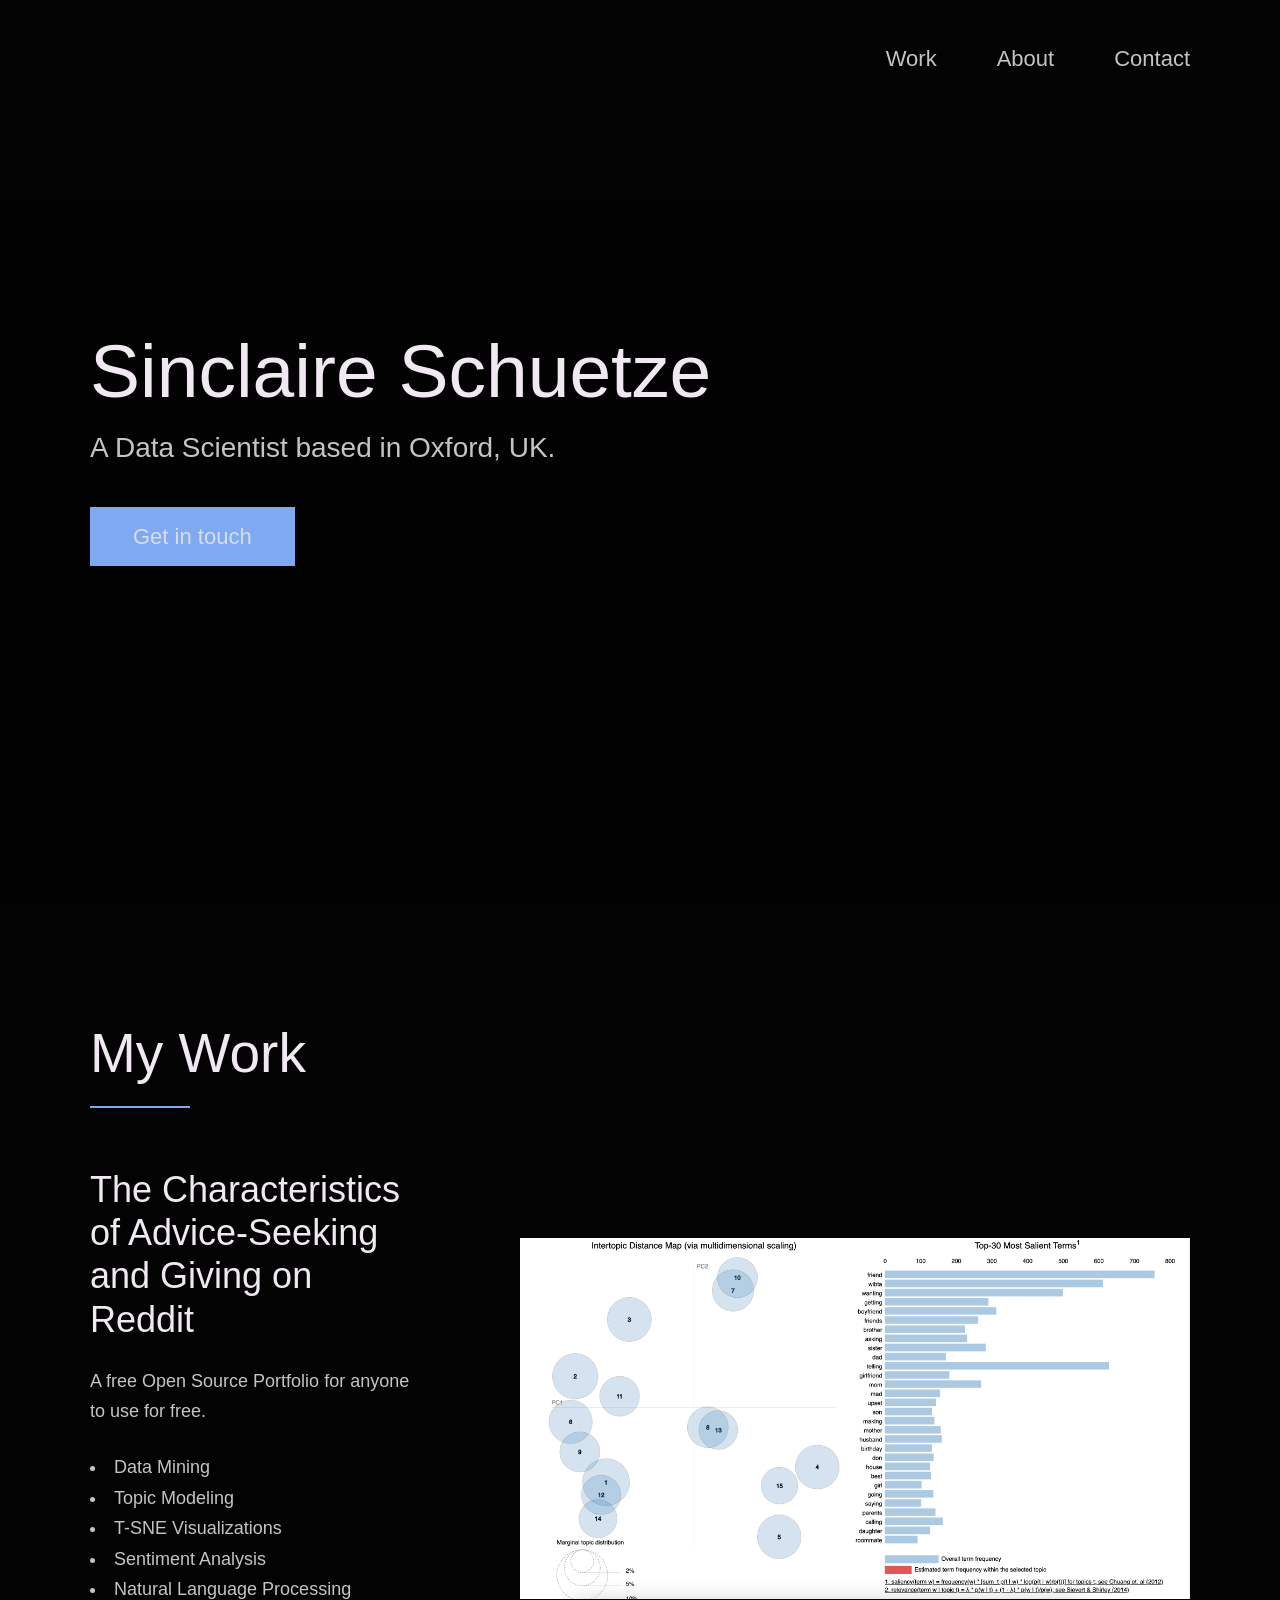
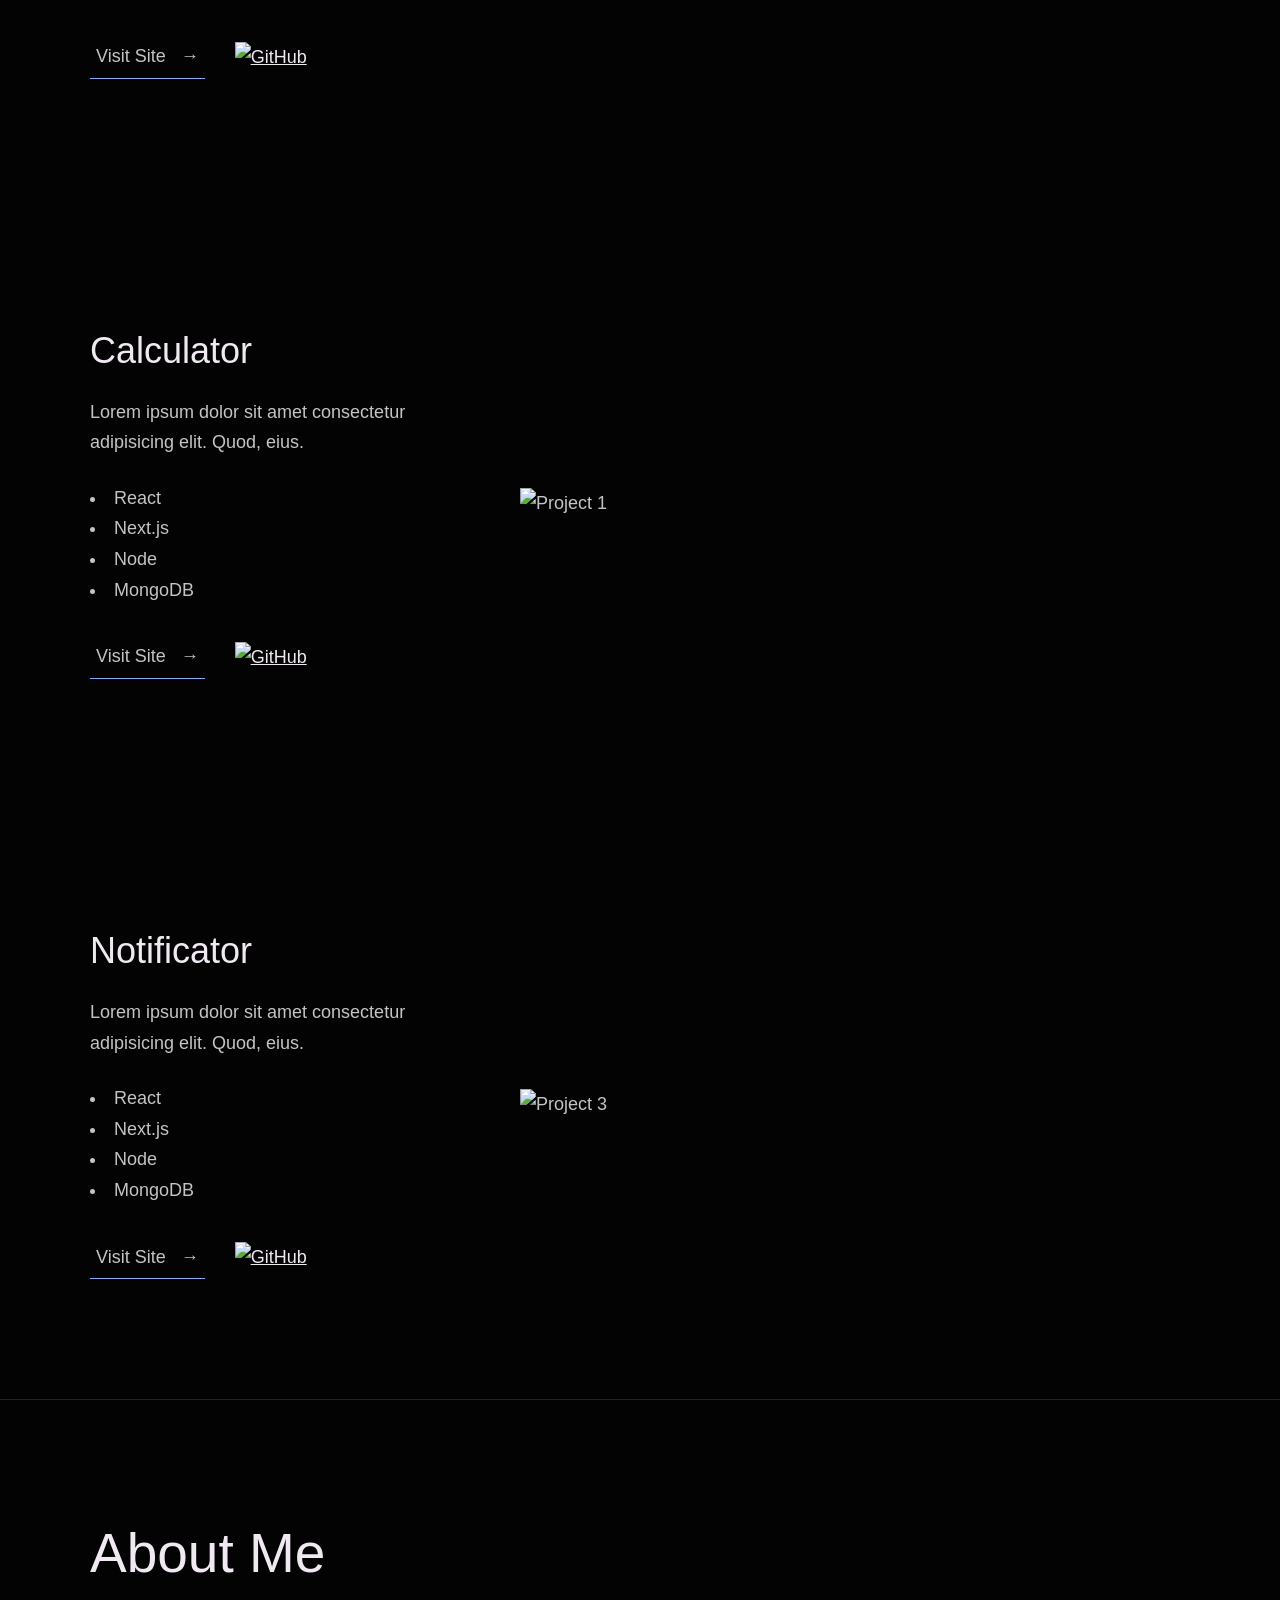
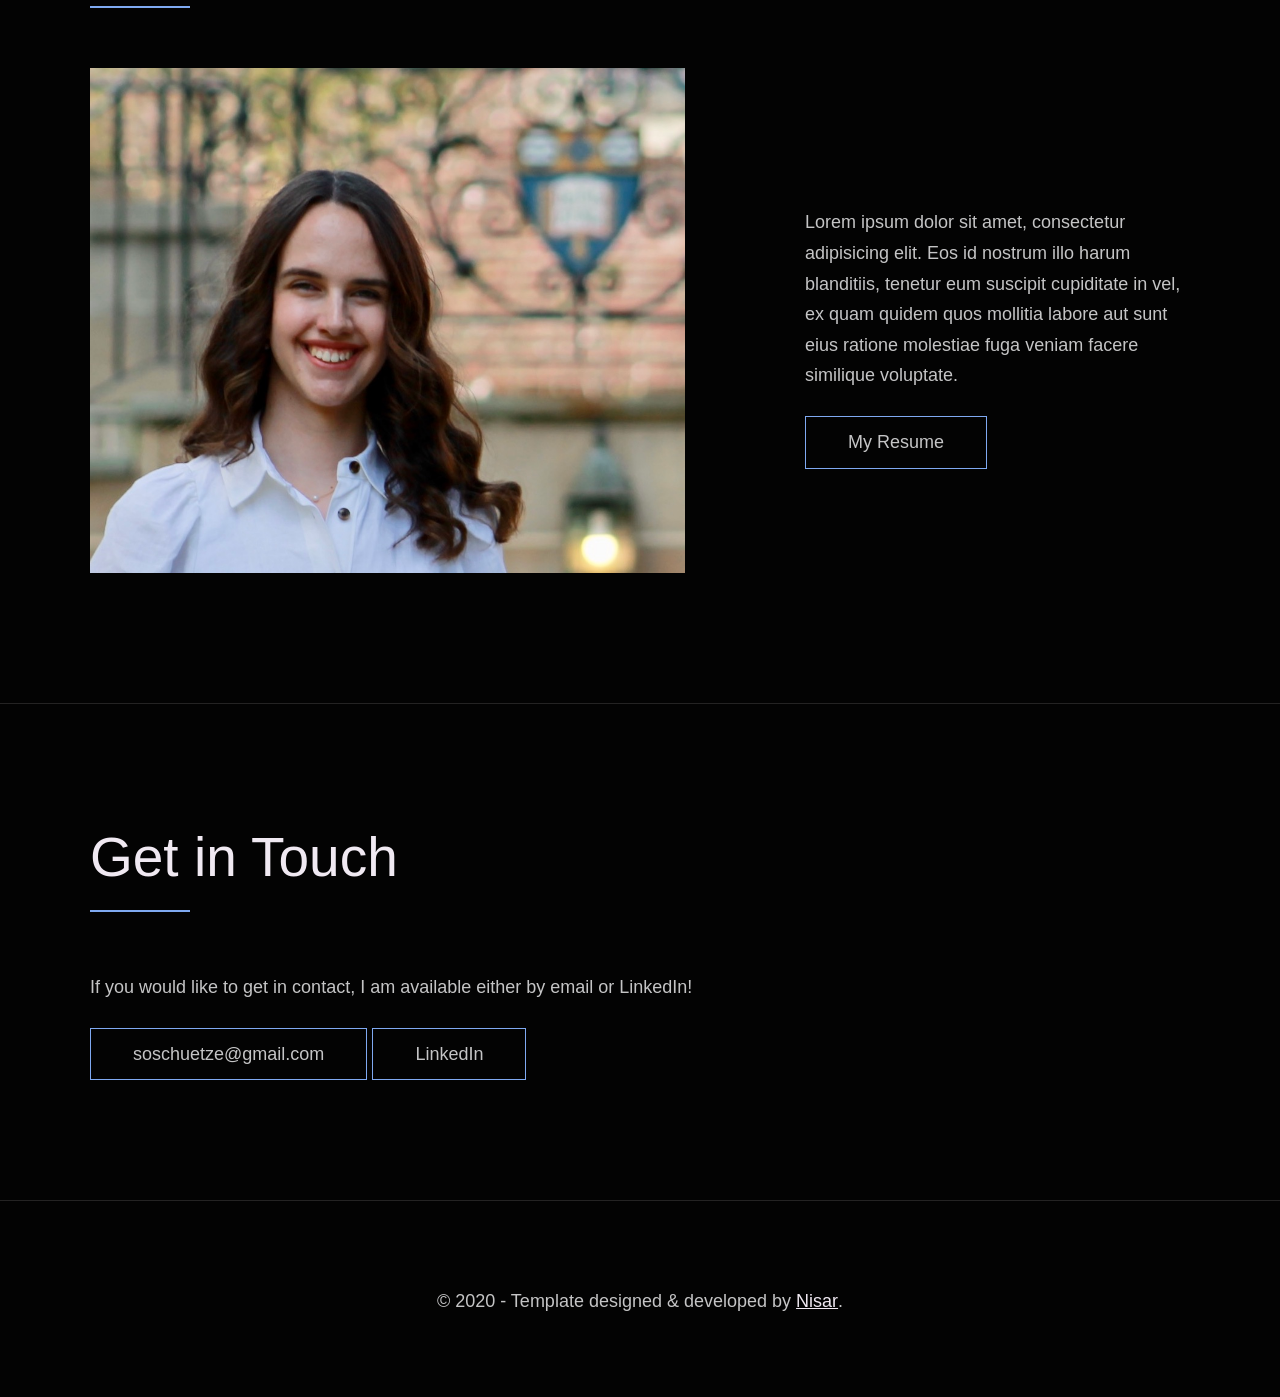
==== index.html @ 9a83766f "Update project image and links" ====
<!-- 
  Hello 😊.

  This template is designed and developed by Nisar Hassan Naqvi
  for anyone to use for free or customize the way they like.

  Github Repo: https://github.com/nisarhassan12/portfolio-template/
  My Website: https://nisar.dev

  For business & inquires, contact me => syednisarhassan12@gmail.com
-->

<!--
  Follow the instructions written in comments to create your stunning portfolio
-->

<!DOCTYPE html>
<html lang="en">

<head>
  <meta charset="UTF-8" />
  <meta name="viewport" content="width=device-width, initial-scale=1.0" />
  <link rel="shortcut icon" type="image/png" href="./images/favicon.png" />

  <!-- Put your site title here -->
  <title>
    Sinclaire Schuetze | A Data Scientist based in Oxford, UK.
  </title>

  <meta name="description" content="Add small description of yourslef.">
  <!-- Add some coding keywords below, Ex: (React, CSS etc) -->
  <meta name="keywords" content="Put your name, skills and some coding keywords" />
  <link rel="stylesheet" href="index.css" />
</head>

<body>

  <!-- ***** Header ***** -->

  <header class="header" role="banner" id="top">
    <div class="row">
      <nav class="nav" role="navigation">
        <ul class="nav__items">
          <li class="nav__item"><a href="#work" class="nav__link">Work</a></li>
          <li class="nav__item">
            <a href="#about" class="nav__link">About</a>
          </li>
          <li class="nav__item">
            <a href="#contact" class="nav__link">Contact</a>
          </li>
        </ul>
      </nav>
    </div>
    <div class="header__text-box row">
      <div class="header__text">
        <h1 class="heading-primary">
          <!-- Replace the following name with your name -->
          <span>Sinclaire Schuetze</span>
        </h1>
        <!-- Put a small paragraph about yourself -->
        <p>A Data Scientist based in Oxford, UK.</p>
        <a href="#contact" class="btn btn--pink">Get in touch</a>
      </div>
    </div>
  </header>

  <main role="main">

    <!-- ***** Work ***** -->

    <section class="work" id="work">
      <div class="row">
        <h2>My Work</h2>
        <div class="work__boxes">

          <!-- Each div with the work__box class is a project. -->

          <div class="work__box">
            <div class="work__text">
              <h3>The Characteristics of Advice-Seeking and Giving on Reddit</h3>
              <p>
                A free Open Source Portfolio for anyone to use for free.
              </p>
              <ul class="work__list">
                <li>Data Mining</li>
                <li>Topic Modeling</li>
                <li>T-SNE Visualizations</li>
                <li>Sentiment Analysis</li>
                <li>Natural Language Processing</li>
              </ul>

              <div class="work__links">
                <a href="https://github.com/soschuetze/CS315-AITA-Final-Project" target="_blank" class="link__text">
                  Visit Site <span>&rarr;</span>
                </a>
                <a href="https://github.com/soschuetze/CS315-AITA-Final-Project" title="View Source Code" target="_blank">
                  <img src="./images/github.svg" class="work__code" alt="GitHub">
                </a>
              </div>
            </div>
            <div class="work__image-box">
              <img src="./images/TopicModeling.png" class="work__image" alt="Project 1" />
            </div>
          </div>

          <div class="work__box">
            <div class="work__text">
              <h3>Calculator</h3>
              <p>
                Lorem ipsum dolor sit amet consectetur adipisicing elit. Quod,
                eius.
              </p>
              <ul class="work__list">
                <li>React</li>
                <li>Next.js</li>
                <li>Node</li>
                <li>MongoDB</li>
              </ul>

              <div class="work__links">
                <a href="#" class="link__text">
                  Visit Site <span>&rarr;</span>
                </a>
                <a href="#">
                  <img src="./images/github.svg" class="work__code" title="View Source Code" alt="GitHub">
                </a>
              </div>
            </div>
            <div class="work__image-box">
              <img src="./images/project-2.png" class="work__image" alt="Project 1" />
            </div>
          </div>

          <div class="work__box">
            <div class="work__text">
              <h3>Notificator</h3>
              <p>
                Lorem ipsum dolor sit amet consectetur adipisicing elit. Quod,
                eius.
              </p>
              <ul class="work__list">
                <li>React</li>
                <li>Next.js</li>
                <li>Node</li>
                <li>MongoDB</li>
              </ul>

              <div class="work__links">
                <a href="#" class="link__text">
                  Visit Site <span>&rarr;</span>
                </a>
                <a href="#">
                  <img src="./images/github.svg" class="work__code" title="View Source Code" alt="GitHub">
                </a>
              </div>
            </div>
            <div class="work__image-box">
              <img src="./images/project-3.png" class="work__image" alt="Project 3" />
            </div>
          </div>
        </div>
      </div>
    </section>

    <!-- ***** About ***** -->

    <section class="about" id="about">
      <div class="row">
        <h2>About Me</h2>
        <div class="about__content">
          <div class="about__text">
            <!-- Replace the below paragraph with info about yourself -->
            <p>
              Lorem ipsum dolor sit amet, consectetur adipisicing elit. Eos id
              nostrum illo harum blanditiis, tenetur eum suscipit cupiditate
              in vel, ex quam quidem quos mollitia labore aut sunt eius
              ratione molestiae fuga veniam facere similique voluptate.
            </p>
            <!-- Provide a link to your resume -->
            <a href="Schuetze,Sinclaire_Resume.pdf" class="btn">My Resume</a>
          </div>

          <div class="about__photo-container">
            <!-- Add a nice photo of yourself -->
            <img class="about__photo" src="./images/sinclaire-schuetze.jpg" alt="" />
          </div>
        </div>
      </div>
    </section>
  </main>

  <!-- ***** Contact ***** -->

  <section class="contact" id="contact">
    <div class="row">
      <h2>Get in Touch</h2>
      <div class="contact__info">
        <p>
          If you would like to get in contact, I am available either by email or LinkedIn!
        </p>
        <!-- Replace the email with yours -->
        <a href="mailto:soschuetze@gmail.com" class="btn">soschuetze@gmail.com</a>

        <a href="https://www.linkedin.com/in/sinclaireschuetze/" class="btn">LinkedIn</a>
      </div>
    </div>
  </section>

  <!-- ***** Footer ***** -->

  <footer role="contentinfo" class="footer">
    <div class="row">

      <!-- If you give me some credit by keeping the below paragraph, will be huge for me 😊 Thanks. -->
      <p>
        &copy; 2020 - Template designed & developed by <a href="https://nisar.dev" class="link">Nisar</a>.
      </p>
      <div class="footer__github-buttons">
        <iframe
          src="https://ghbtns.com/github-btn.html?user=nisarhassan12&repo=portfolio-template&type=watch&count=true"
          frameborder="0" scrolling="0" width="170" height="20" title="Watch Portfolio Template on GitHub">
        </iframe>
      </div>
    </div>
  </footer>

  <a href="#top" class="back-to-top" title="Back to Top">
    <img src="./images/arrow-up.svg" alt="Back to Top" class="back-to-top__image"/>
  </a>
  <script src="./index.js"></script>
</body>

</html>
---- index.css ----
/* --------------------------------------- */
/* ----- Basic Setup ----- */
/* --------------------------------------- */

@font-face {
    font-family: 'Hk Grotesk';
    font-style: normal;
    font-weight: 400;
    src: url('./fonts/HKGrotesk-Regular.woff') format('woff');
}

@font-face {
    font-family: 'Jost';
    font-style: normal;
    font-weight: 400;
    src: url('./fonts/Jost-Regular.ttf') format('woff');
}

* {
    margin: 0;
    padding: 0;
    box-sizing: inherit;
}

:root {
    --font-size-small: 1.8rem;
    --font-size-normal: 2.2rem;
    --font-size-medium: 2.8rem;
    --font-size-medium-1: 3.6rem;
    --font-size-large: 5.5rem;
    --font-size-huge: 7.5rem;
    --font-stack: 'Hk Grotesk', sans-serif;

    --line-height-normal: 1.7;
    --line-height-small: 1.2;

    --black: #030303;
    --pink: #7fa9f1;
    --white: #f0e9f2;
    --white-1: #e5e5e6da;


    --container-max-width: 1180px;
    --container-normal-width: 800px;
    --container-medium-width: 700px; 
    --container-small-width: 500px;

    --gutter-huge: 12rem;
    --gutter-medium: 6rem;
    --gutter-normal: 3rem;
    --gutter-small-1: 2.5rem;
    --gutter-small: 2rem;

    --border-light: 1px solid rgb(36, 35, 35);
}

html {
    font-size: 62.5%; /* (16/10)*100 = 62.5% => 1rem = 10px */
    box-sizing: border-box;
    scroll-behavior: smooth;
}

@media(max-width: 1000px) {
    html {
        font-size: 52%;
    }
}

body {
    font-size: var(--font-size-small);
    font-family: var(--font-stack);
    font-weight: 400;
    color: var(--white-1);
    line-height: var(--line-height-normal);
    background: var(--black);
    overflow-x: hidden;
}

.row {
    max-width: var(--container-max-width);
    margin: 0 auto;
}

@media(max-width: 1340px) {
    .row {
        max-width: 1100px;
    }
}

@media(max-width: 1240px) {
    .row {
        padding: 0 var(--gutter-medium);
    }
}

@media(max-width: 600px) {
    .row {
        padding: 0 var(--gutter-normal);
    }
}

@media(max-width: 600px) {
    .row {
        padding: 0 var(--gutter-small);
    }
}

section {
    padding: var(--gutter-huge) 0;
    border-bottom: var(--border-light);
}

img {
    object-fit: contain;
    max-width: 100%;
}

/* --------------------------------------- */
/* ----- Headlines and Paragraphs ----- */
/* --------------------------------------- */

h1,
h2,
h3 {
    font-family: 'Jost', sans-serif;
    font-weight: 400;
    line-height: var(--line-height-small);
    color: var(--white);
}

.heading-primary {
    line-height: 1;
    font-size: var(--font-size-huge);
    font-weight: 400;
}

@media(max-width: 900px) {
    .heading-primary {
        font-size: 6.5rem;
    }
}

h2 {
    font-size: var(--font-size-large);
    margin-bottom: var(--gutter-medium);
}

h2::after {
    content: '';
    display: block;
    height: 2px;
    width: 10rem;
    background: var(--pink);
    margin: var(--gutter-small) 0;
}

h3 {
    font-size: var(--font-size-medium-1);
    margin-bottom: var(--gutter-small);
}

@media(max-width: 500px) {
    .heading-primary {
        font-size: var(--font-size-large);
    }

    h2 {
        font-size: var(--font-size-medium-1);
    }

    h3 {
        font-size: var(--font-size-medium);
    }
}

p {
    margin: var(--gutter-small-1) 0;
}

@media(max-width: 900px) {
    p { 
        max-width: var(--container-small-width);
    }
}

/* --------------------------------------- */
/* ----- Buttons and Links ----- */
/* --------------------------------------- */

a {
    color: var(--white);
    font-weight: 400;
    font-family: 'Jost', sans-serif;
    transition: all .2s;
    outline: 2px solid transparent;
}

::-moz-focus-inner {
    border: 0;
}

button:focus,
a:focus {
    outline: 2px solid var(--pink);
}

body:not(.user-is-tabbing) button:focus,
body:not(.user-is-tabbing) a:focus {
    outline: none;
}

.link:hover {
    color: var(--pink);
}

.btn {
    position: relative;
    display: inline-block;
    padding: 1rem 4.2rem;
    text-decoration: none;
    color: inherit;
    border: 1px solid  var(--pink);
    font-weight: 400;
}

.btn:focus {
    outline: none;
}

.btn::after {
    content: '';
    display: block;
    position: absolute;
    top: 0;
    left: 0;
    right: 100%;
    background: var(--white);
    height: 100%;
    z-index: -1;
    transition: all 0.2s cubic-bezier(1, 0.68, 0.16, 0.9);
}

.btn:hover::after,
.btn:focus::after {
    right: 0;
    background: var(--pink);
}

.btn--pink {
    background: var(--pink);
    transition: all 0.2s;
}

.btn--pink::after {
    display: none;
}

.btn--pink:hover,
.btn--pink:focus {
    background: transparent;
}

.link__text {
    position: relative;
    display: inline-block;
    padding: .6rem;
    color: inherit;
    text-decoration: none;
    border-bottom: 1px solid var(--pink);
}

.link__text::after {
    content: '';
    display: block;
    position: absolute;
    top: 0;
    left: 0;
    right: 100%;
    background: var(--white);
    height: 100%;
    z-index: -1;
    transition: all 0.2s cubic-bezier(1, 0.68, 0.16, 0.9);
}

.link__text:focus {
    outline: none;
}

.link__text:hover::after,
.link__text:focus:after {
    right: 0;
    background: var(--pink);
}

.link__text span {
    padding-left: 1rem;
    font-family: sans-serif;
}

/* ----- Back to Top ----- */

.back-to-top {
    position: fixed;
    bottom: 4rem;
    right: 4rem;
    display: flex;
    justify-content: center;
    align-items: center;
    height: 5.5rem;
    width: 5.5rem;
    background-color: var(--pink);
    border-radius: 50%;
    z-index: 10;
    visibility: hidden;
    transition: all .4s;
}

.back-to-top__image {
    height: 70%;
}

@media(max-width: 900px) {
    .back-to-top {
        right: 2rem;
    }
}

@media(max-width: 500px) {
    .back-to-top {
        right: 1rem;
    }
}

/* --------------------------------------- */
/* ----- Navigation ----- */
/* --------------------------------------- */

.nav {
    display: flex;
    justify-content: flex-end;
    padding: var(--gutter-normal) 0;
}

.nav__items {
    display: flex;
    list-style: none;
}

.nav__item:not(:last-child) {
    margin-right: var(--gutter-medium);
}

@media(max-width: 500px) {
    .nav {
        justify-content: center;
    }
}

@media(max-width: 400px) {
    .nav__item:not(:last-child) {
        margin-right: var(--gutter-normal);
    }
}

@media(max-width: 300px) {
    .nav {
        font-size: var(--font-size-small);
    }
}

.nav__link {
    position: relative;
    display: inline-block;
    padding: 1rem 0;
    text-decoration: none;
    color: inherit;
    transition: all .2s;
}

.nav__link::after {
    content: '';
    position: absolute;
    bottom: 0;
    left: 0;
    right: 100%;
    display: inline-block;
    height: 1rem;
    background: var(--white);
    transition: all 0.25s cubic-bezier(1, 0.68, 0.16, 0.9);
}

.nav__link:hover {
    color: var(--pink);
}

.nav__link:hover::after {
    right: 0;
    height: 2px;
    background: var(--pink);
}

/* --------------------------------------- */
/* ----- Header ----- */
/* --------------------------------------- */

.header {
    background: linear-gradient(rgba(0,0,0, .1), rgba(0,0,0, .4)), 
        url('./images/header.jpg');
    height: 100vh;
    background-size: cover;
    background-position: center;
    background-attachment: fixed;
    font-size: var(--font-size-normal);
}

.header__text {
    position: absolute;
    top: 50%;
    transform: translateY(-50%);
}

.header__text p {
    margin: 1.5rem 0 3.5rem;
    max-width: var(--container-medium-width);
    font-family: 'Jost', sans-serif;
    font-size: var(--font-size-medium);
}

@media(max-width: 500px) {
    .header {
        text-align: center;
    }

    .header__text p {
        transform: scale(.8);
    }
}

/* --------------------------------------- */
/* ----- Work ----- */
/* --------------------------------------- */

.work__box {
    display: flex;
    align-items: center;
}

@media(max-width: 900px) {
    .work__box {
        align-items: initial;
        flex-direction: column-reverse;
    }
}

.work__box:not(:last-child) {
    margin-bottom: 25rem;
}

@media(max-width: 500px) {
    .work__box:not(:last-child) {
        margin-bottom: 20rem;
    }
}

.work__links {
    display: flex;
    align-items: center;
}

.work__text {
    flex: 0 0 30%;
}

.work__list {
    /* list-style-type: square; */
    list-style-position: inside;
    margin-bottom: var(--gutter-normal);
}

.work__code {
    display: block;
    height: 3rem;
    margin-left: var(--gutter-normal);
    transition: all .3s;
}

.work__code:hover {
    transform: scale(1.2);
}

.work__image-box {
    margin-bottom: var(--gutter-normal);
}

@media(min-width: 901px) {
    .work__image-box {
        flex: 1;
        margin: 0 0 0 10rem;
    }
}

@media(max-width: 900px) {
    .work__code {
        height: 4rem;
    }
}

/* --------------------------------------- */
/* ----- Clients ----- */
/* --------------------------------------- */

.client__logos {
    display: flex;
    justify-content: space-between;
    filter: invert(100%) grayscale(100%) opacity(.8);
}

.client__logo {
    height: 6.5rem;
    max-width: 18rem;
}

@media(max-width: 1240px) {
    .client__logos {
        overflow-x: scroll;
        padding: var(--gutter-normal);
    }

    .client__logo:not(:last-of-type) {
        margin-right: var(--gutter-medium);
    }
}

/* --------------------------------------- */
/* ----- About ----- */
/* --------------------------------------- */

.about__content {
    display: flex;
    flex-direction: row-reverse;
    align-items: center;
}

@media(max-width: 900px) {
    .about__content {
        flex-direction: column-reverse;
        align-items: initial;
    }
}

.about__photo-container {
    margin-bottom: var(--gutter-normal);
}

@media(min-width: 901px) {
    .about__text {
        flex: 0 0 35%;
    }
    
    .about__photo-container {
        flex: 1;
        margin: 0 var(--gutter-huge) 0 0;
    }
}

/* --------------------------------------- */
/* ----- Contact ----- */
/* --------------------------------------- */

.contact__info {
    max-width: var(--container-medium-width);
}

/* --------------------------------------- */
/* ----- Footer ----- */
/* --------------------------------------- */

.footer {
    text-align: center;
    padding: var(--gutter-medium) 0 var(--gutter-normal);
}

.footer__social-links {
    display: flex;
    justify-content: center;
    padding: var(--gutter-normal) 0;
    list-style: none;
}

.footer__social-link-item:not(:last-of-type) {
    margin-right: var(--gutter-small);
}

.footer__social-image {
    height: 4rem;
}

.footer__github-buttons {
    display: flex;
    justify-content: center;
}

.footer__github-buttons iframe {
    height: 2.5rem;
    width: 84px;
    transform: translateY(3px);
}

@media(max-width: 500px) {
    .footer {
        padding: var(--gutter-medium) 0;
    } 
}
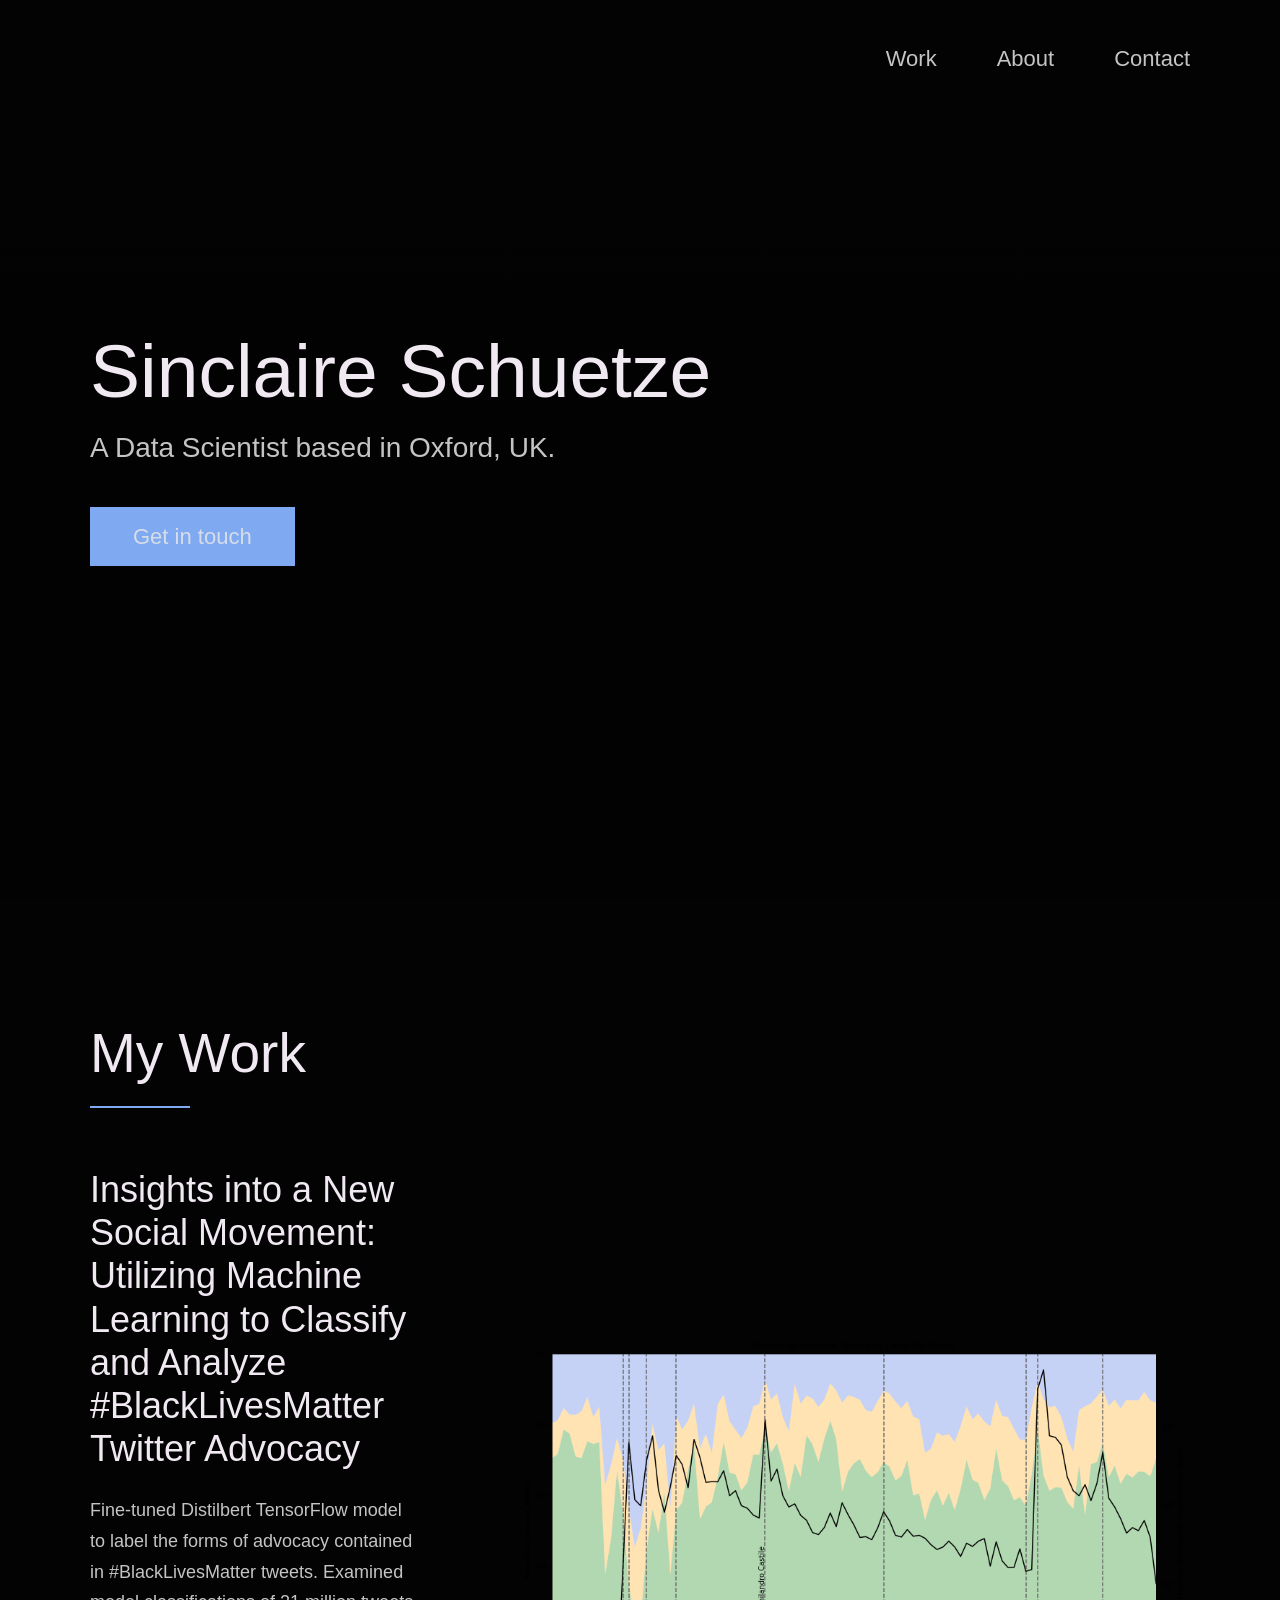
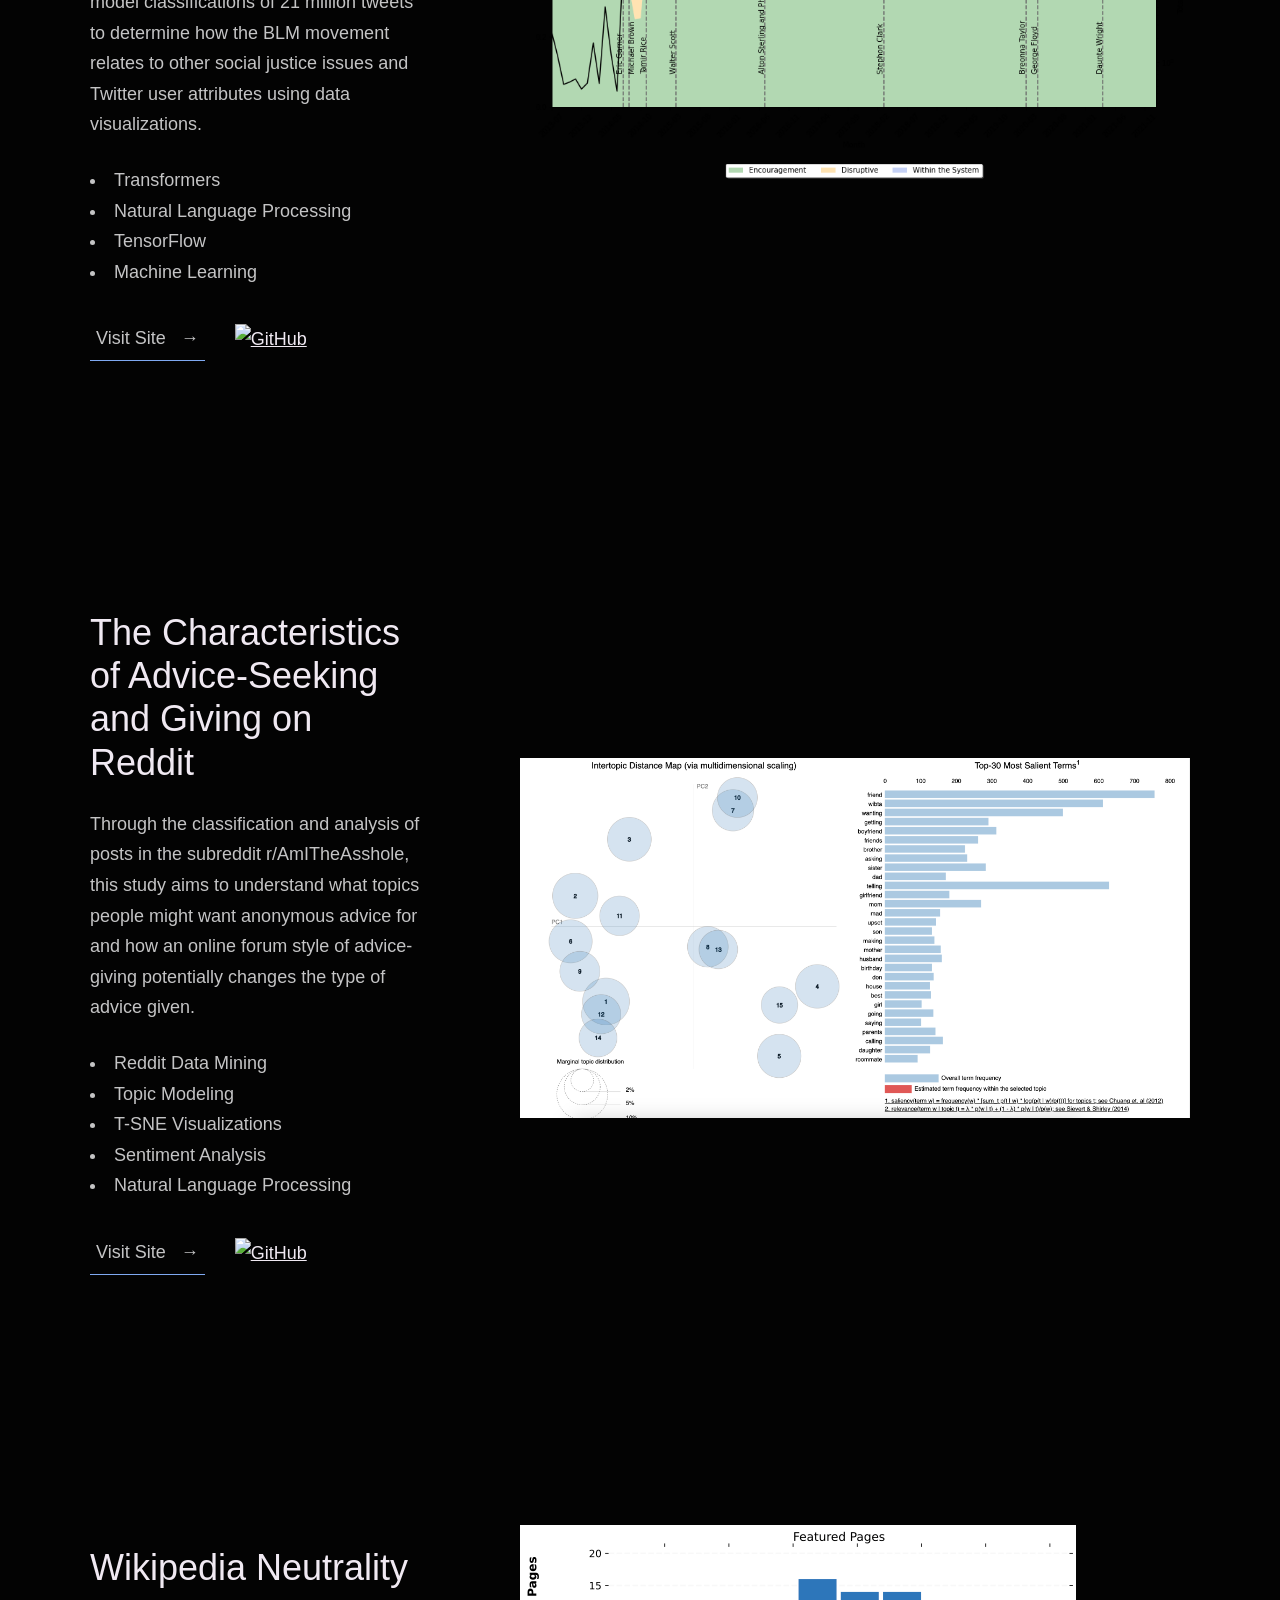
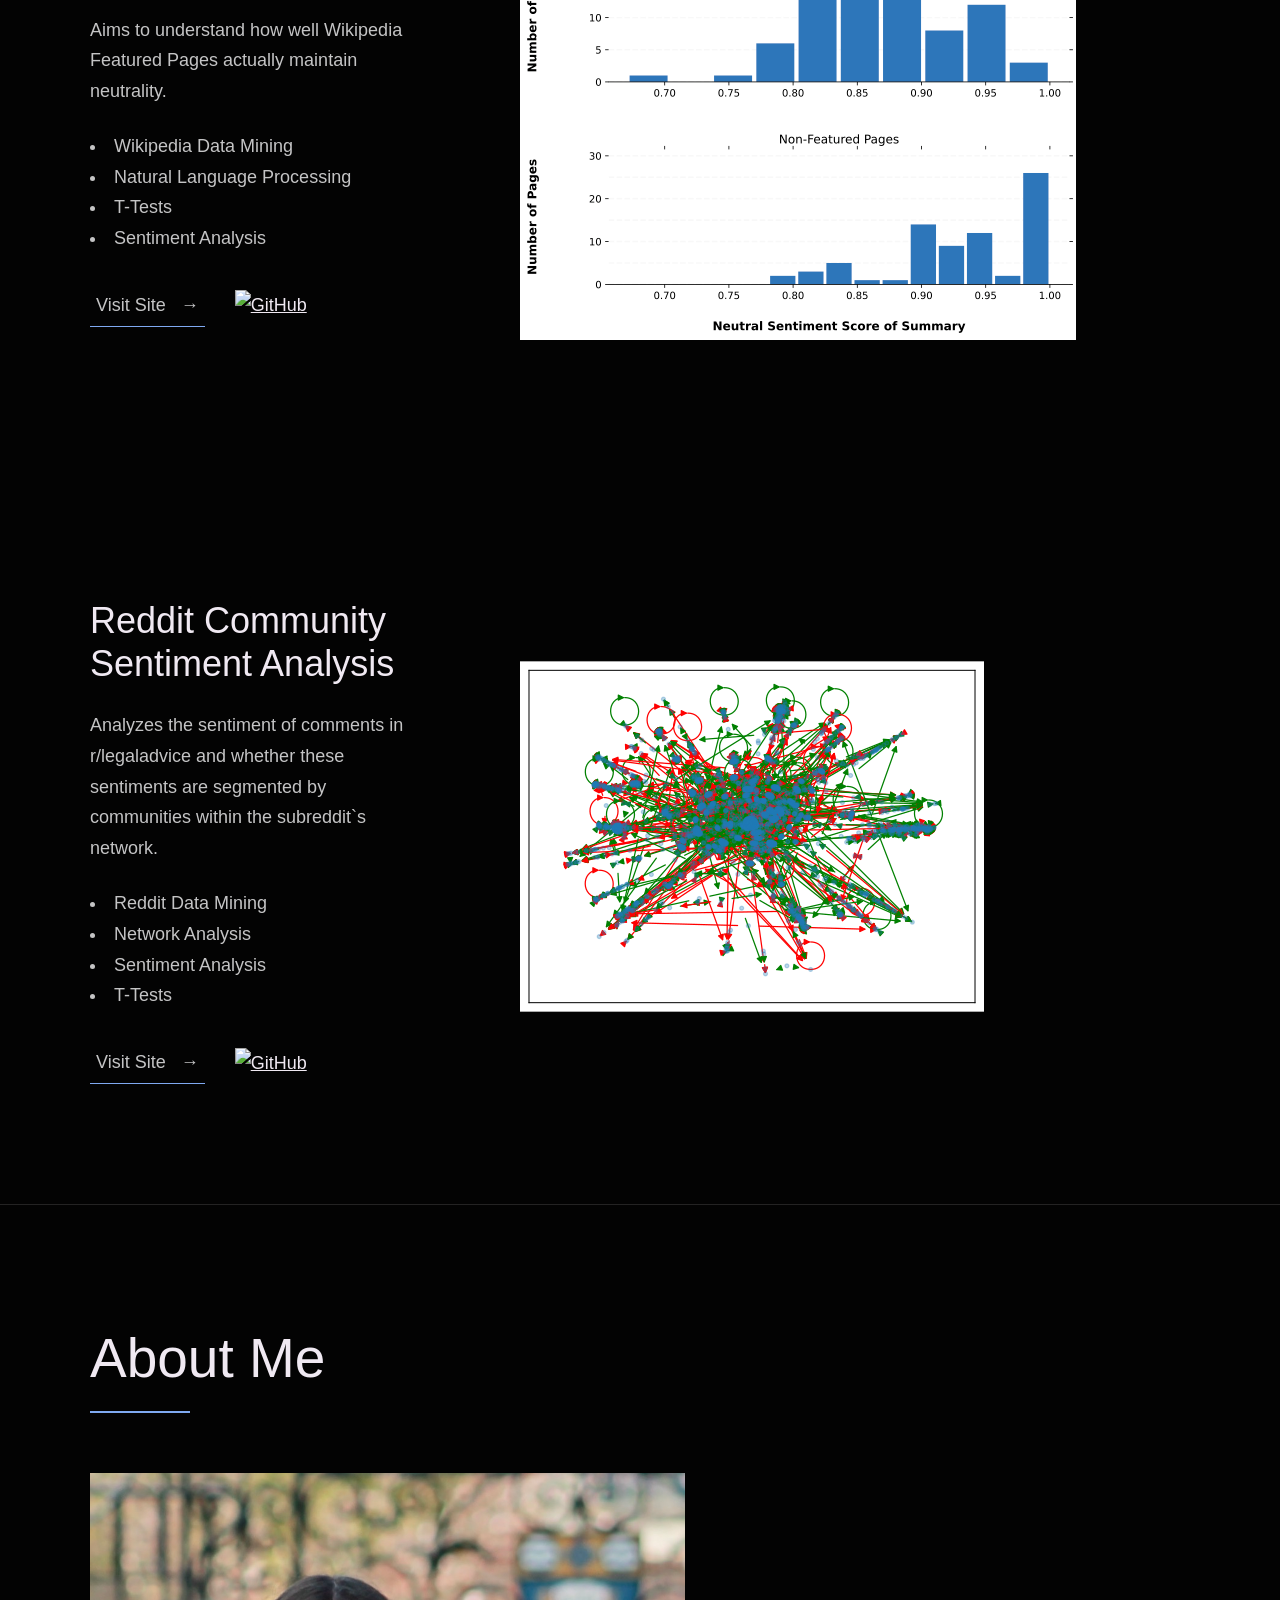
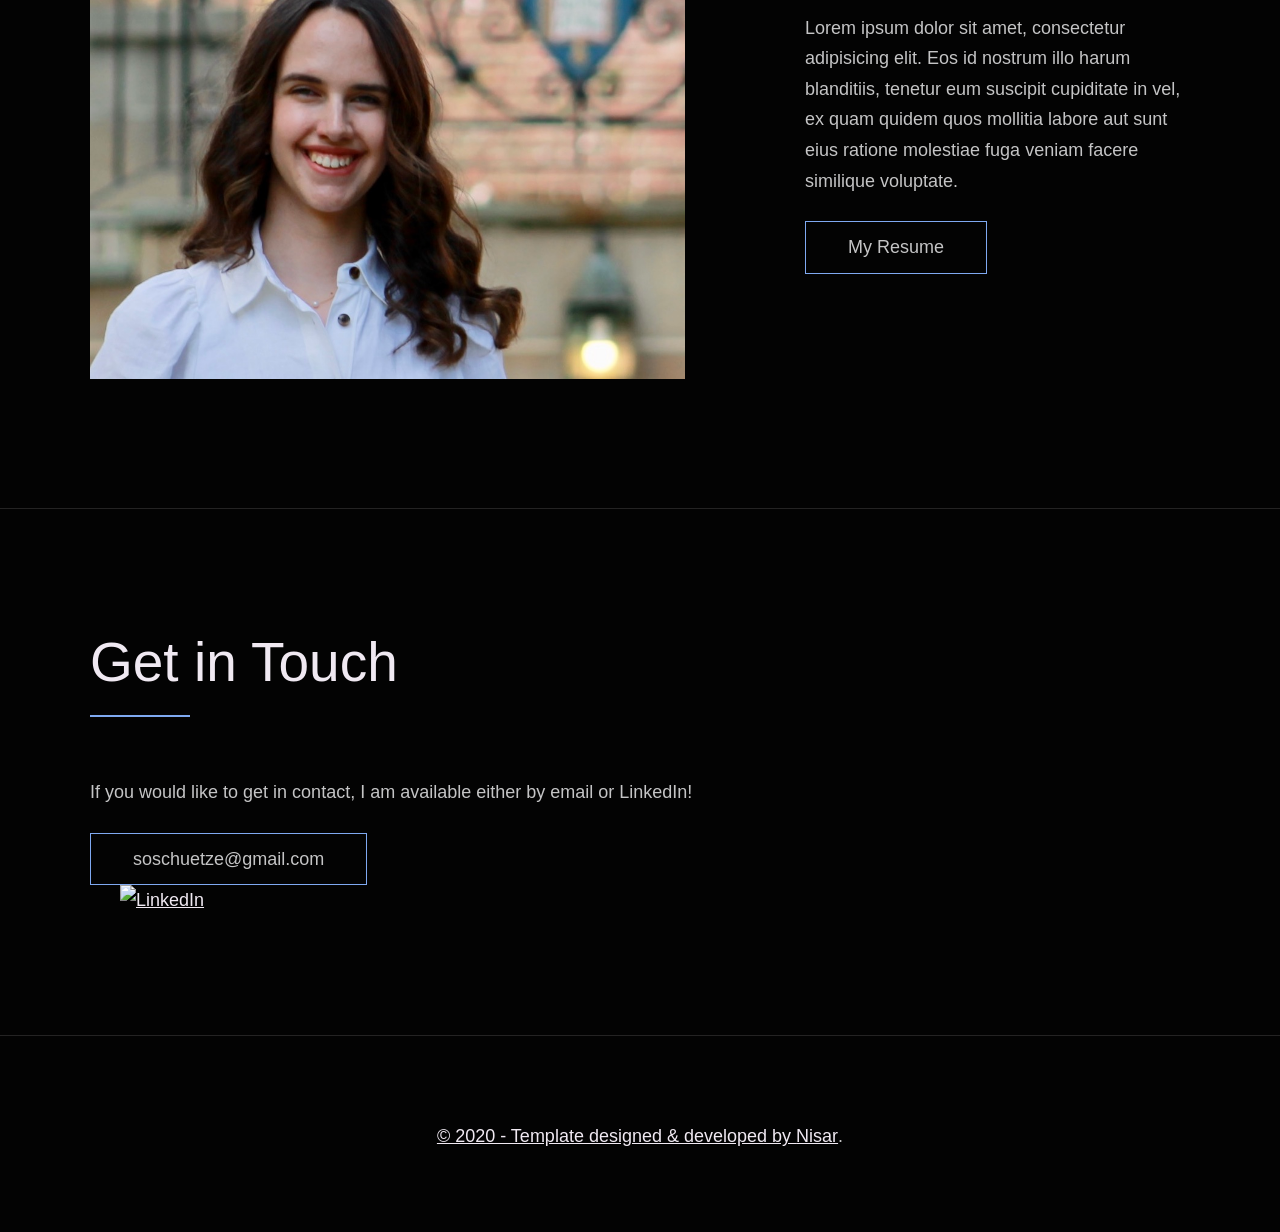
==== commit dae0d36f: "Add projects" ====
--- a/index.html
+++ b/index.html
@@ -77,12 +77,39 @@
 
           <div class="work__box">
             <div class="work__text">
+              <h3>Insights into a New Social Movement: Utilizing Machine Learning to Classify and Analyze #BlackLivesMatter Twitter Advocacy</h3>
+              <p>
+                Fine-tuned Distilbert TensorFlow model to label the forms of advocacy contained in #BlackLivesMatter tweets. Examined model classifications of 21 million tweets to determine how the BLM movement relates to other social justice issues and Twitter user attributes using data visualizations.
+              </p>
+              <ul class="work__list">
+                <li>Transformers</li>
+                <li>Natural Language Processing</li>
+                <li>TensorFlow</li>
+                <li>Machine Learning</li>
+              </ul>
+
+              <div class="work__links">
+                <a href="https://github.com/soschuetze/Thesis" class="link__text">
+                  Visit Site <span>&rarr;</span>
+                </a>
+                <a href="https://github.com/soschuetze/Thesis">
+                  <img src="./images/github.svg" class="work__code" title="View Source Code" alt="GitHub">
+                </a>
+              </div>
+            </div>
+            <div class="work__image-box">
+              <img src="./images/RelevantTweets.png" class="work__image" alt="Project 1" />
+            </div>
+          </div>
+
+          <div class="work__box">
+            <div class="work__text">
               <h3>The Characteristics of Advice-Seeking and Giving on Reddit</h3>
               <p>
-                A free Open Source Portfolio for anyone to use for free.
+                Through the classification and analysis of posts in the subreddit r/AmITheAsshole, this study aims to understand what topics people might want anonymous advice for and how an online forum style of advice-giving potentially changes the type of advice given.
               </p>
               <ul class="work__list">
-                <li>Data Mining</li>
+                <li>Reddit Data Mining</li>
                 <li>Topic Modeling</li>
                 <li>T-SNE Visualizations</li>
                 <li>Sentiment Analysis</li>
@@ -105,57 +132,54 @@
 
           <div class="work__box">
             <div class="work__text">
-              <h3>Calculator</h3>
-              <p>
-                Lorem ipsum dolor sit amet consectetur adipisicing elit. Quod,
-                eius.
+              <h3>Wikipedia Neutrality</h3>
+              <p>
+                Aims to understand how well Wikipedia Featured Pages actually maintain neutrality.
               </p>
               <ul class="work__list">
-                <li>React</li>
-                <li>Next.js</li>
-                <li>Node</li>
-                <li>MongoDB</li>
-              </ul>
-
-              <div class="work__links">
-                <a href="#" class="link__text">
-                  Visit Site <span>&rarr;</span>
-                </a>
-                <a href="#">
+                <li>Wikipedia Data Mining</li>
+                <li>Natural Language Processing</li>
+                <li>T-Tests</li>
+                <li>Sentiment Analysis</li>
+              </ul>
+
+              <div class="work__links">
+                <a href="https://github.com/soschuetze/Wikipedia-Neutrality" class="link__text">
+                  Visit Site <span>&rarr;</span>
+                </a>
+                <a href="https://github.com/soschuetze/Wikipedia-Neutrality">
                   <img src="./images/github.svg" class="work__code" title="View Source Code" alt="GitHub">
                 </a>
               </div>
             </div>
             <div class="work__image-box">
-              <img src="./images/project-2.png" class="work__image" alt="Project 1" />
-            </div>
-          </div>
-
-          <div class="work__box">
-            <div class="work__text">
-              <h3>Notificator</h3>
-              <p>
-                Lorem ipsum dolor sit amet consectetur adipisicing elit. Quod,
-                eius.
-              </p>
-              <ul class="work__list">
-                <li>React</li>
-                <li>Next.js</li>
-                <li>Node</li>
-                <li>MongoDB</li>
-              </ul>
-
-              <div class="work__links">
-                <a href="#" class="link__text">
-                  Visit Site <span>&rarr;</span>
-                </a>
-                <a href="#">
-                  <img src="./images/github.svg" class="work__code" title="View Source Code" alt="GitHub">
-                </a>
-              </div>
-            </div>
-            <div class="work__image-box">
-              <img src="./images/project-3.png" class="work__image" alt="Project 3" />
+              <img src="./images/output_54_0.png" class="work__image" alt="Project 3" />
+            </div>
+          </div>
+
+          <div class="work__box">
+            <div class="work__text">
+              <h3>Reddit Community Sentiment Analysis</h3>
+              <p>
+                Analyzes the sentiment of comments in r/legaladvice and whether these sentiments are segmented by communities within the subreddit`s network.
+              <ul class="work__list">
+                <li>Reddit Data Mining</li>
+                <li>Network Analysis</li>
+                <li>Sentiment Analysis</li>
+                <li>T-Tests</li>
+              </ul>
+
+              <div class="work__links">
+                <a href="https://github.com/soschuetze/Reddit-LegalAdvice-CommunityDetection" target="_blank" class="link__text">
+                  Visit Site <span>&rarr;</span>
+                </a>
+                <a href="https://github.com/soschuetze/Reddit-LegalAdvice-CommunityDetection" title="View Source Code" target="_blank">
+                  <img src="./images/github.svg" class="work__code" alt="GitHub">
+                </a>
+              </div>
+            </div>
+            <div class="work__image-box">
+              <img src="./images/redditnetwork.png" class="work__image" alt="Project 1" />
             </div>
           </div>
         </div>
@@ -201,7 +225,8 @@
         <!-- Replace the email with yours -->
         <a href="mailto:soschuetze@gmail.com" class="btn">soschuetze@gmail.com</a>
 
-        <a href="https://www.linkedin.com/in/sinclaireschuetze/" class="btn">LinkedIn</a>
+        <a href="https://www.linkedin.com/in/sinclaireschuetze/" title="View Source Code" target="_blank">
+          <img src="./images/linkedin.svg" class="work__code" alt="LinkedIn">
       </div>
     </div>
   </section>
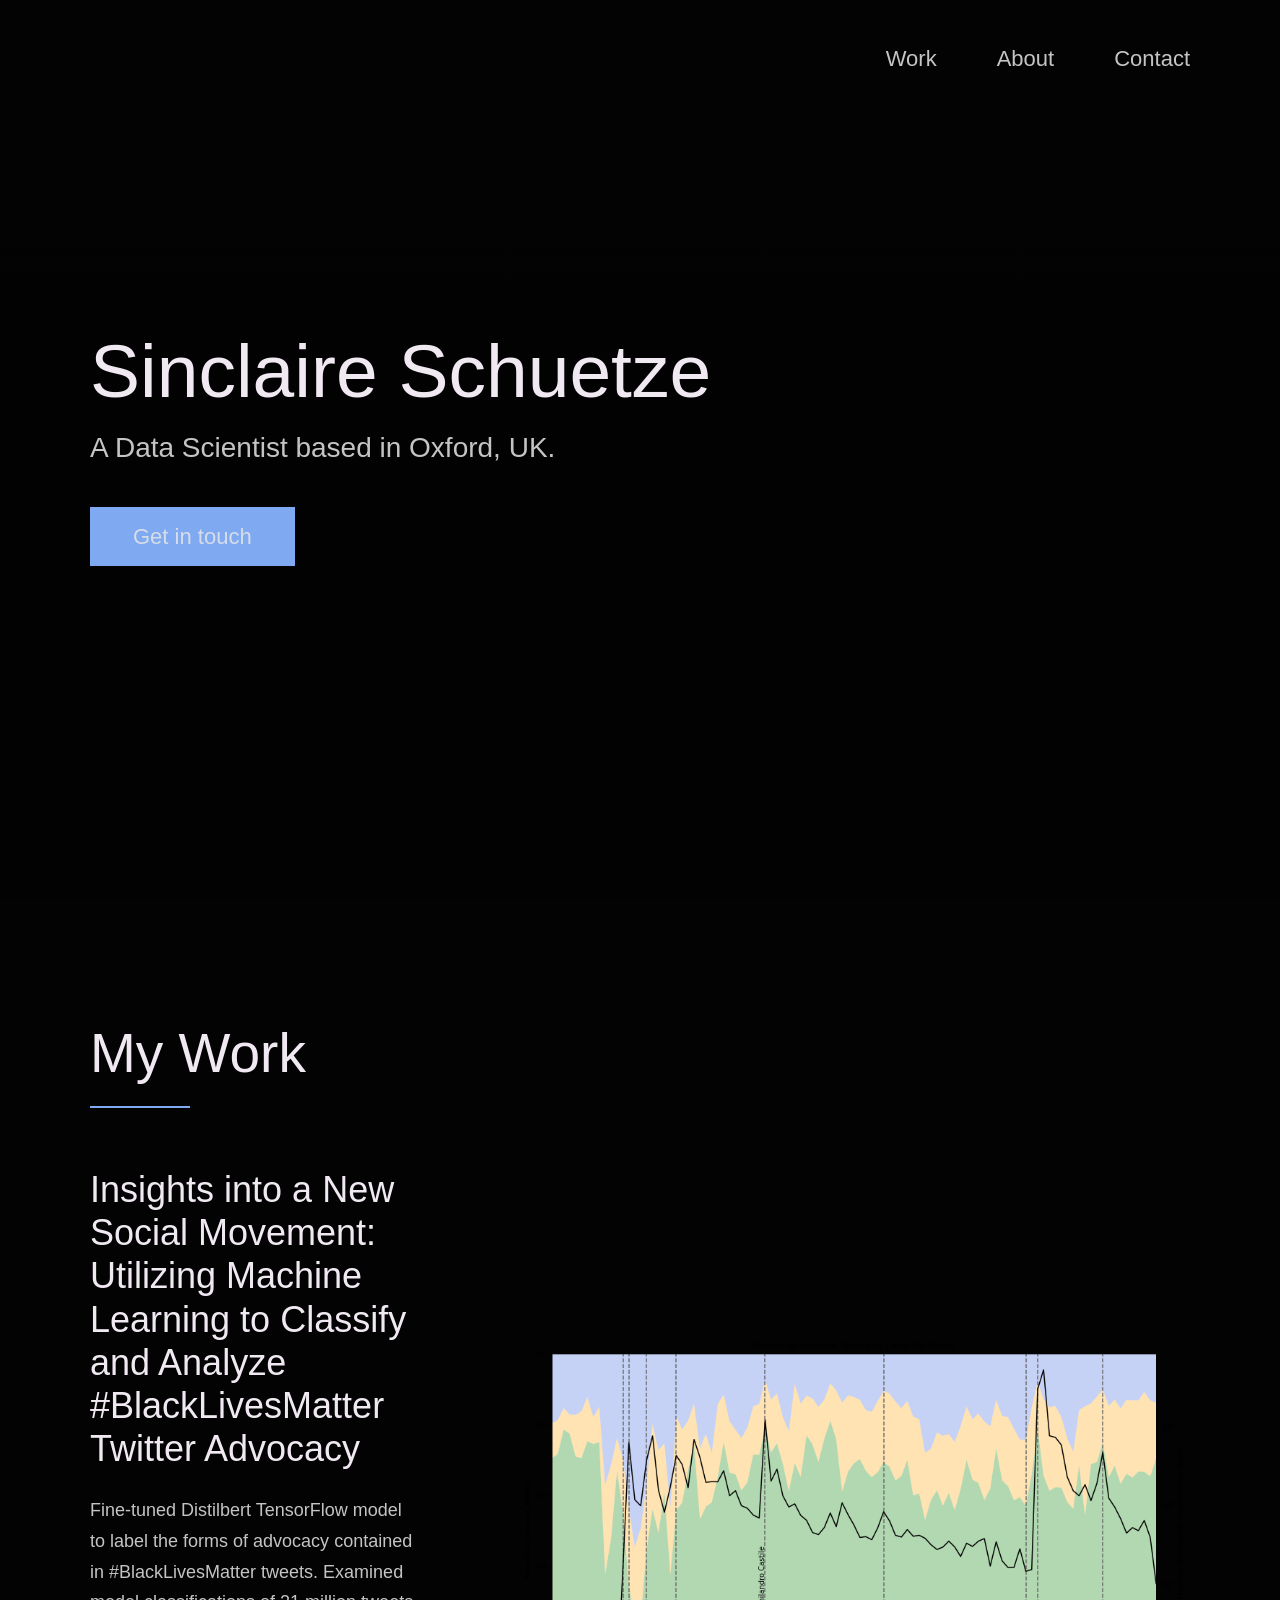
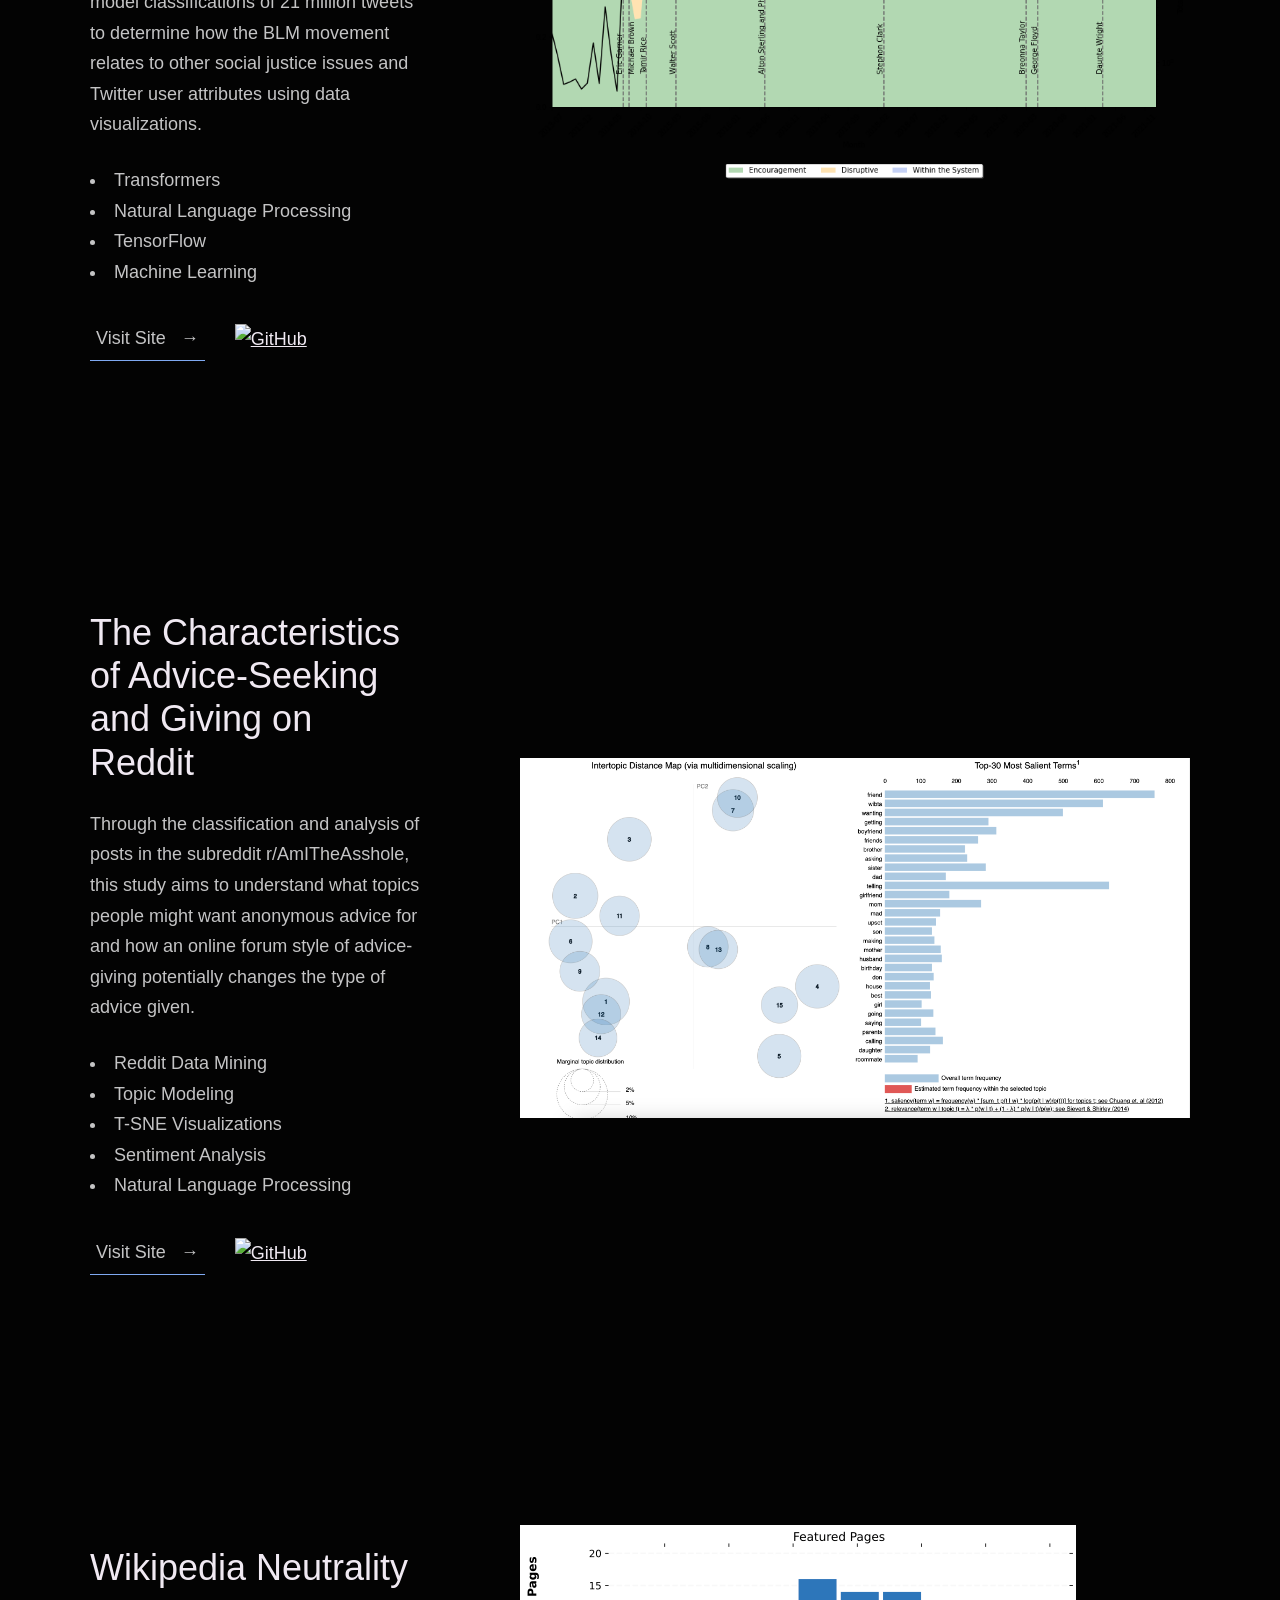
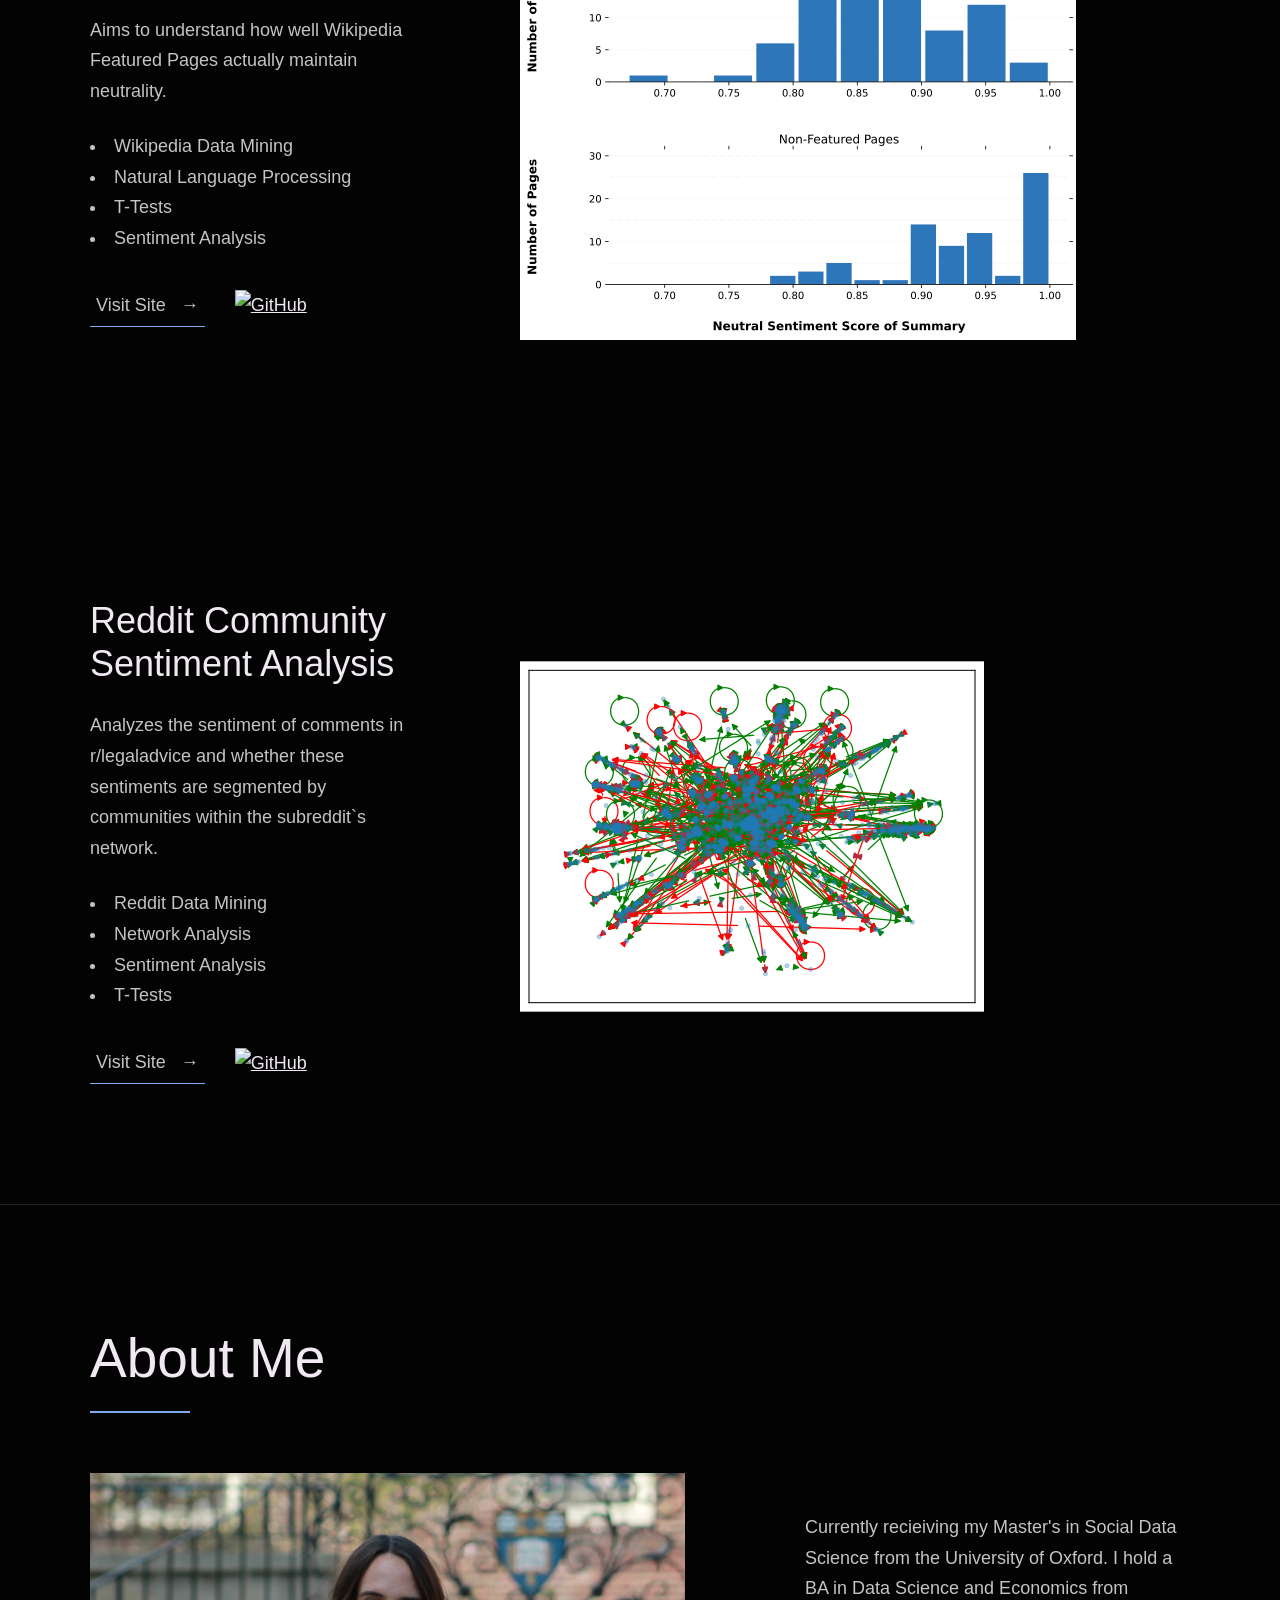
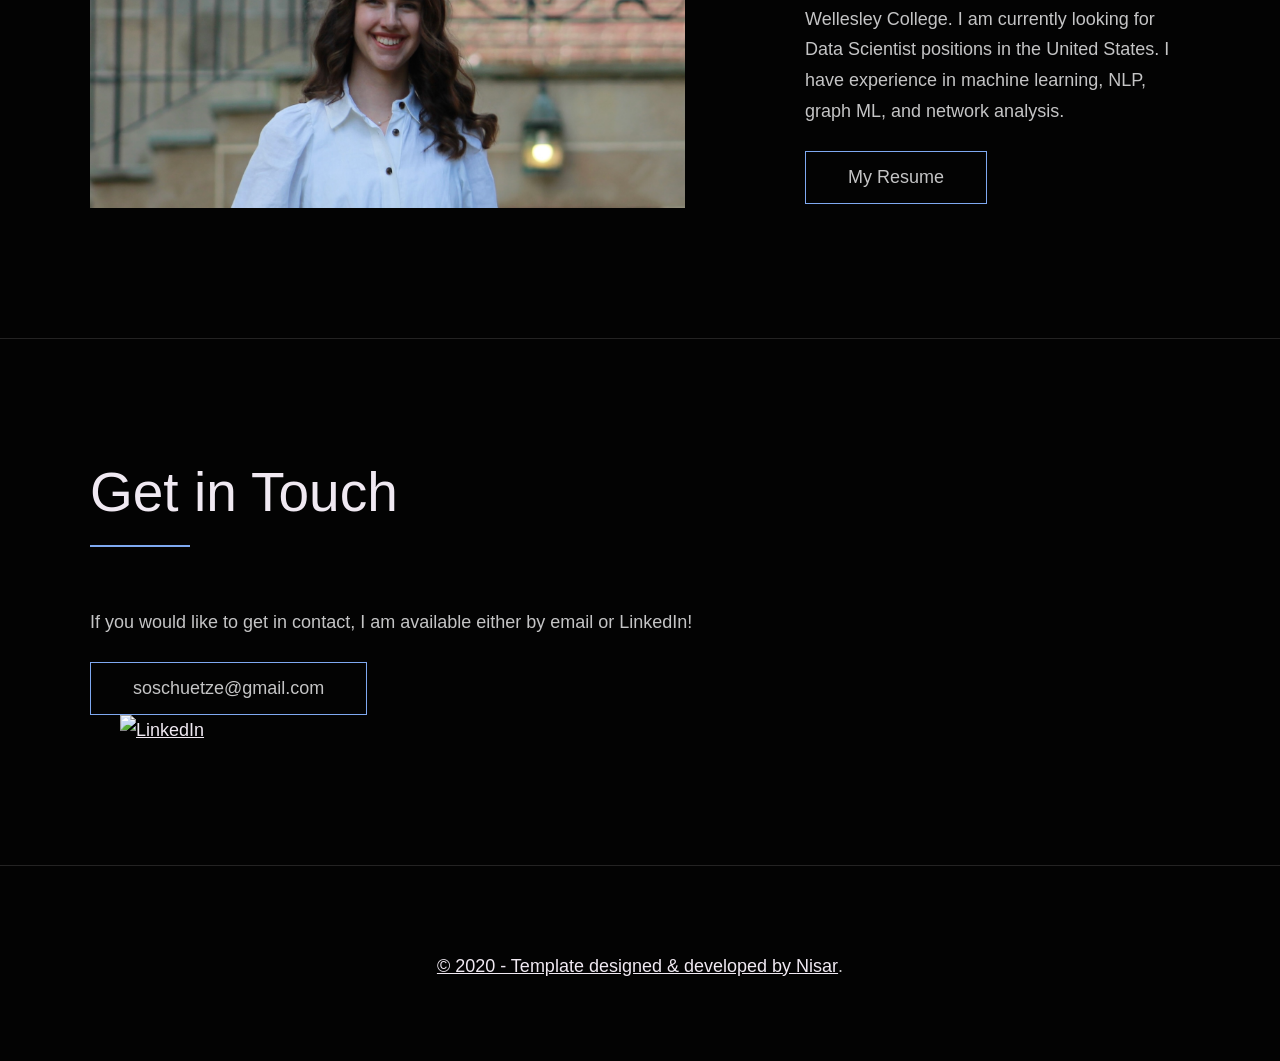
==== commit 552301c6: "Fix about section" ====
--- a/index.html
+++ b/index.html
@@ -195,10 +195,8 @@
           <div class="about__text">
             <!-- Replace the below paragraph with info about yourself -->
             <p>
-              Lorem ipsum dolor sit amet, consectetur adipisicing elit. Eos id
-              nostrum illo harum blanditiis, tenetur eum suscipit cupiditate
-              in vel, ex quam quidem quos mollitia labore aut sunt eius
-              ratione molestiae fuga veniam facere similique voluptate.
+              Currently recieiving my Master's in Social Data Science from the University of Oxford. I hold a BA in Data Science and Economics from Wellesley College. 
+              I am currently looking for Data Scientist positions in the United States. I have experience in machine learning, NLP, graph ML, and network analysis.
             </p>
             <!-- Provide a link to your resume -->
             <a href="Schuetze,Sinclaire_Resume.pdf" class="btn">My Resume</a>
@@ -206,7 +204,7 @@
 
           <div class="about__photo-container">
             <!-- Add a nice photo of yourself -->
-            <img class="about__photo" src="./images/sinclaire-schuetze.jpg" alt="" />
+            <img class="about__photo" src="./images/profile_img.jpg" alt="" />
           </div>
         </div>
       </div>
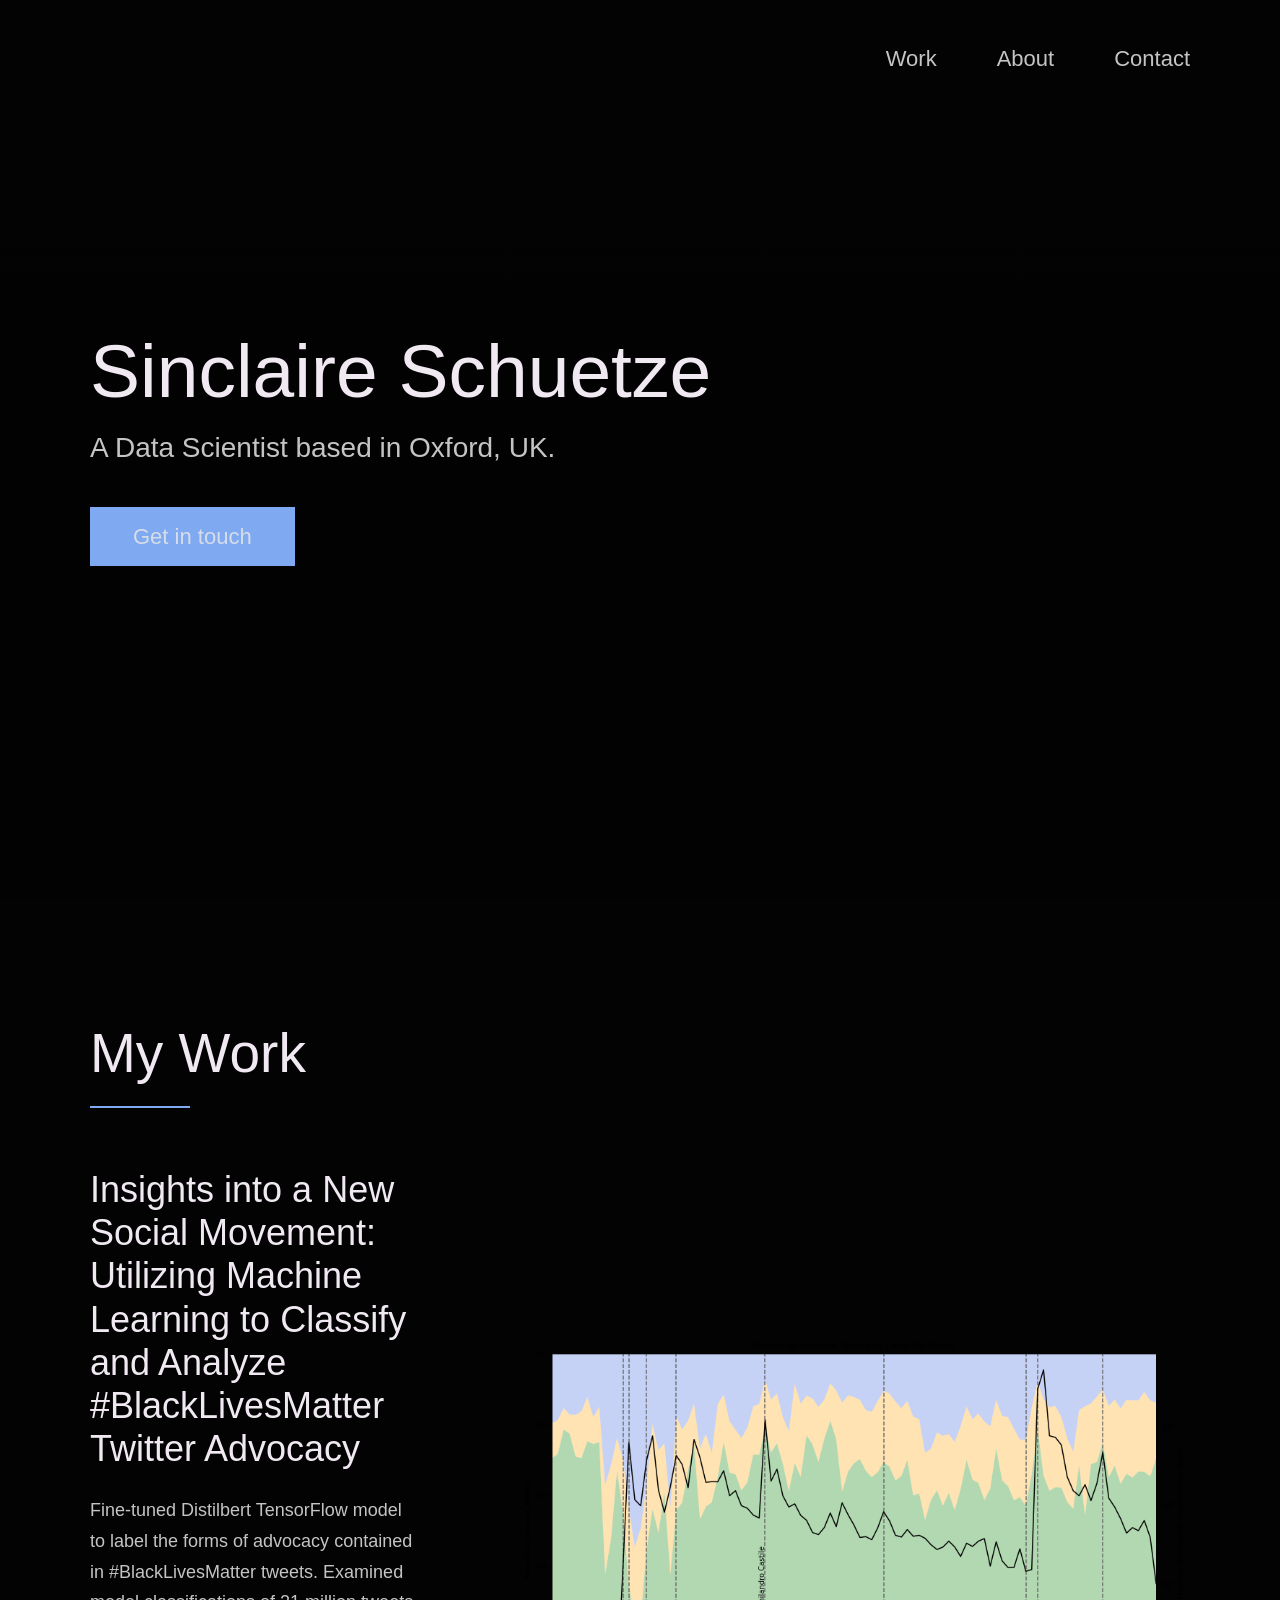
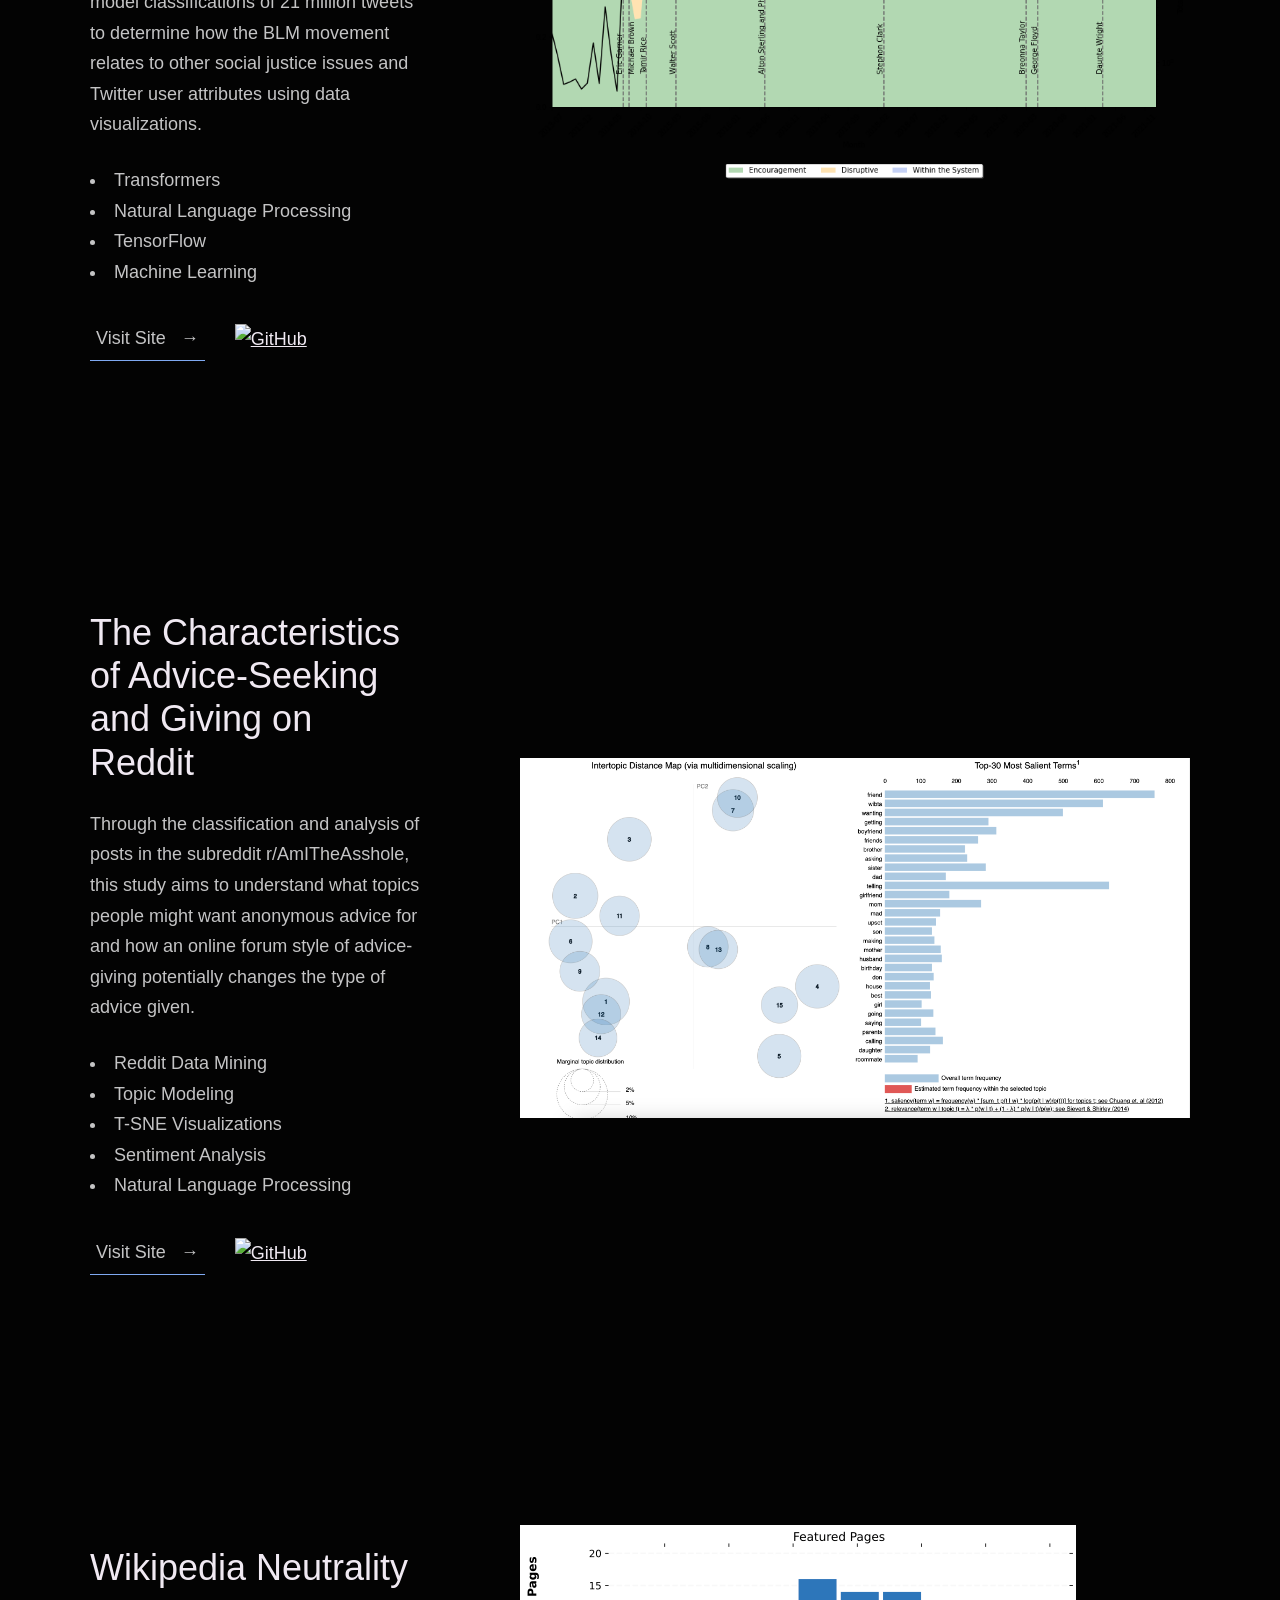
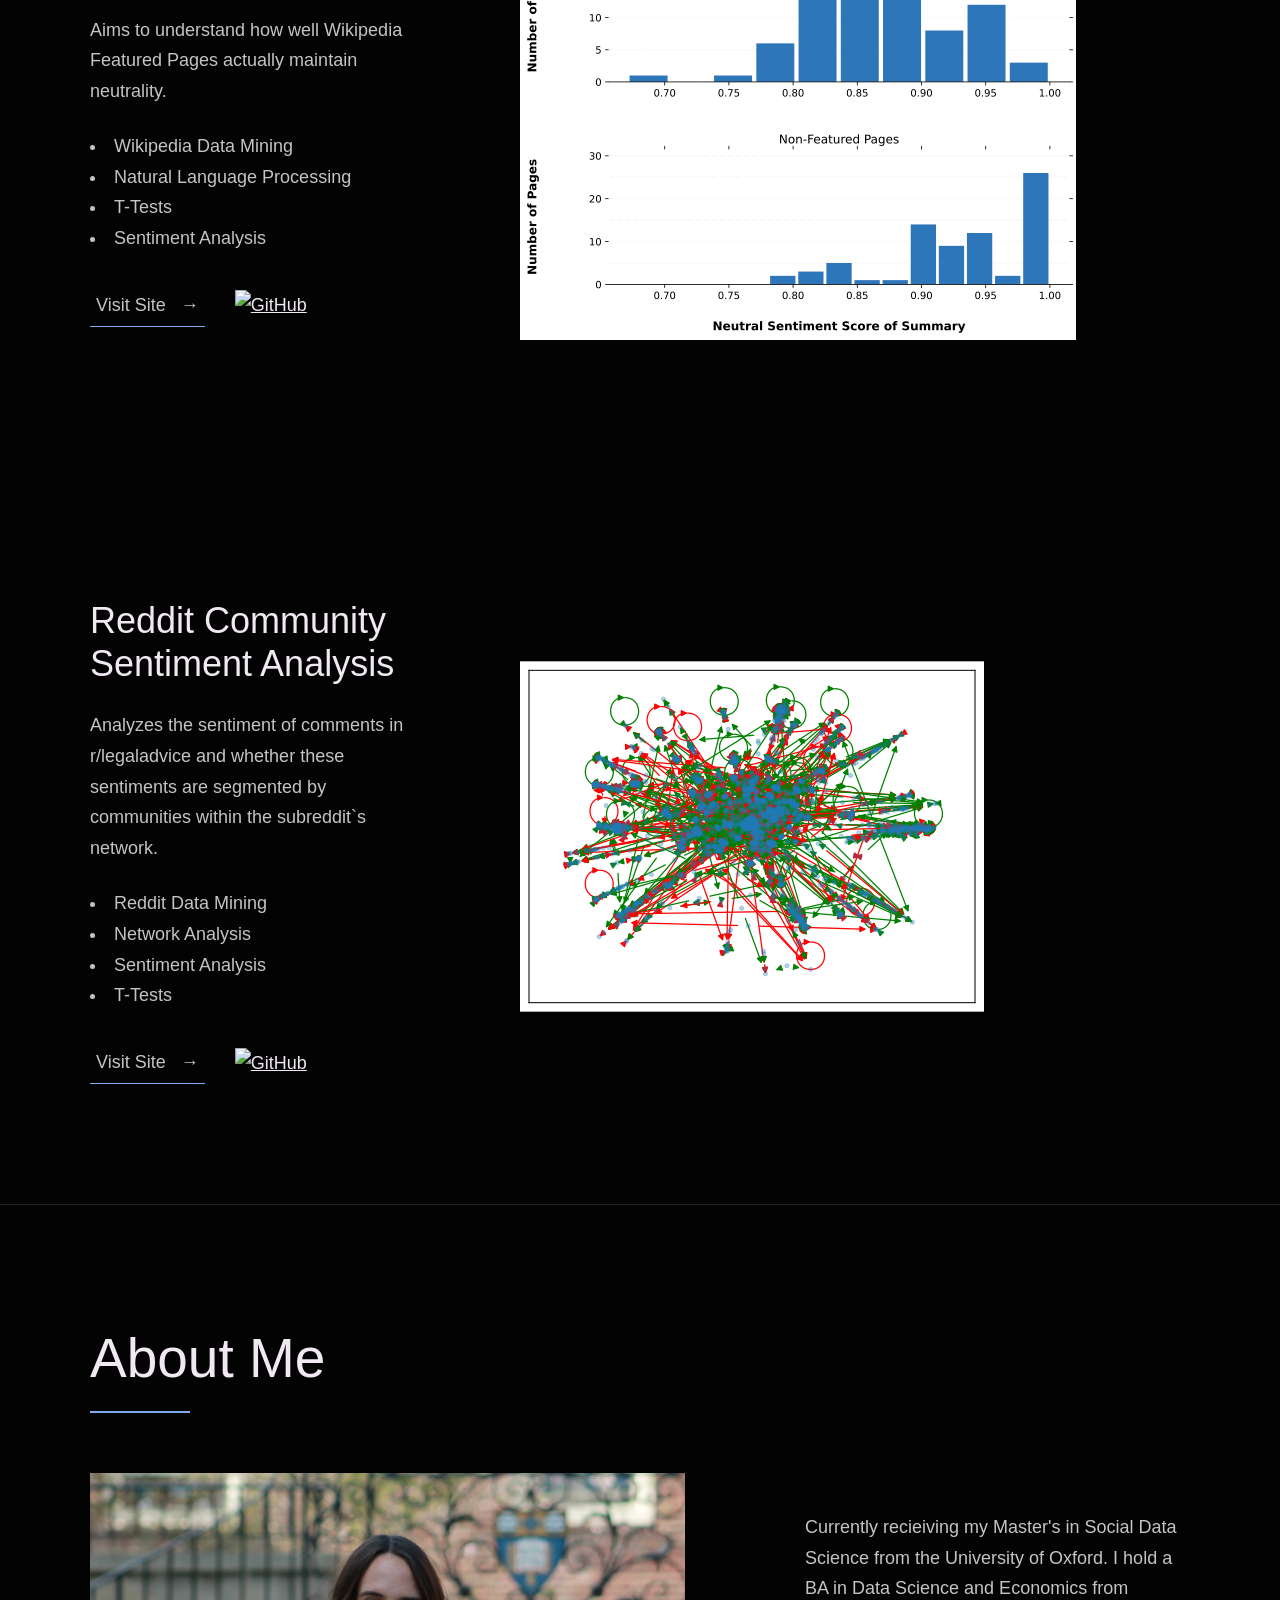
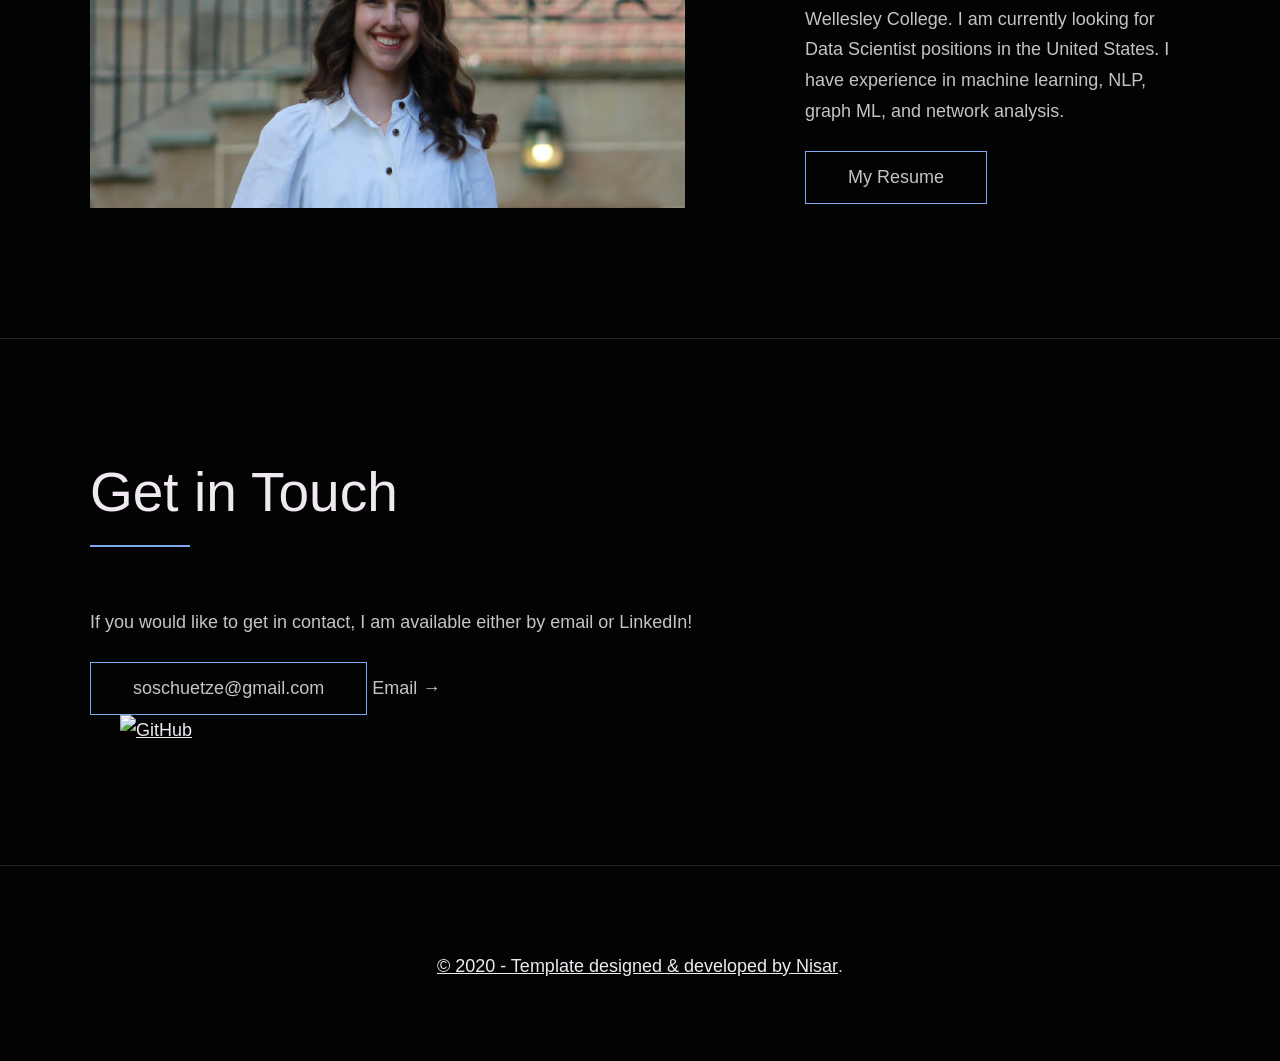
==== commit 19c3cbc0: "Fix contact section" ====
--- a/index.html
+++ b/index.html
@@ -221,10 +221,12 @@
           If you would like to get in contact, I am available either by email or LinkedIn!
         </p>
         <!-- Replace the email with yours -->
+
         <a href="mailto:soschuetze@gmail.com" class="btn">soschuetze@gmail.com</a>
-
+          Email <span>&rarr;</span>
+        </a>
         <a href="https://www.linkedin.com/in/sinclaireschuetze/" title="View Source Code" target="_blank">
-          <img src="./images/linkedin.svg" class="work__code" alt="LinkedIn">
+          <img src="./images/linkedin.svg" class="work__code" alt="GitHub">
       </div>
     </div>
   </section>
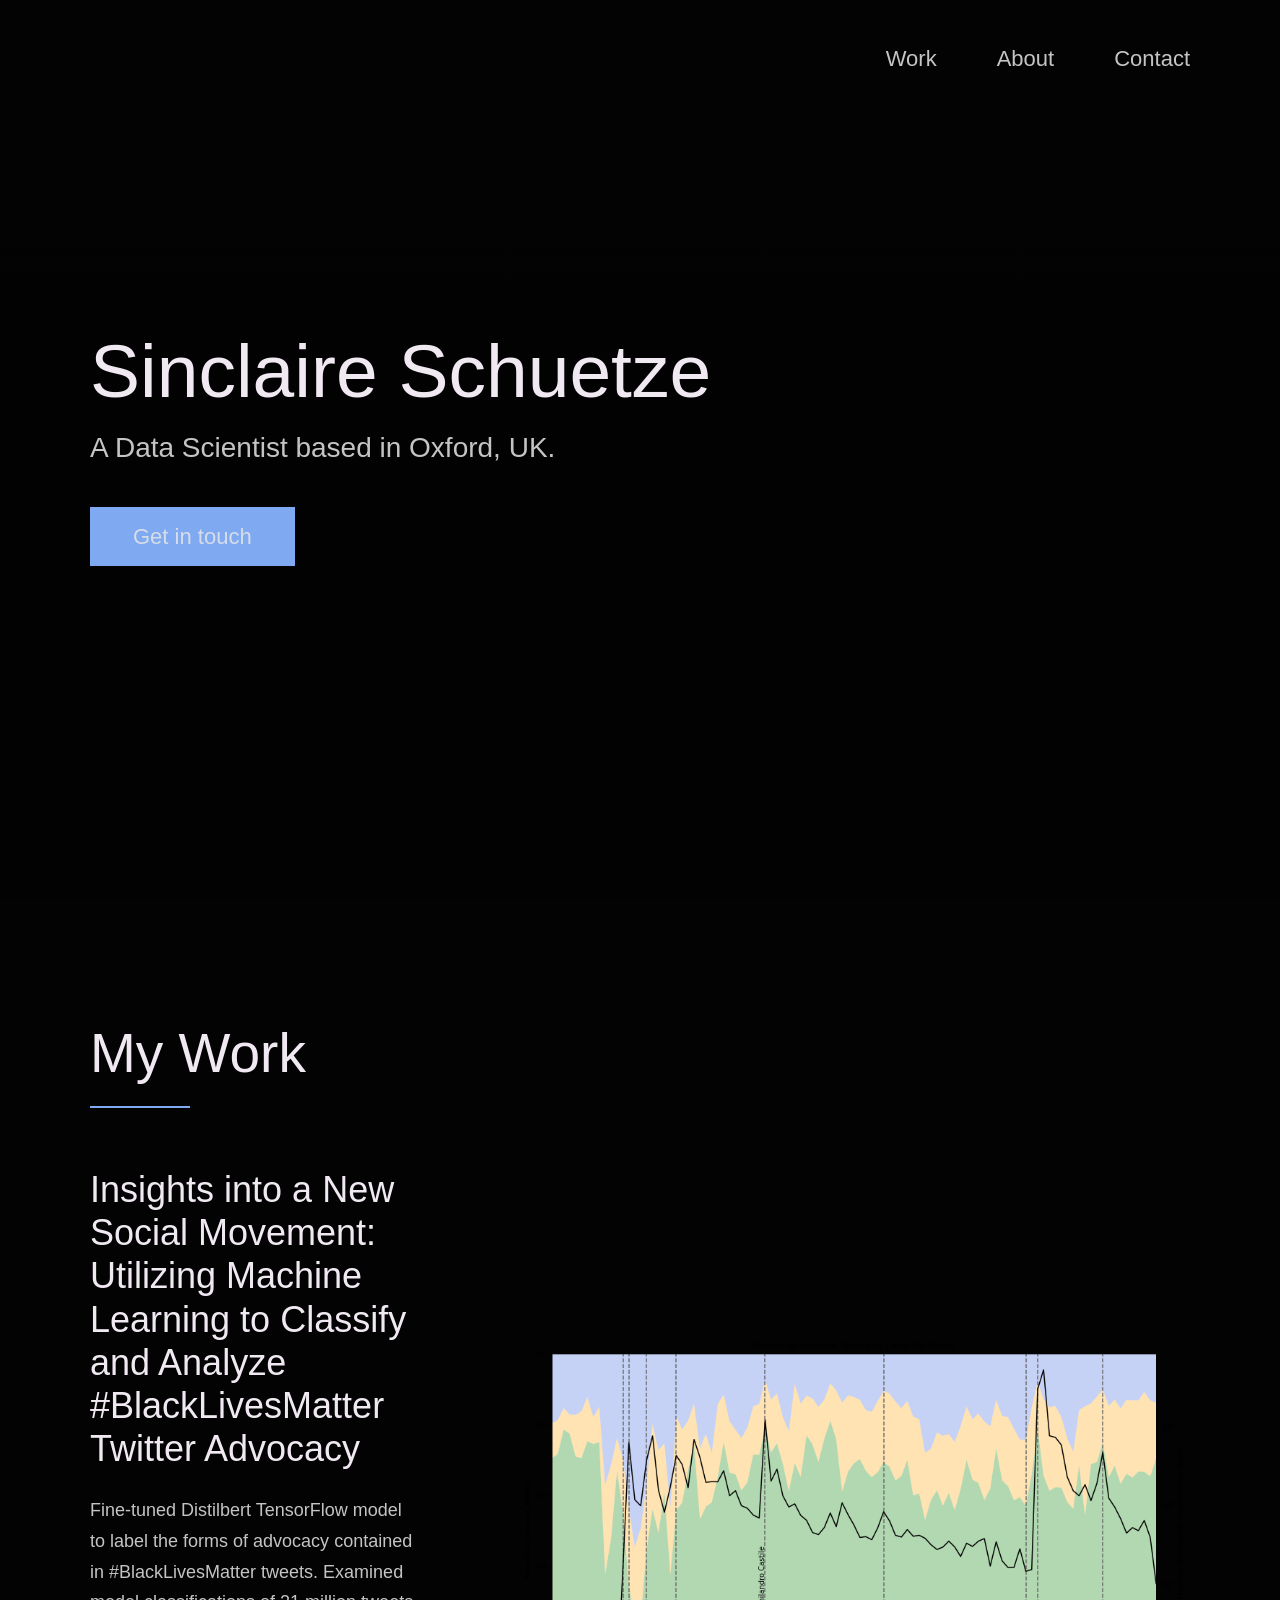
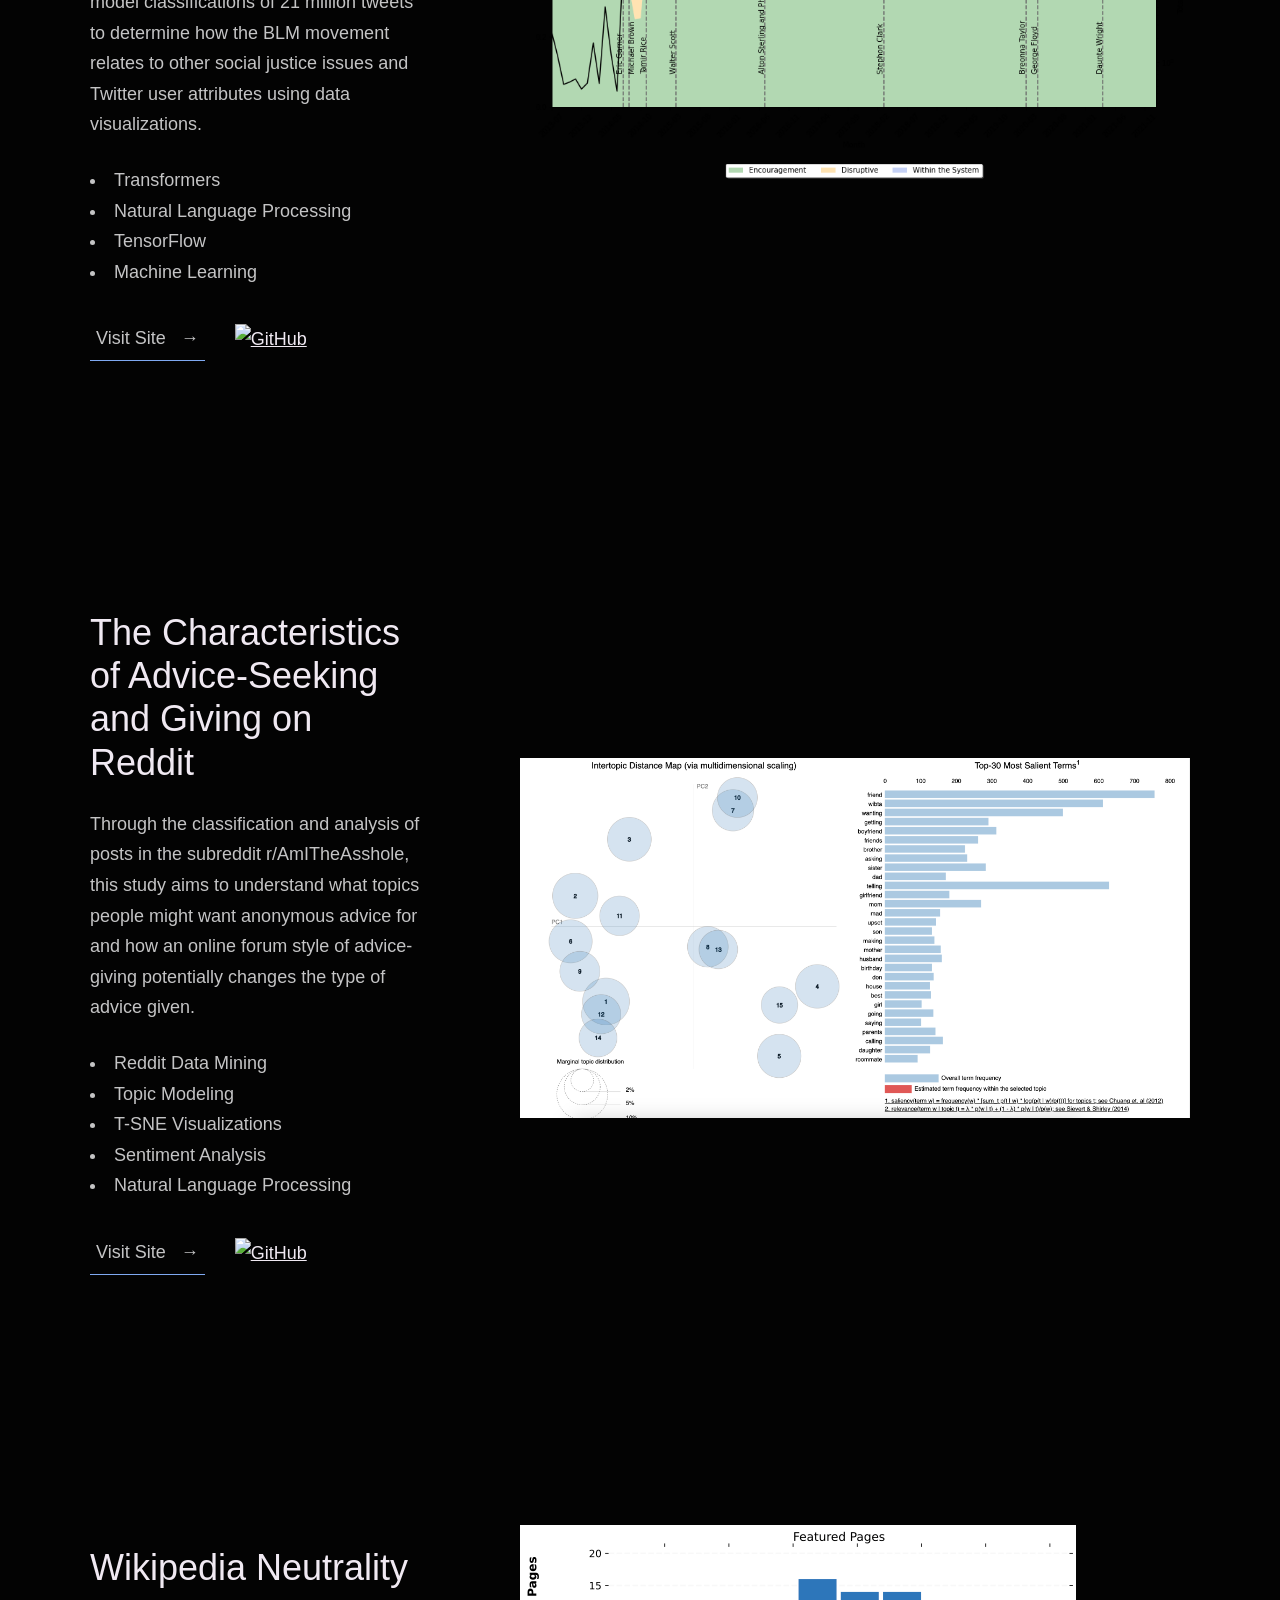
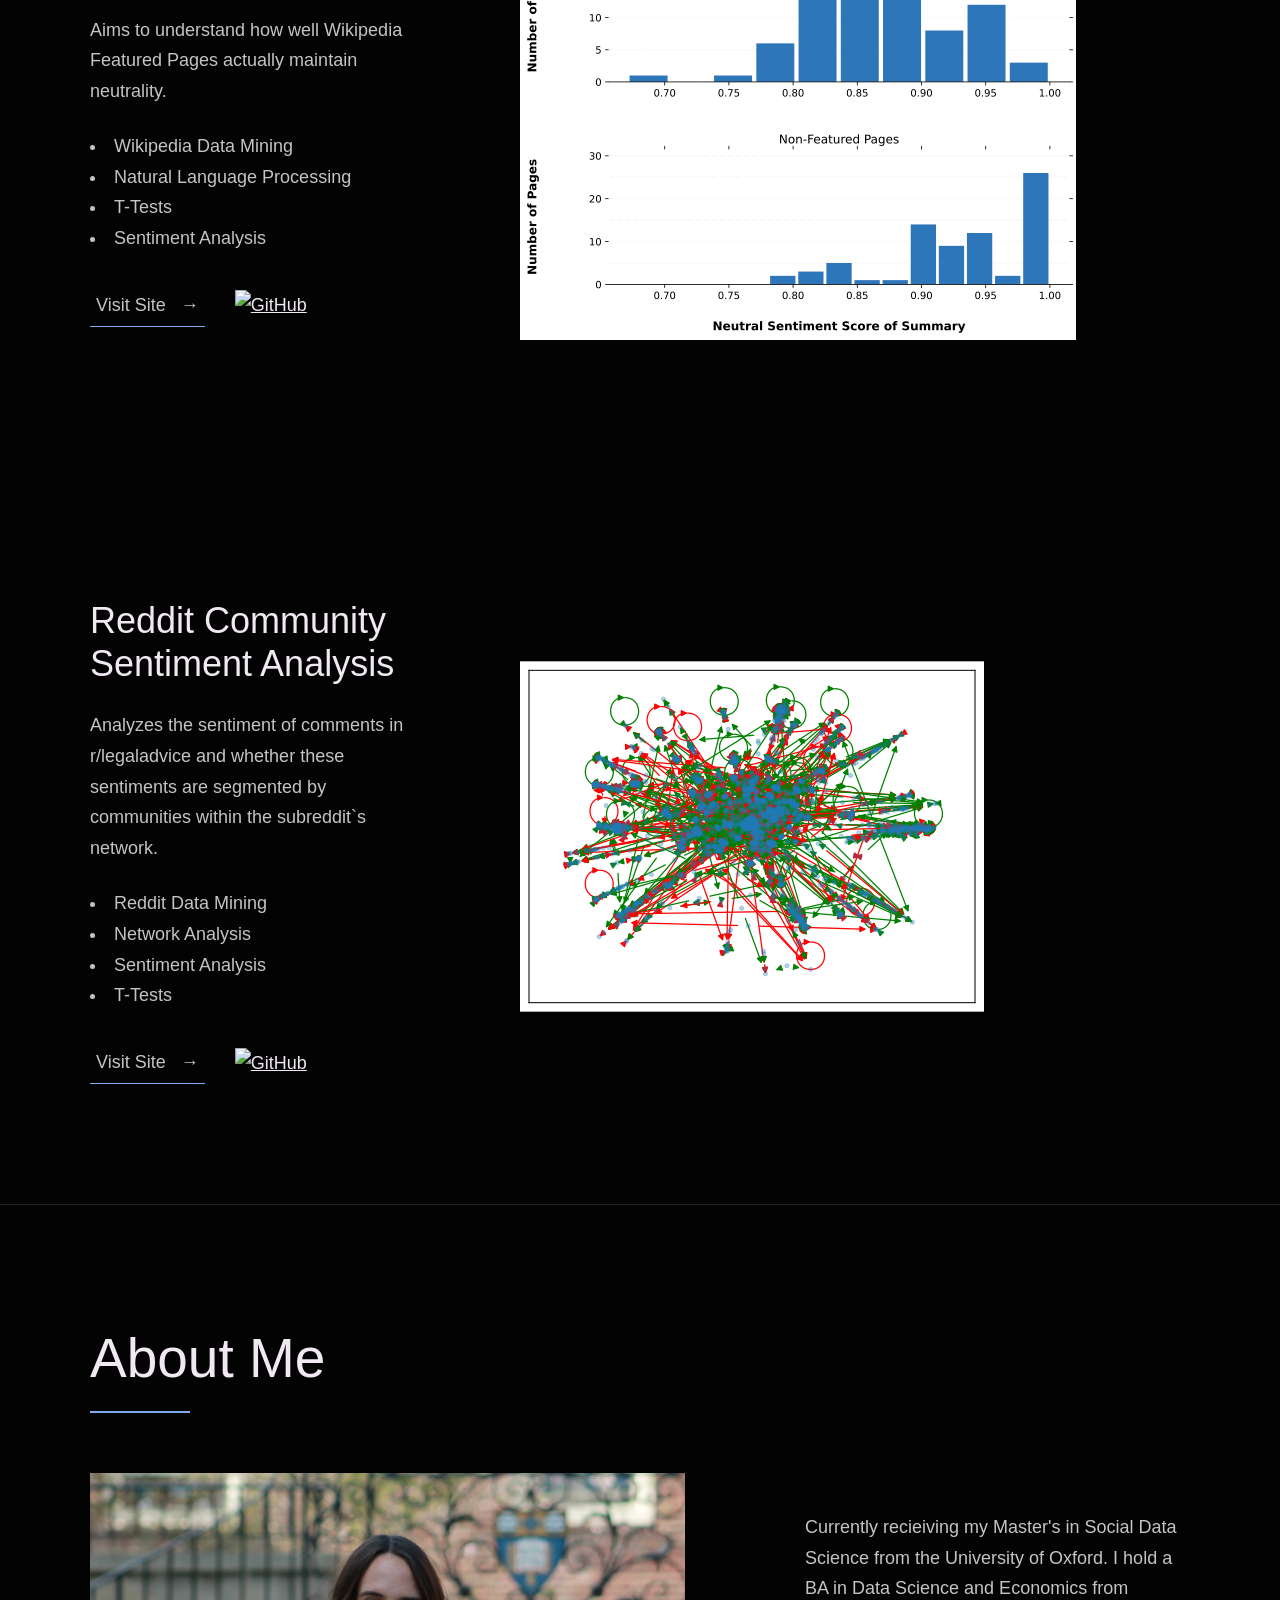
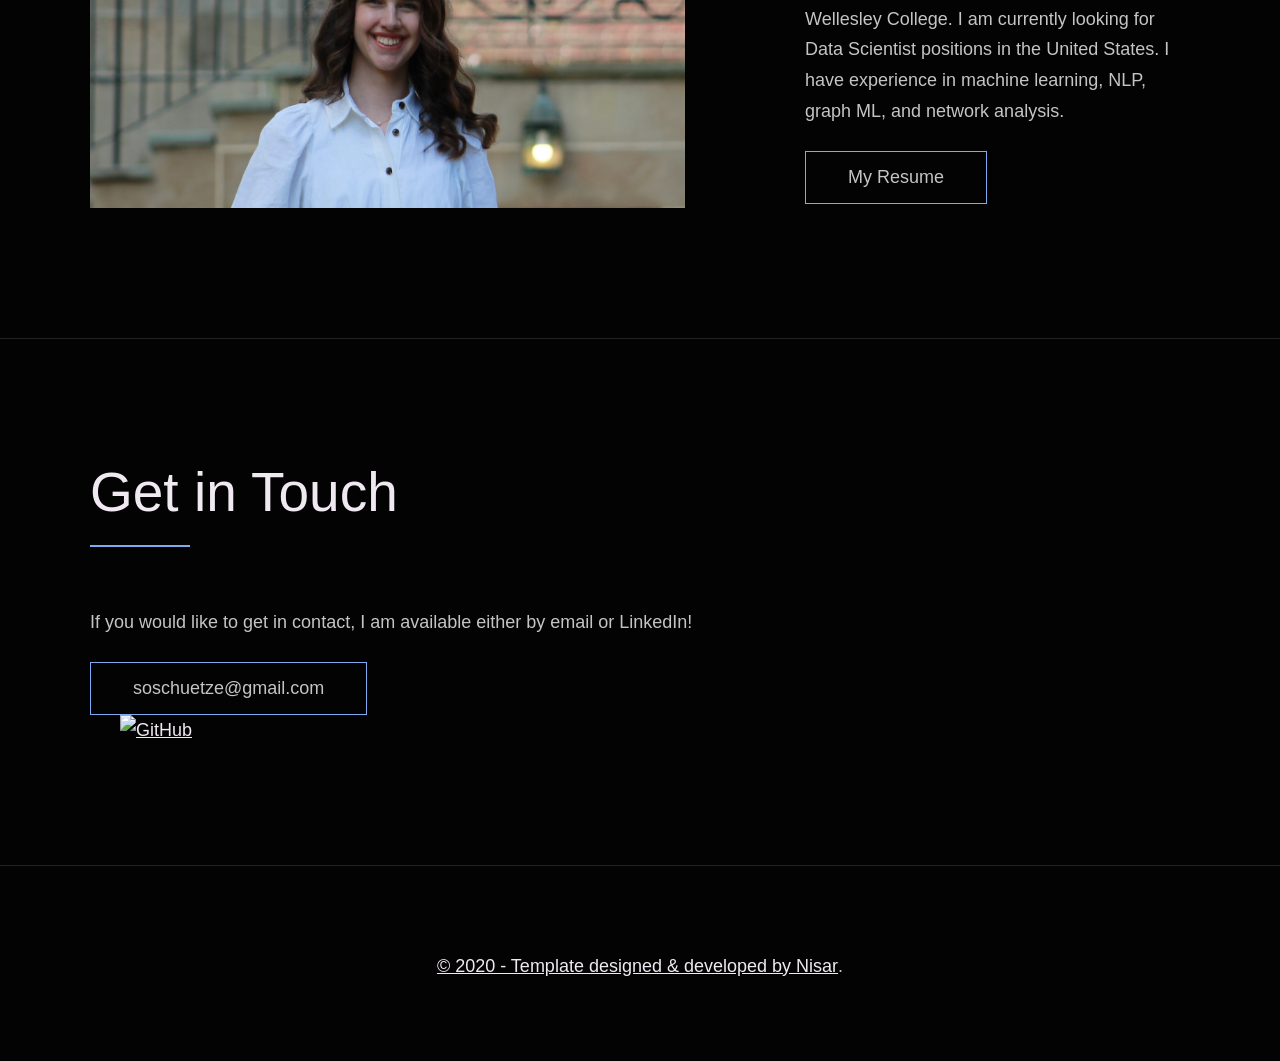
==== commit 18927068: "Fix resume" ====
--- a/index.html
+++ b/index.html
@@ -223,7 +223,6 @@
         <!-- Replace the email with yours -->
 
         <a href="mailto:soschuetze@gmail.com" class="btn">soschuetze@gmail.com</a>
-          Email <span>&rarr;</span>
         </a>
         <a href="https://www.linkedin.com/in/sinclaireschuetze/" title="View Source Code" target="_blank">
           <img src="./images/linkedin.svg" class="work__code" alt="GitHub">
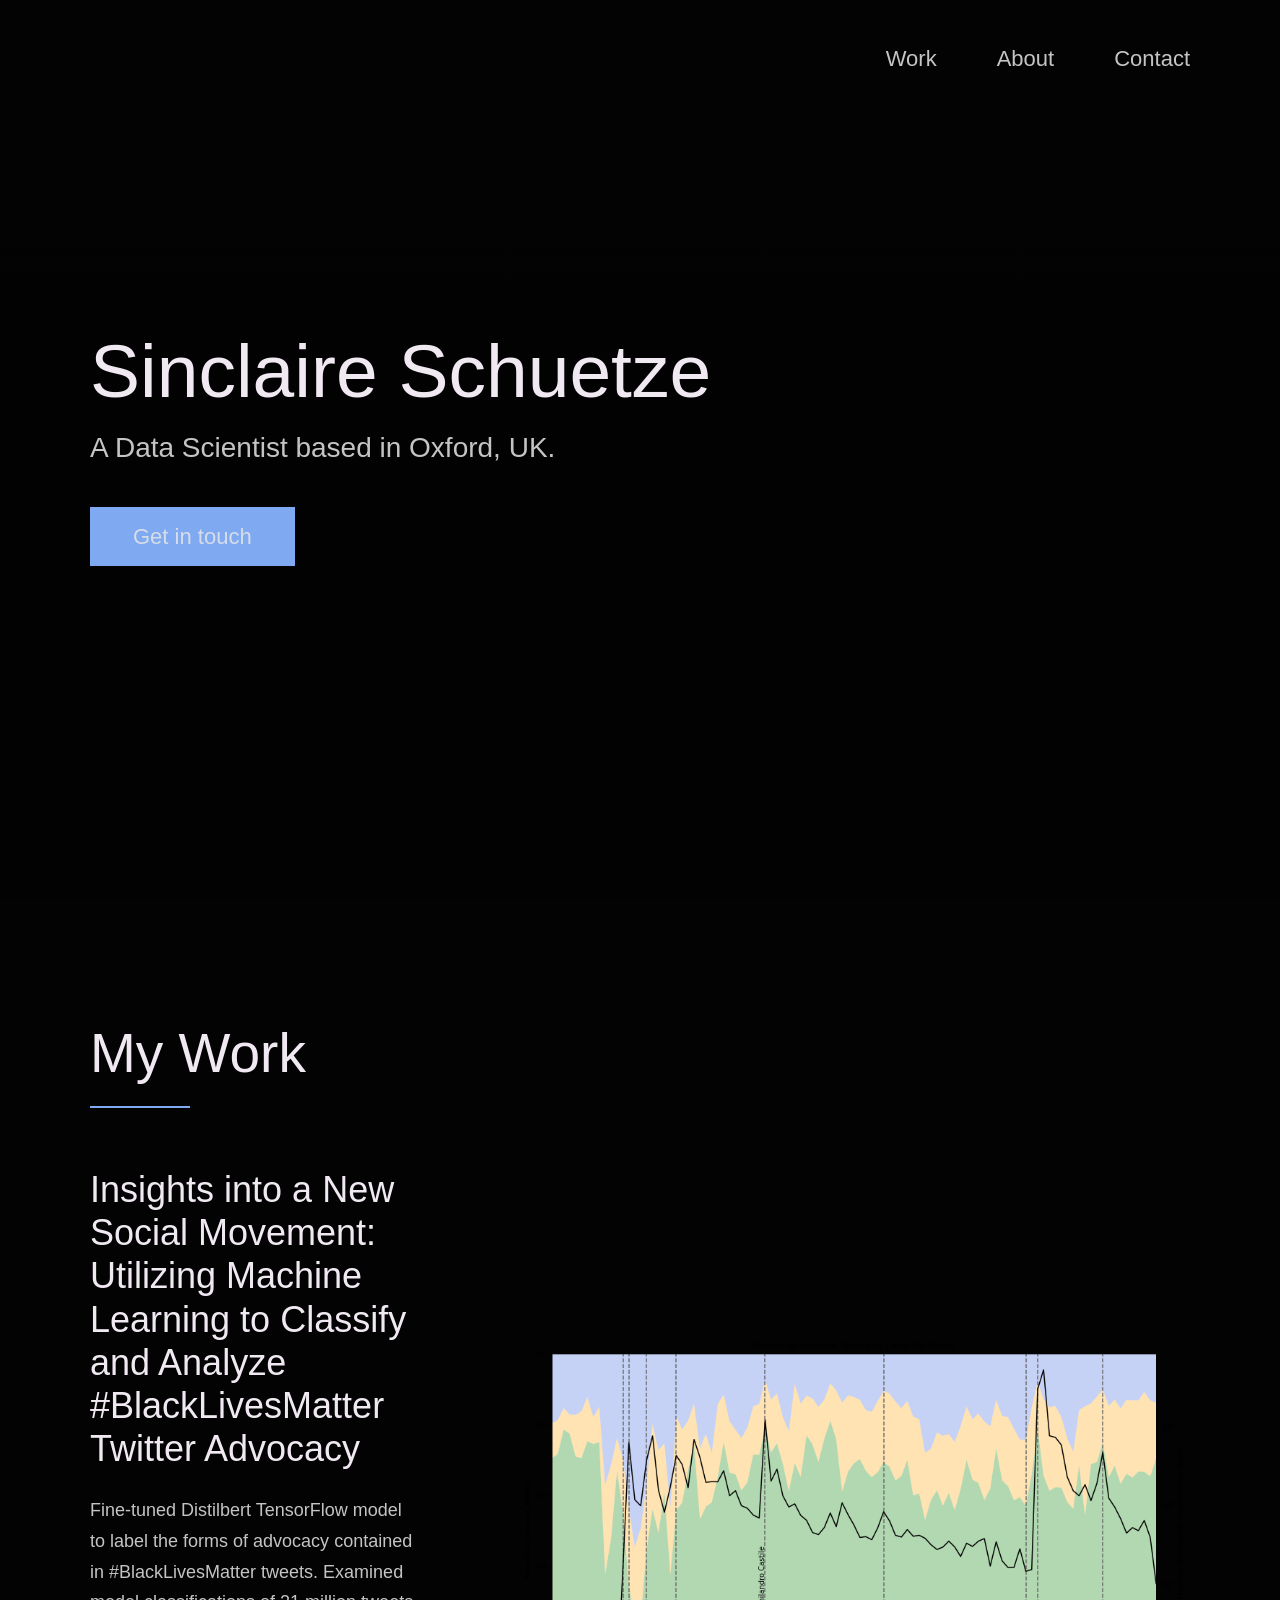
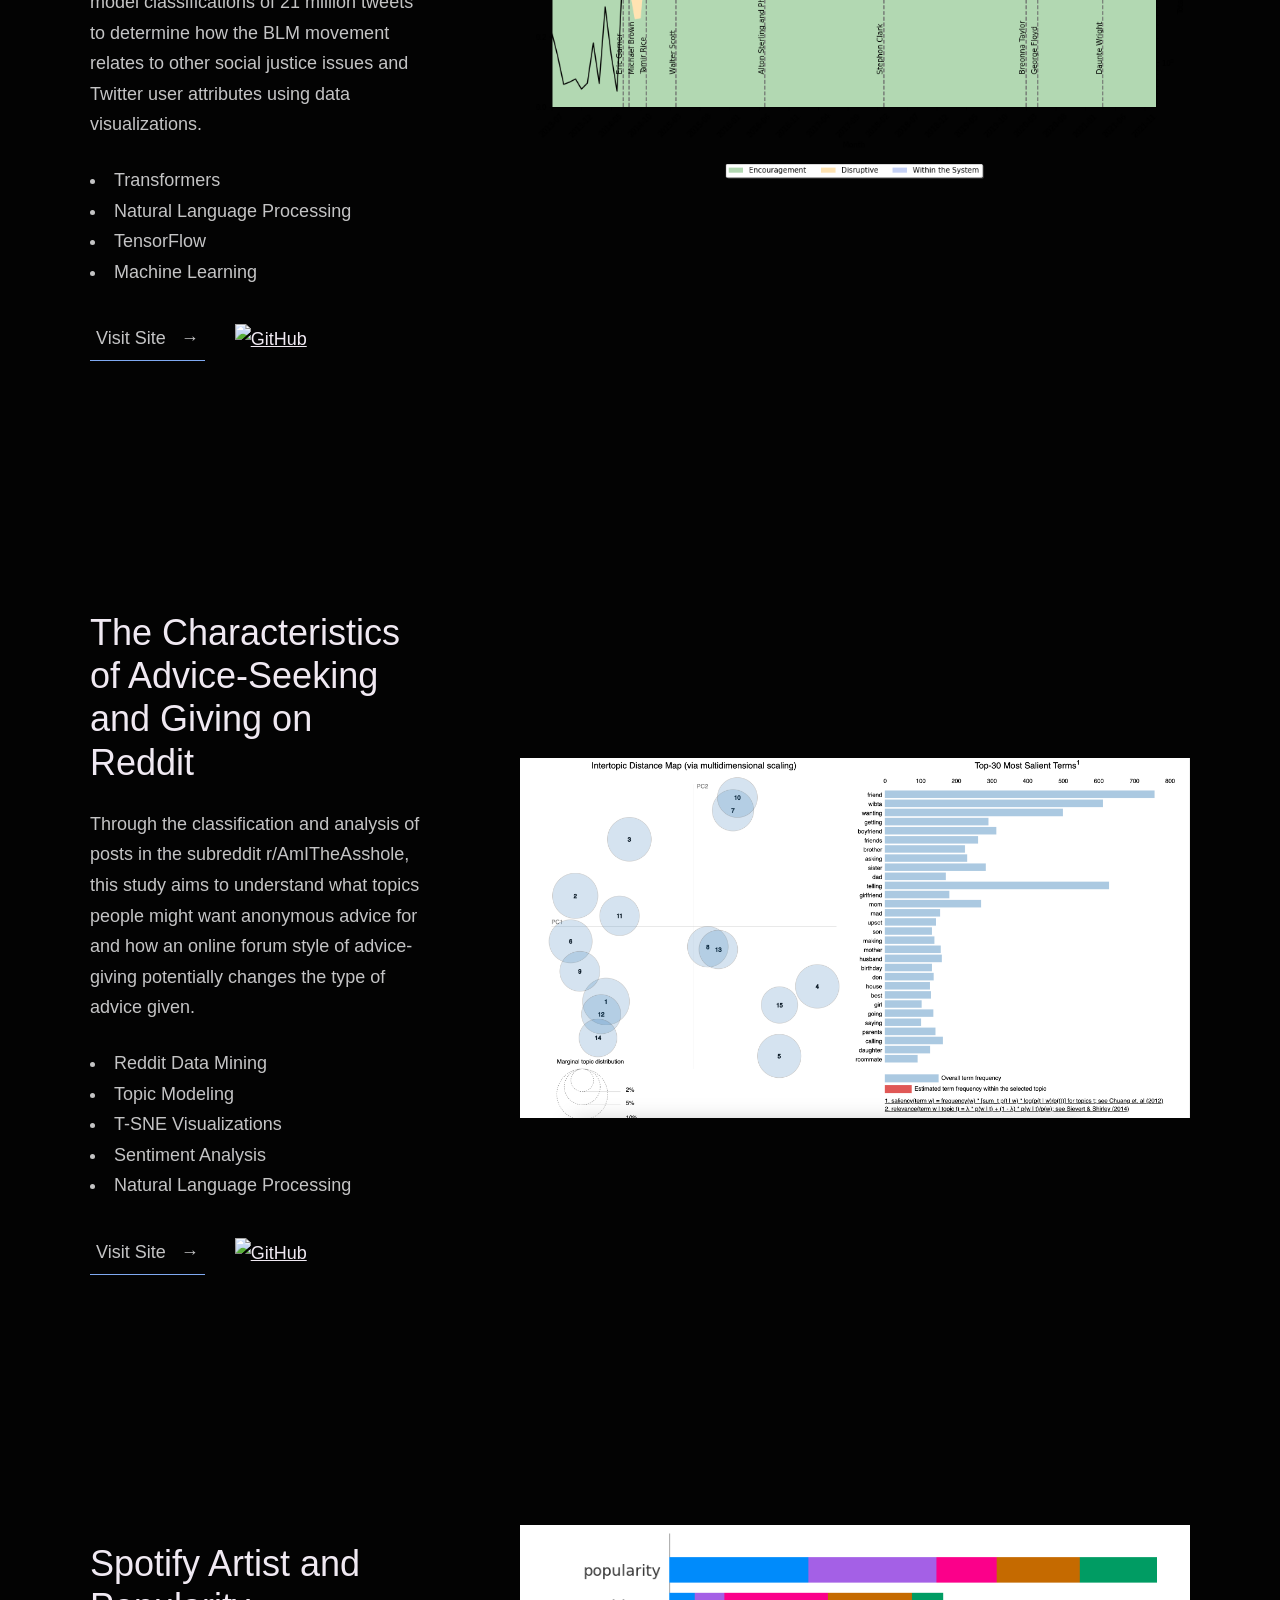
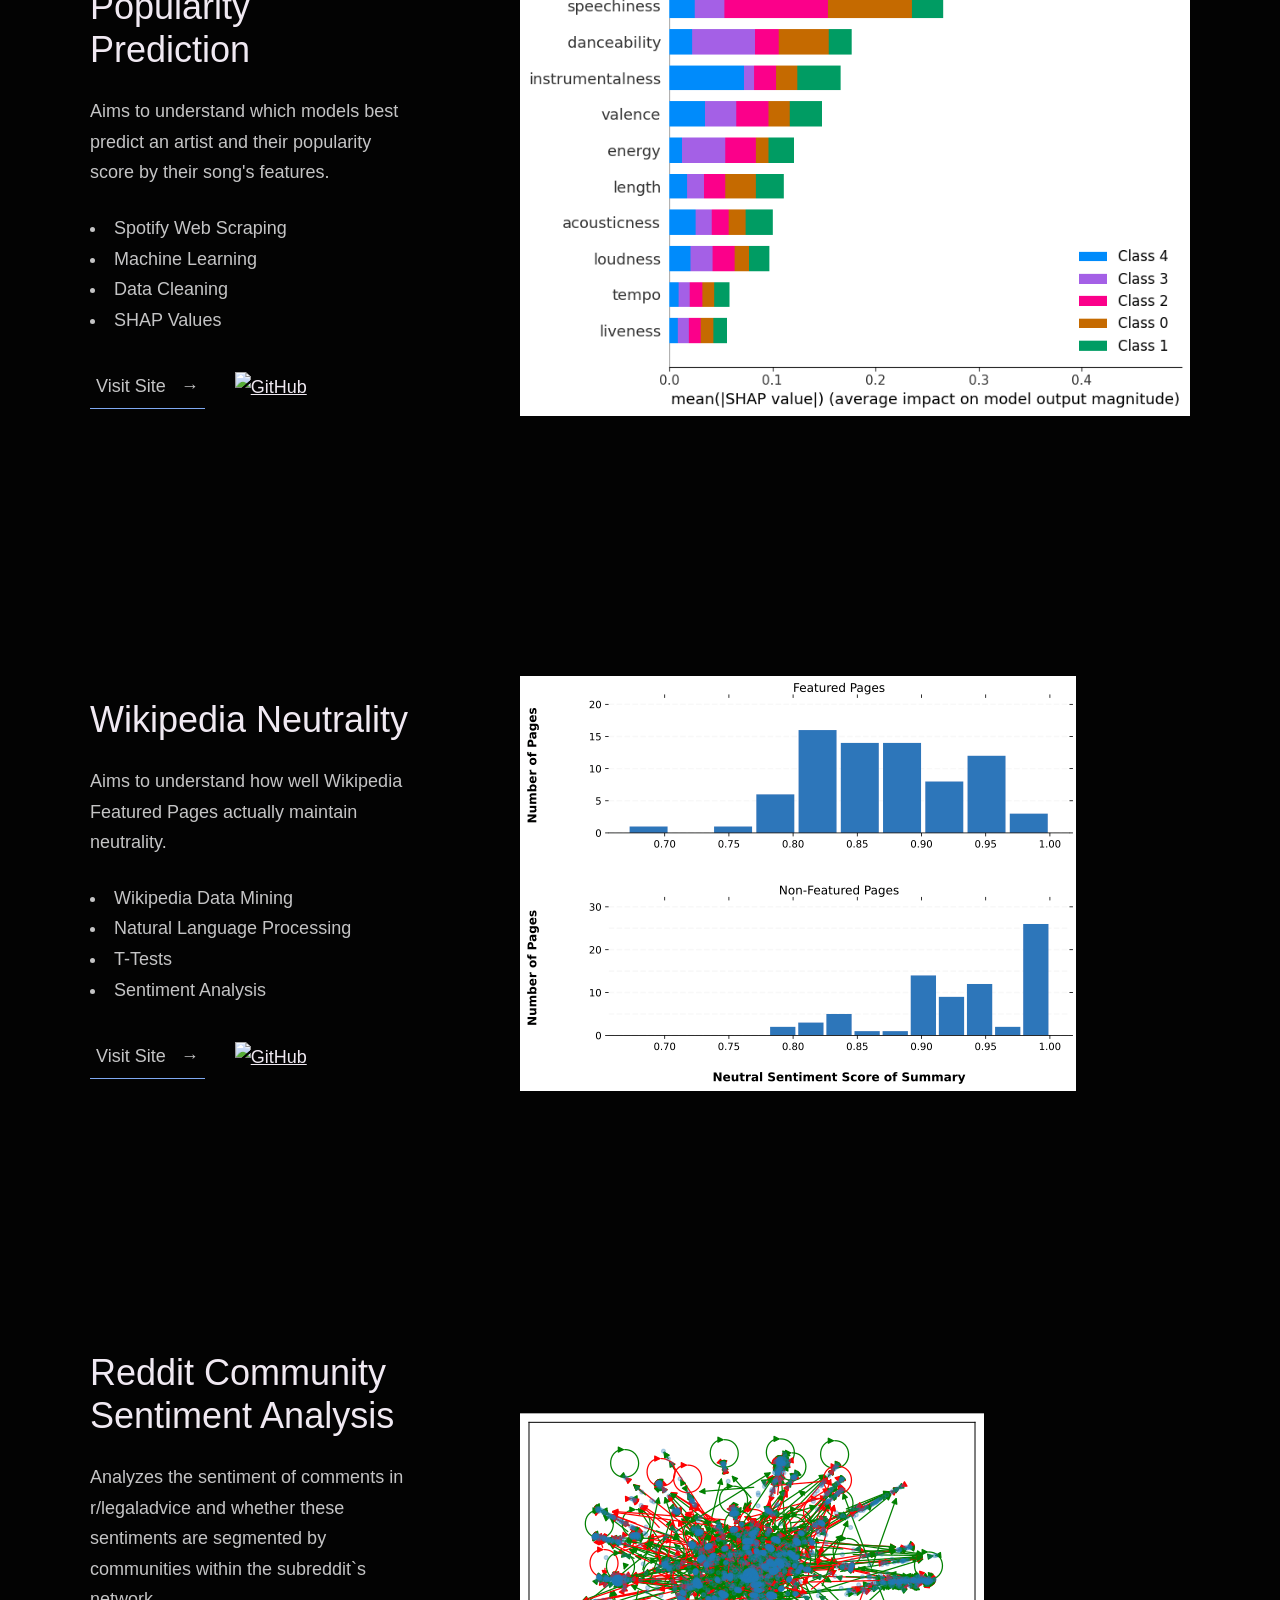
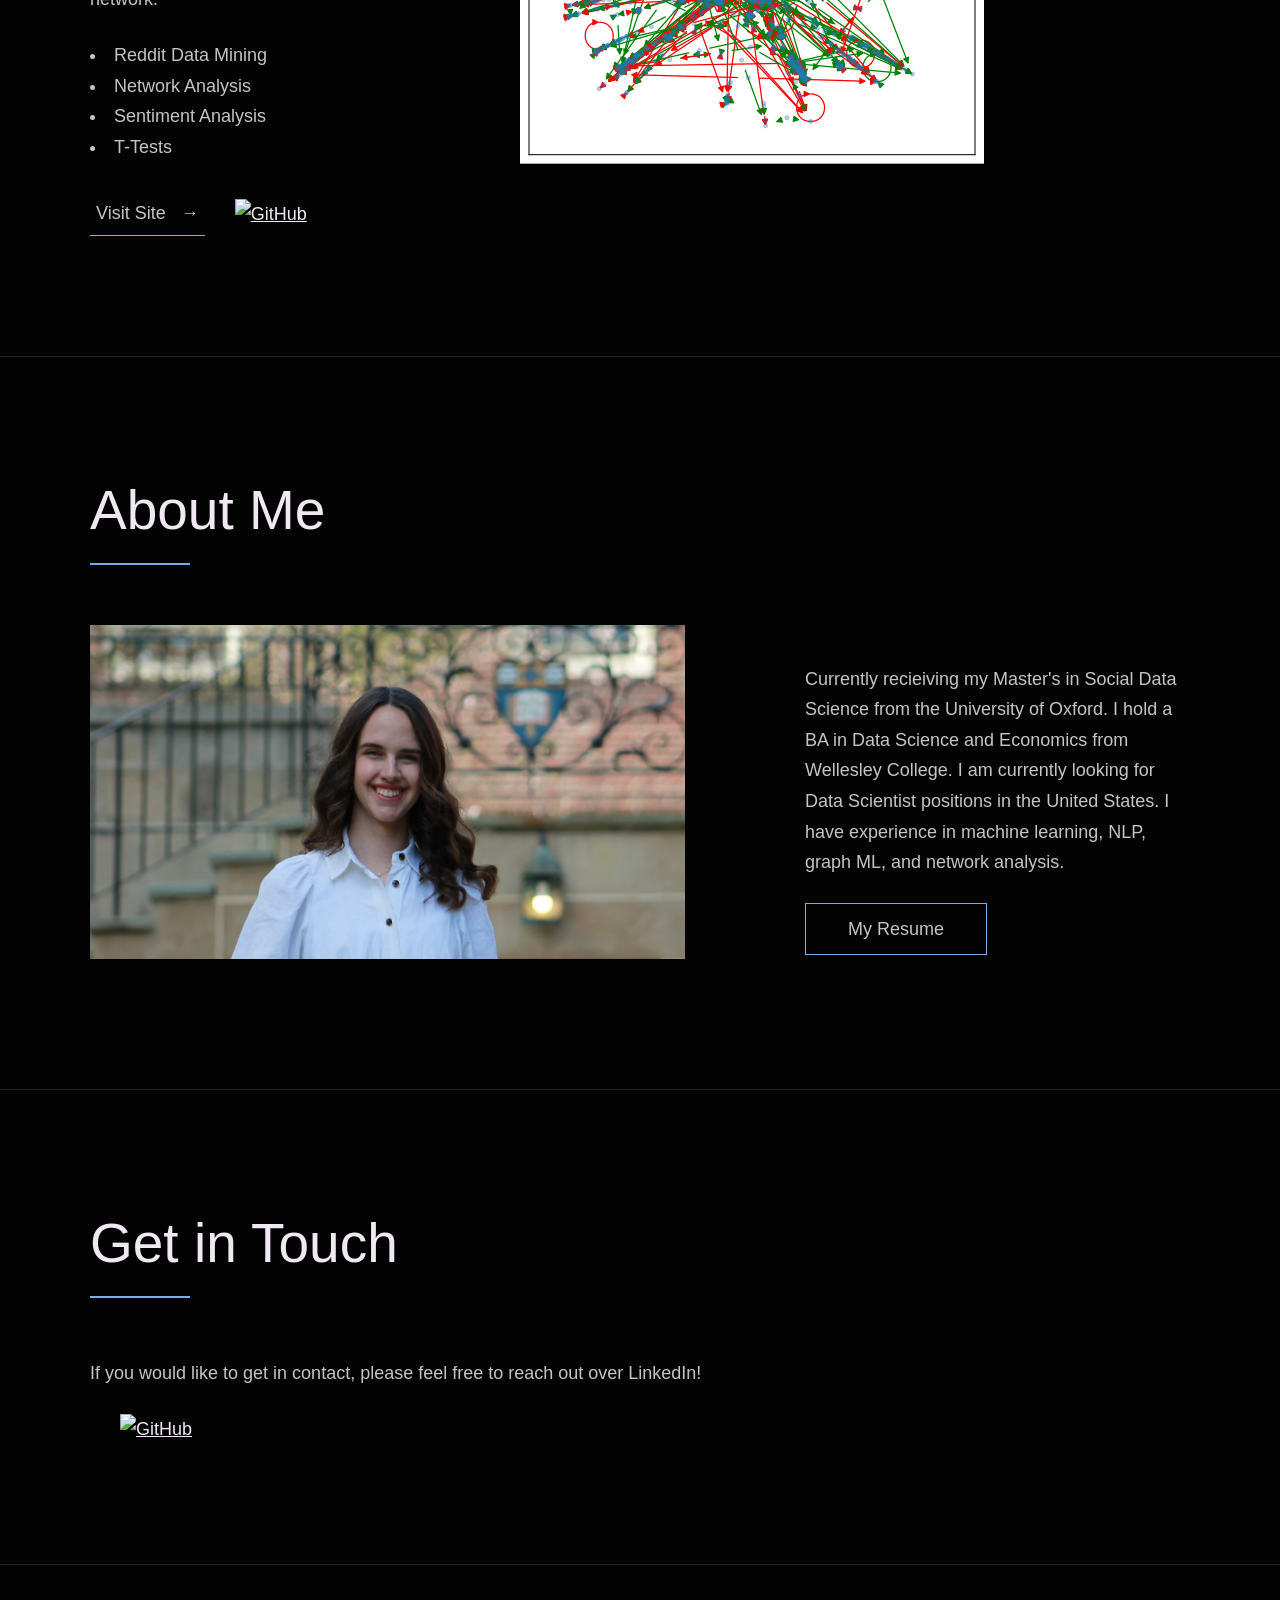
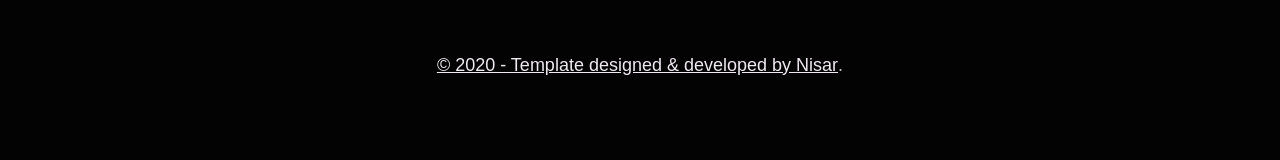
==== commit 573f271e: "Add Spotify project" ====
--- a/index.html
+++ b/index.html
@@ -132,6 +132,33 @@
 
           <div class="work__box">
             <div class="work__text">
+              <h3>Spotify Artist and Popularity Prediction</h3>
+              <p>
+                Aims to understand which models best predict an artist and their popularity score by their song's features.
+              </p>
+              <ul class="work__list">
+                <li>Spotify Web Scraping</li>
+                <li>Machine Learning</li>
+                <li>Data Cleaning</li>
+                <li>SHAP Values</li>
+              </ul>
+
+              <div class="work__links">
+                <a href="https://github.com/soschuetze/Spotify-Popularity-Prediction" class="link__text">
+                  Visit Site <span>&rarr;</span>
+                </a>
+                <a href="https://github.com/soschuetze/Spotify-Popularity-Prediction">
+                  <img src="./images/github.svg" class="work__code" title="View Source Code" alt="GitHub">
+                </a>
+              </div>
+            </div>
+            <div class="work__image-box">
+              <img src="./images/shap_values.png" class="work__image" alt="Project 3" />
+            </div>
+          </div>
+
+          <div class="work__box">
+            <div class="work__text">
               <h3>Wikipedia Neutrality</h3>
               <p>
                 Aims to understand how well Wikipedia Featured Pages actually maintain neutrality.
@@ -218,12 +245,10 @@
       <h2>Get in Touch</h2>
       <div class="contact__info">
         <p>
-          If you would like to get in contact, I am available either by email or LinkedIn!
+          If you would like to get in contact, please feel free to reach out over LinkedIn!
         </p>
         <!-- Replace the email with yours -->
 
-        <a href="mailto:soschuetze@gmail.com" class="btn">soschuetze@gmail.com</a>
-        </a>
         <a href="https://www.linkedin.com/in/sinclaireschuetze/" title="View Source Code" target="_blank">
           <img src="./images/linkedin.svg" class="work__code" alt="GitHub">
       </div>
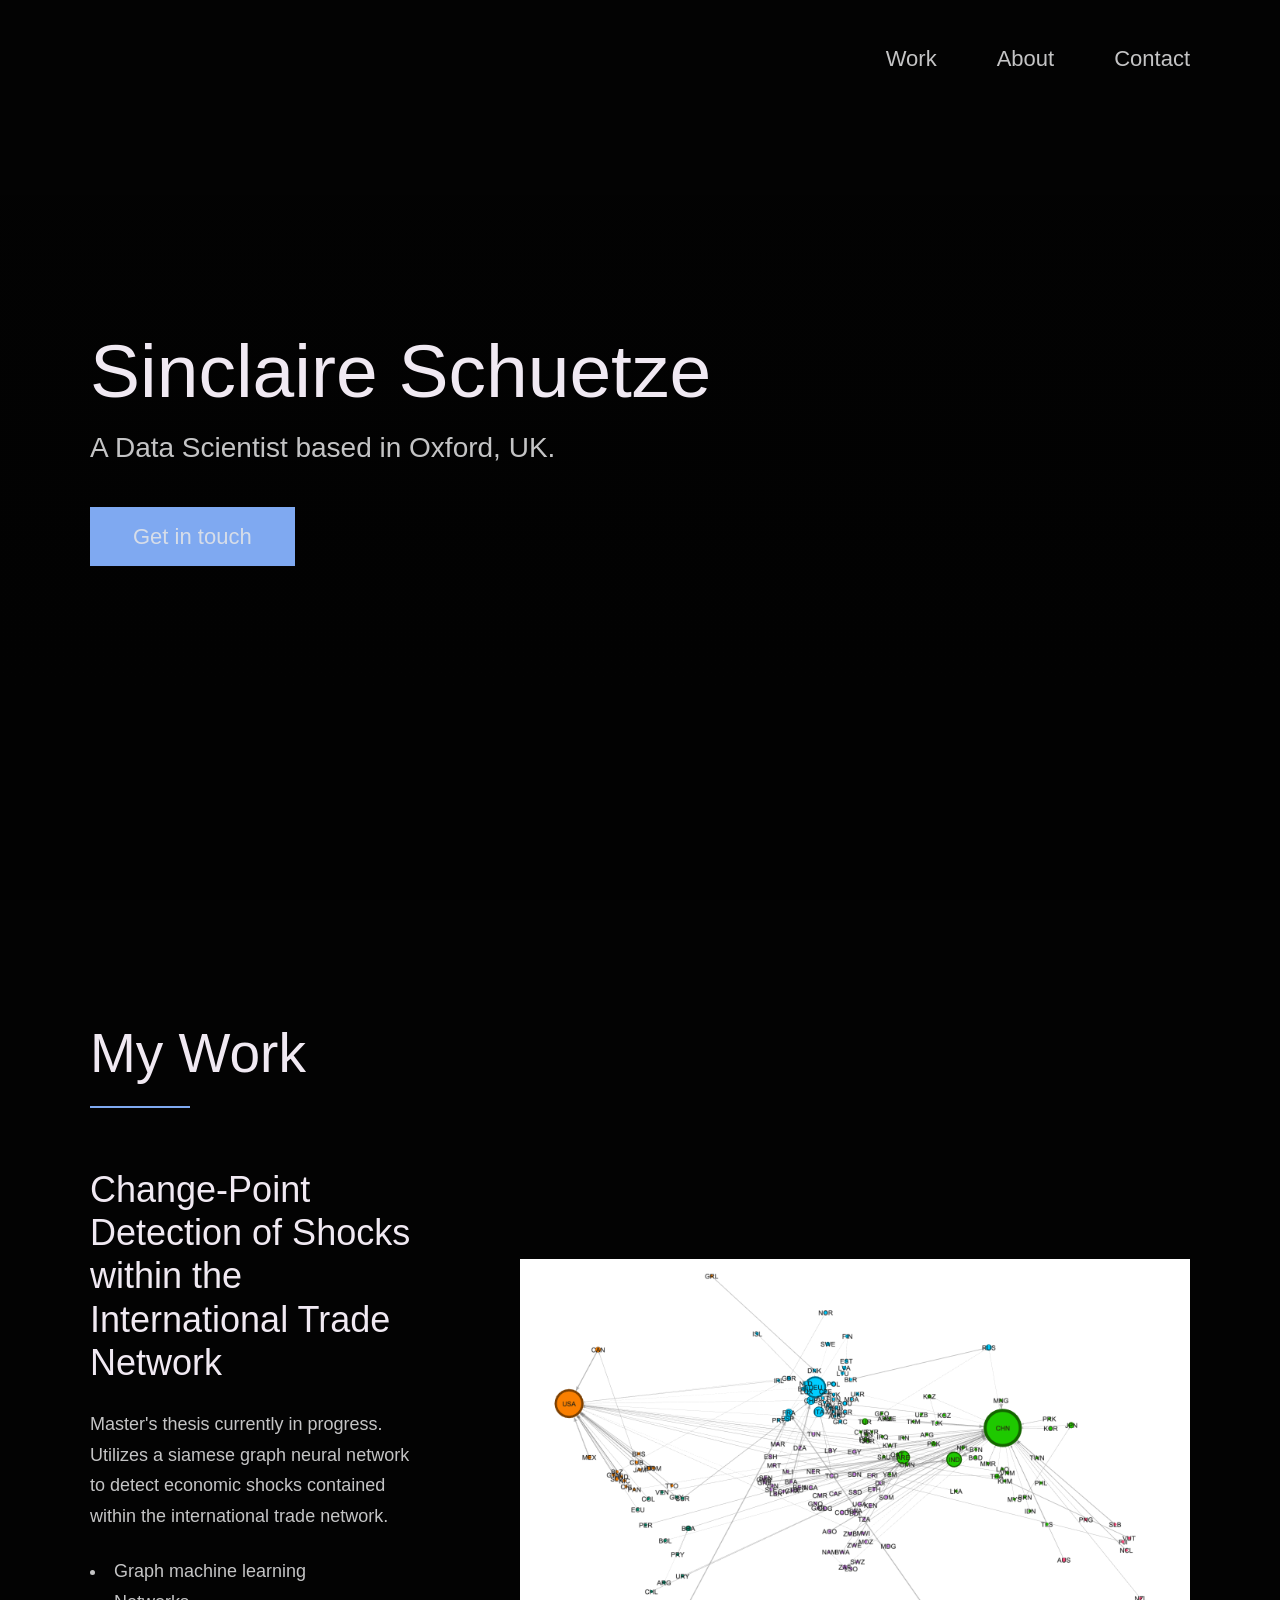
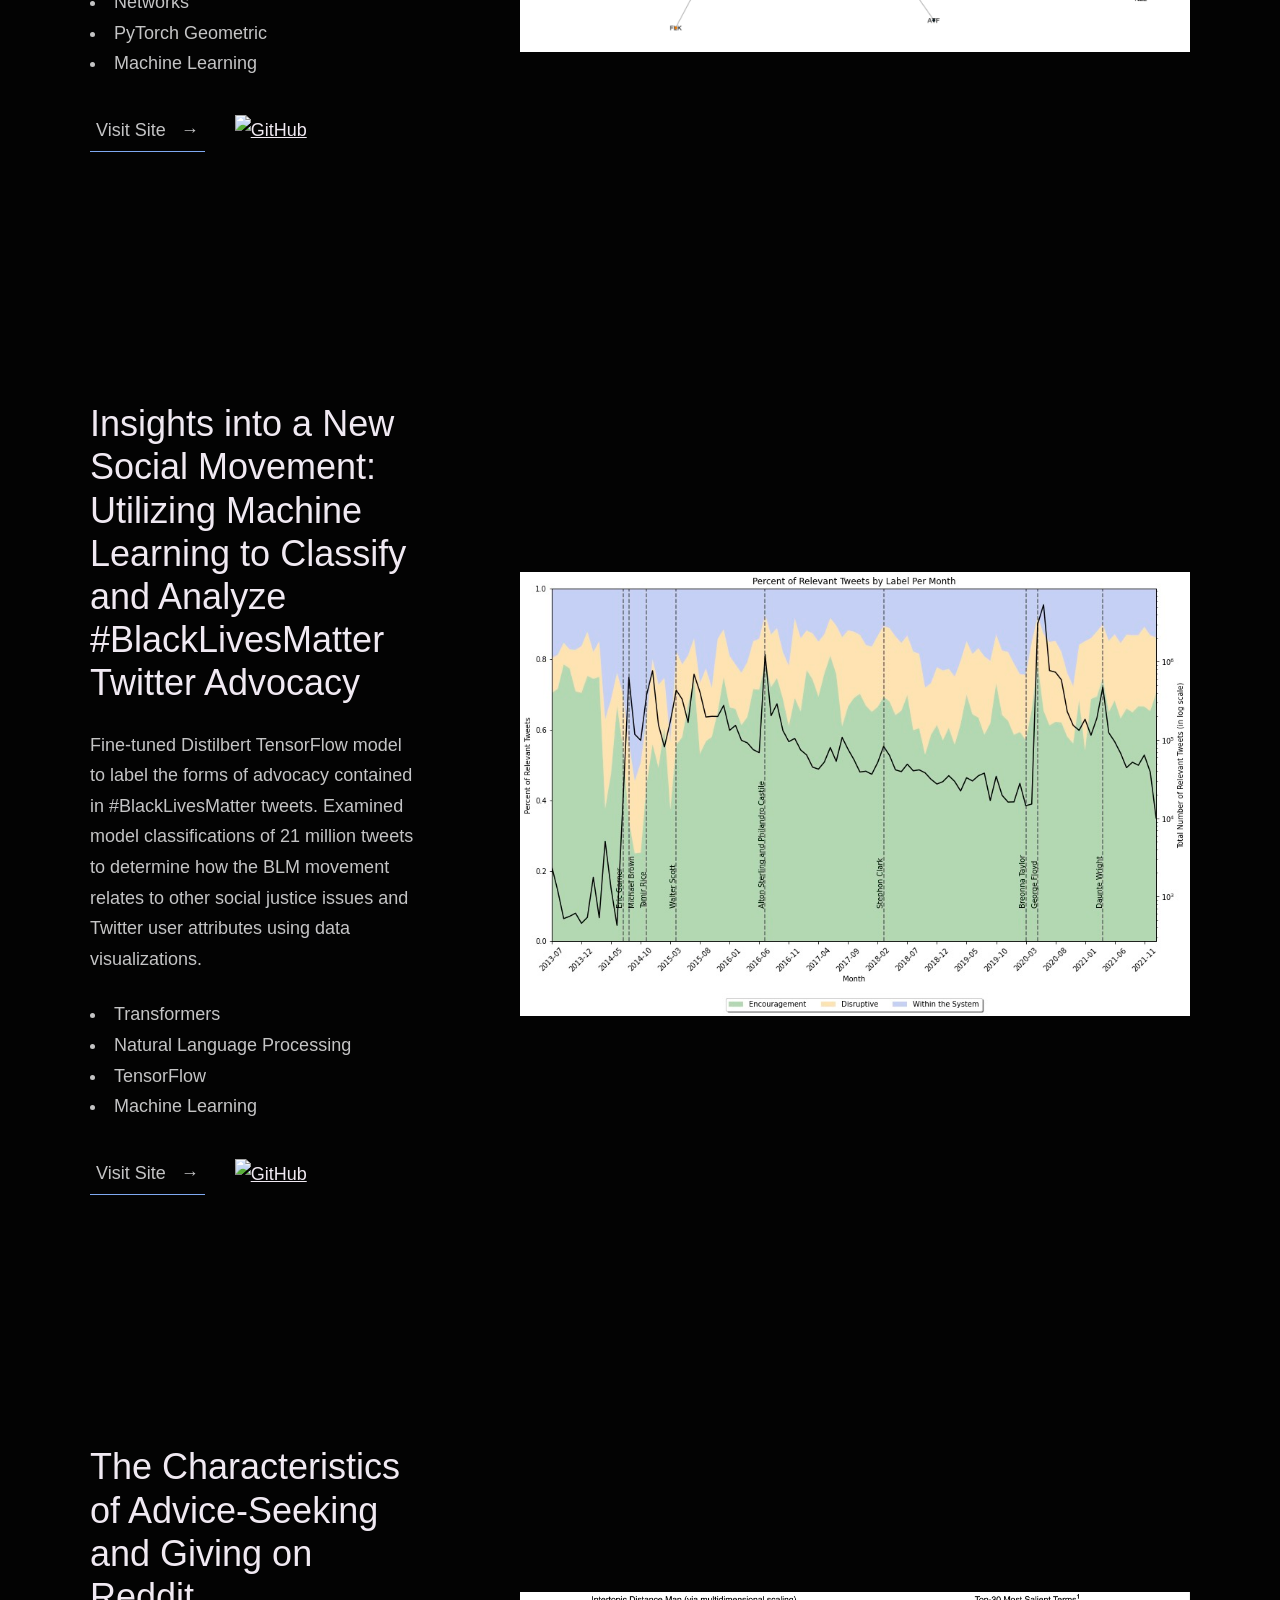
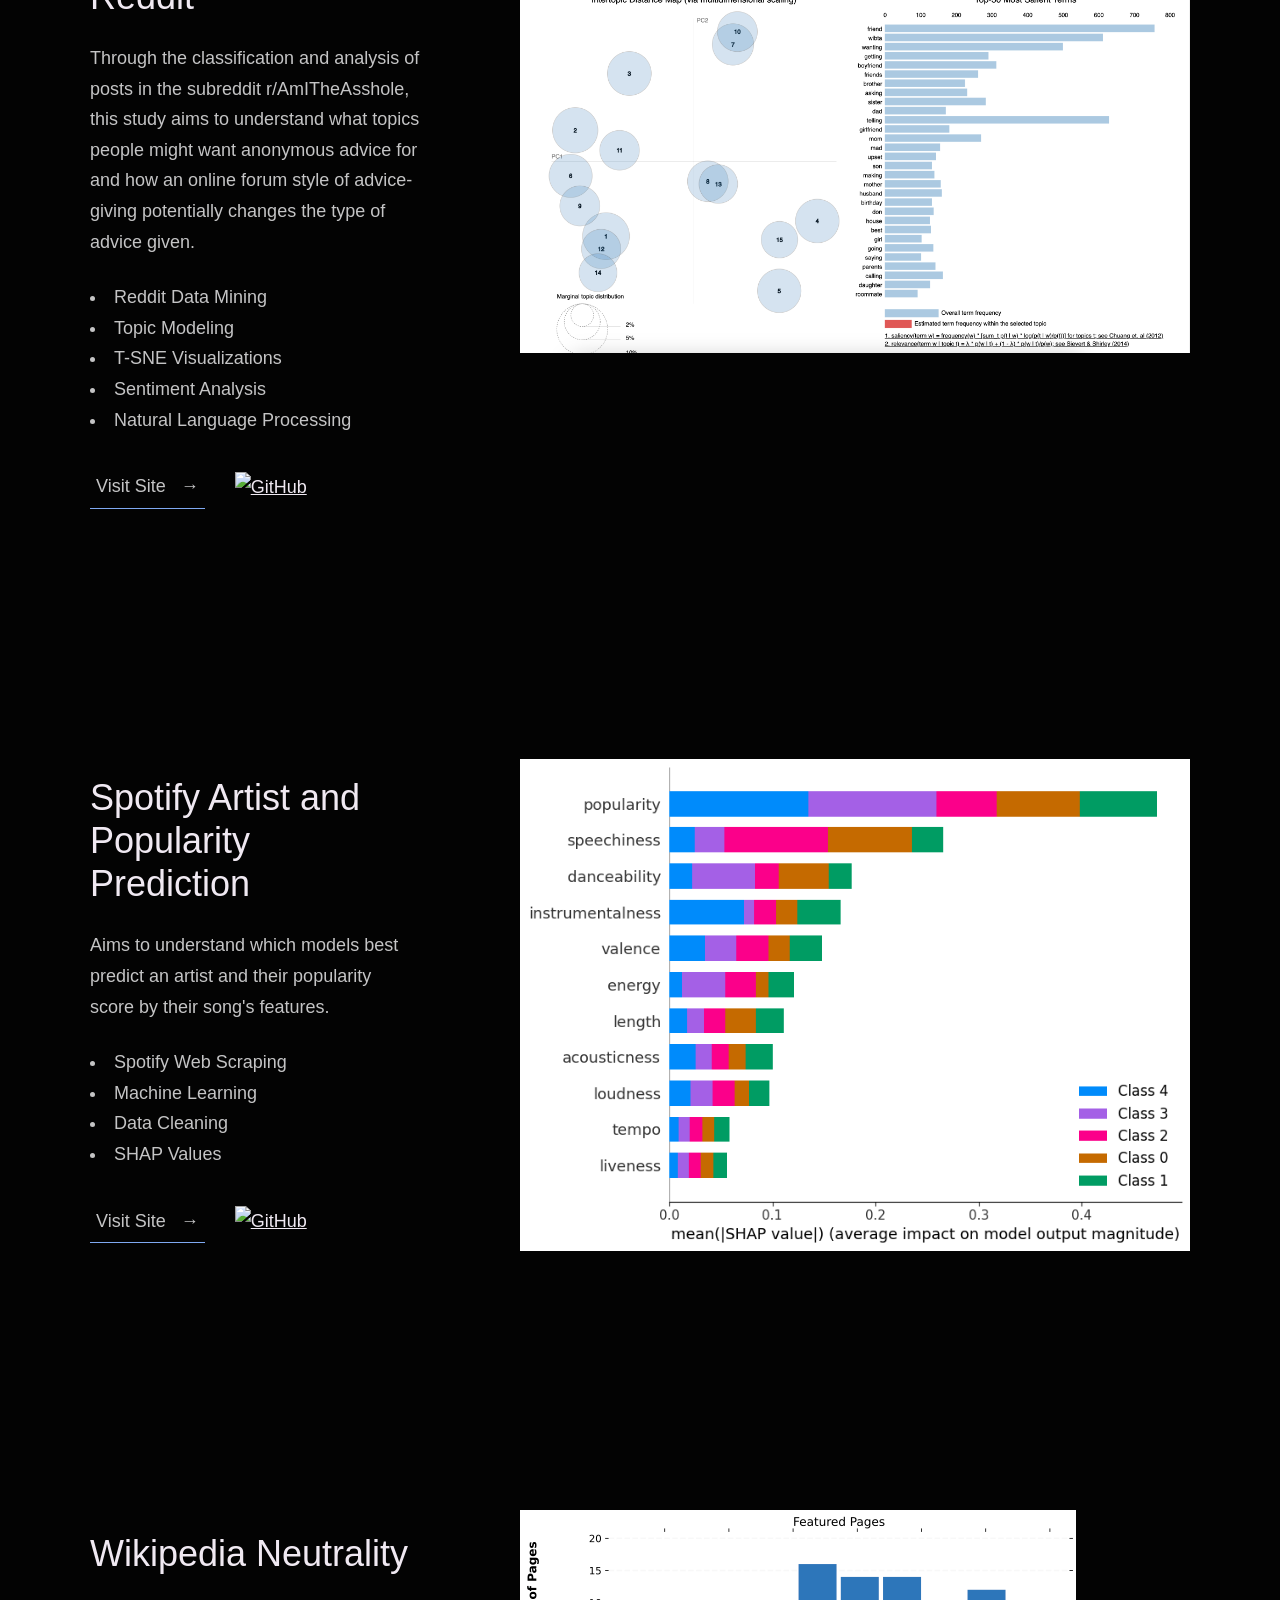
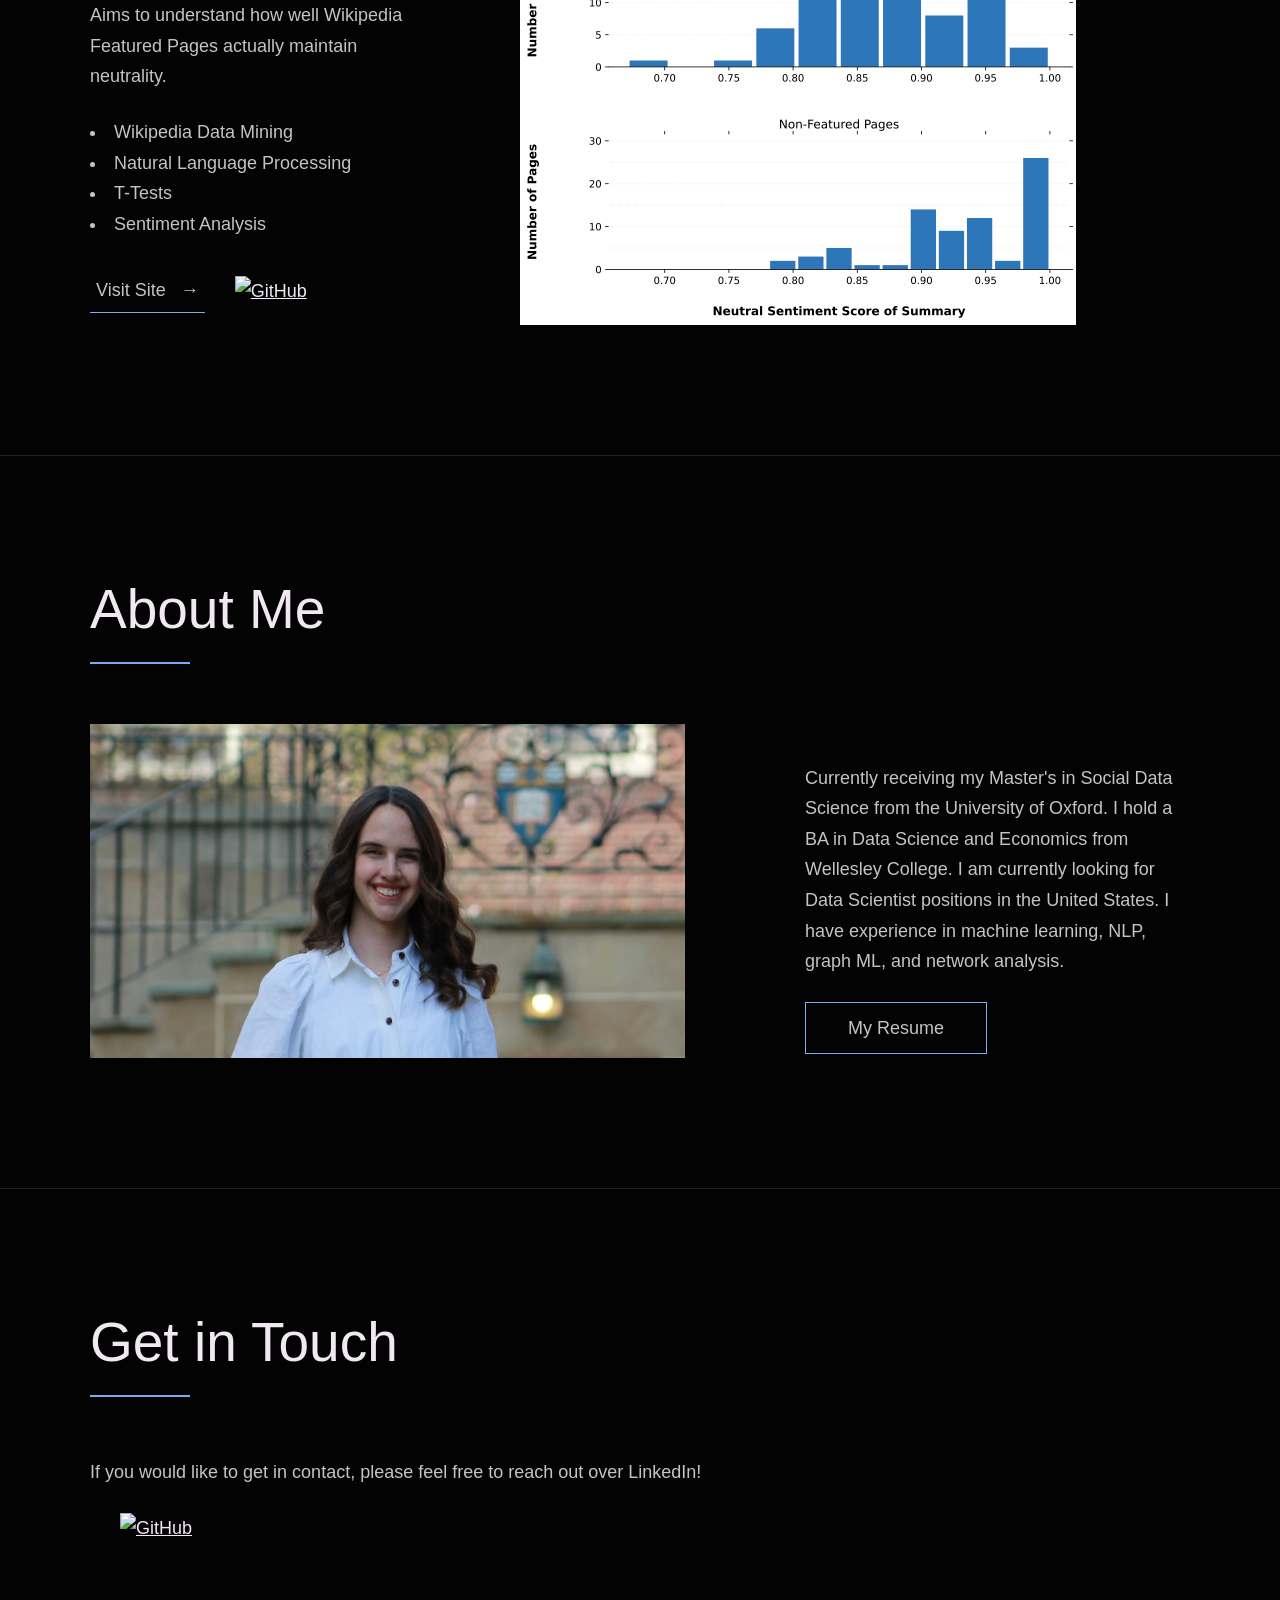
==== commit b328164e: "Add master's thesis project" ====
--- a/index.html
+++ b/index.html
@@ -24,7 +24,7 @@
 
   <!-- Put your site title here -->
   <title>
-    Sinclaire Schuetze | A Data Scientist based in Oxford, UK.
+    Sinclaire Schuetze | Social Data Science MSc Student currently located in Oxford, UK.
   </title>
 
   <meta name="description" content="Add small description of yourslef.">
@@ -74,6 +74,32 @@
         <div class="work__boxes">
 
           <!-- Each div with the work__box class is a project. -->
+          <div class="work__box">
+            <div class="work__text">
+              <h3>Change-Point Detection of Shocks within the International Trade Network</h3>
+              <p>
+                Master's thesis currently in progress. Utilizes a siamese graph neural network to detect economic shocks contained within the international trade network.
+              <ul class="work__list">
+                <li>Graph machine learning</li>
+                <li>Networks</li>
+                <li>PyTorch Geometric</li>
+                <li>Machine Learning</li>
+              </ul>
+
+              <div class="work__links">
+                <a href="https://github.com/soschuetze/Trade-GNN-ChangePoint" class="link__text">
+                  Visit Site <span>&rarr;</span>
+                </a>
+                <a href="https://github.com/soschuetze/Trade-GNN-ChangePoint">
+                  <img src="./images/github.svg" class="work__code" title="View Source Code" alt="GitHub">
+                </a>
+              </div>
+            </div>
+            <div class="work__image-box">
+              <img src="./images/world_network.png" class="work__image" alt="Project 1" />
+            </div>
+          </div>
+
 
           <div class="work__box">
             <div class="work__text">
@@ -89,16 +115,16 @@
               </ul>
 
               <div class="work__links">
-                <a href="https://github.com/soschuetze/Thesis" class="link__text">
-                  Visit Site <span>&rarr;</span>
-                </a>
-                <a href="https://github.com/soschuetze/Thesis">
-                  <img src="./images/github.svg" class="work__code" title="View Source Code" alt="GitHub">
-                </a>
-              </div>
-            </div>
-            <div class="work__image-box">
-              <img src="./images/RelevantTweets.png" class="work__image" alt="Project 1" />
+                <a href="https://github.com/soschuetze/BLM-DistilBERT" class="link__text">
+                  Visit Site <span>&rarr;</span>
+                </a>
+                <a href="https://github.com/soschuetze/BLM-DistilBERT">
+                  <img src="./images/github.svg" class="work__code" title="View Source Code" alt="GitHub">
+                </a>
+              </div>
+            </div>
+            <div class="work__image-box">
+              <img src="./images/RelevantTweets.jpg" class="work__image" alt="Project 1" />
             </div>
           </div>
 
@@ -184,31 +210,6 @@
             </div>
           </div>
 
-          <div class="work__box">
-            <div class="work__text">
-              <h3>Reddit Community Sentiment Analysis</h3>
-              <p>
-                Analyzes the sentiment of comments in r/legaladvice and whether these sentiments are segmented by communities within the subreddit`s network.
-              <ul class="work__list">
-                <li>Reddit Data Mining</li>
-                <li>Network Analysis</li>
-                <li>Sentiment Analysis</li>
-                <li>T-Tests</li>
-              </ul>
-
-              <div class="work__links">
-                <a href="https://github.com/soschuetze/Reddit-LegalAdvice-CommunityDetection" target="_blank" class="link__text">
-                  Visit Site <span>&rarr;</span>
-                </a>
-                <a href="https://github.com/soschuetze/Reddit-LegalAdvice-CommunityDetection" title="View Source Code" target="_blank">
-                  <img src="./images/github.svg" class="work__code" alt="GitHub">
-                </a>
-              </div>
-            </div>
-            <div class="work__image-box">
-              <img src="./images/redditnetwork.png" class="work__image" alt="Project 1" />
-            </div>
-          </div>
         </div>
       </div>
     </section>
@@ -222,7 +223,7 @@
           <div class="about__text">
             <!-- Replace the below paragraph with info about yourself -->
             <p>
-              Currently recieiving my Master's in Social Data Science from the University of Oxford. I hold a BA in Data Science and Economics from Wellesley College. 
+              Currently receiving my Master's in Social Data Science from the University of Oxford. I hold a BA in Data Science and Economics from Wellesley College. 
               I am currently looking for Data Scientist positions in the United States. I have experience in machine learning, NLP, graph ML, and network analysis.
             </p>
             <!-- Provide a link to your resume -->
@@ -255,24 +256,6 @@
     </div>
   </section>
 
-  <!-- ***** Footer ***** -->
-
-  <footer role="contentinfo" class="footer">
-    <div class="row">
-
-      <!-- If you give me some credit by keeping the below paragraph, will be huge for me 😊 Thanks. -->
-      <p>
-        &copy; 2020 - Template designed & developed by <a href="https://nisar.dev" class="link">Nisar</a>.
-      </p>
-      <div class="footer__github-buttons">
-        <iframe
-          src="https://ghbtns.com/github-btn.html?user=nisarhassan12&repo=portfolio-template&type=watch&count=true"
-          frameborder="0" scrolling="0" width="170" height="20" title="Watch Portfolio Template on GitHub">
-        </iframe>
-      </div>
-    </div>
-  </footer>
-
   <a href="#top" class="back-to-top" title="Back to Top">
     <img src="./images/arrow-up.svg" alt="Back to Top" class="back-to-top__image"/>
   </a>
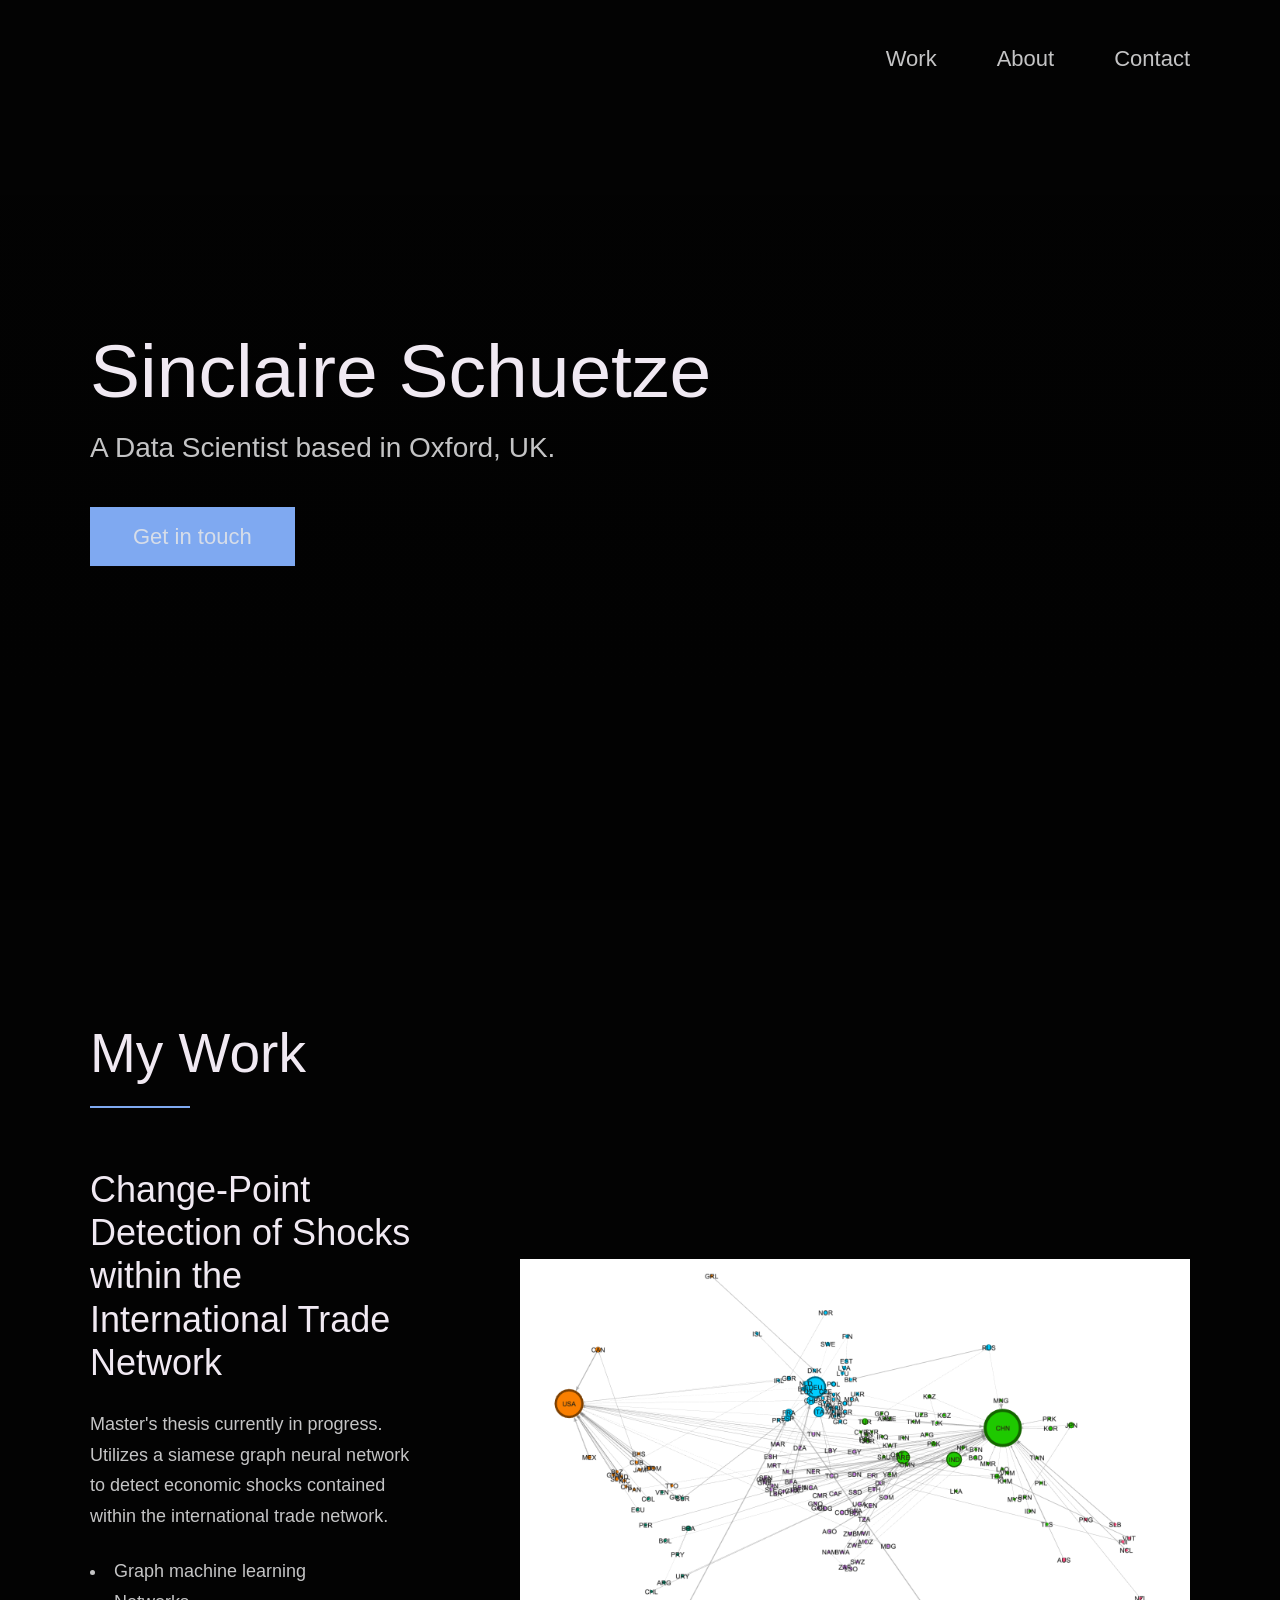
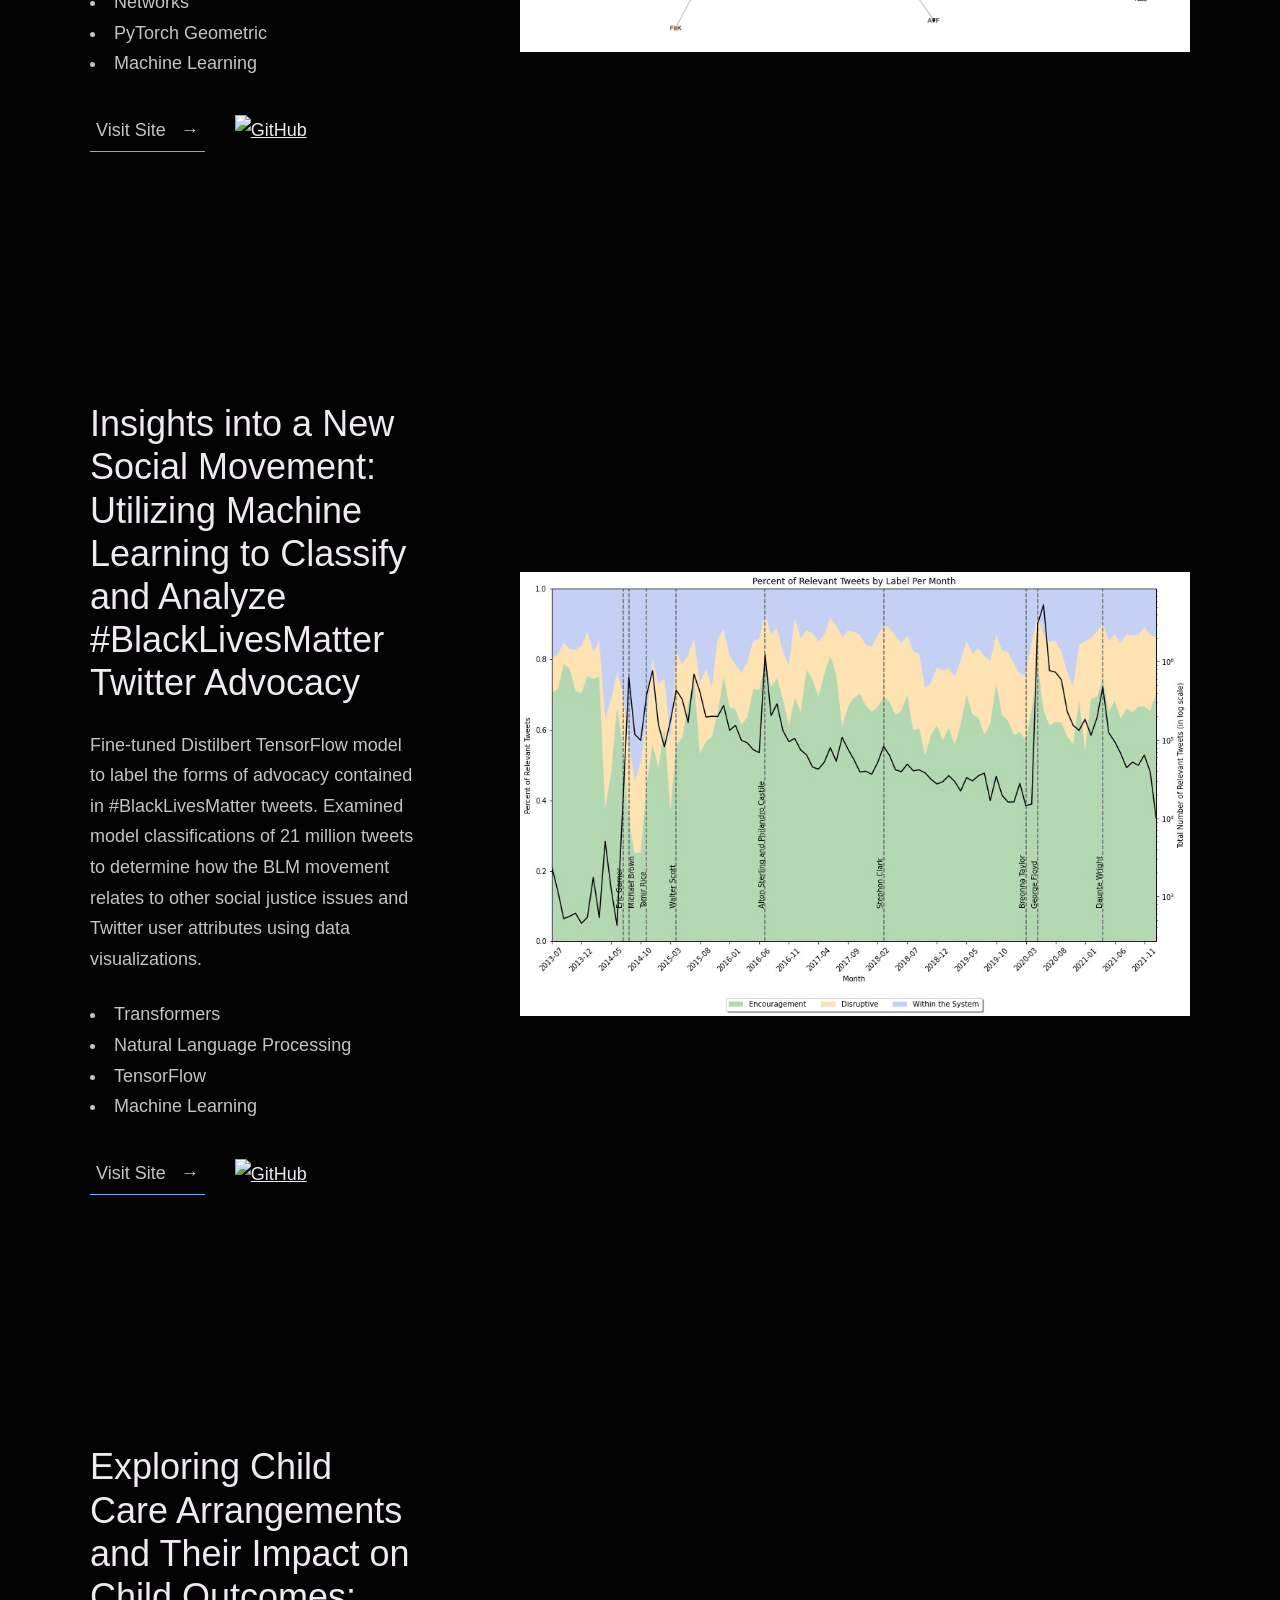
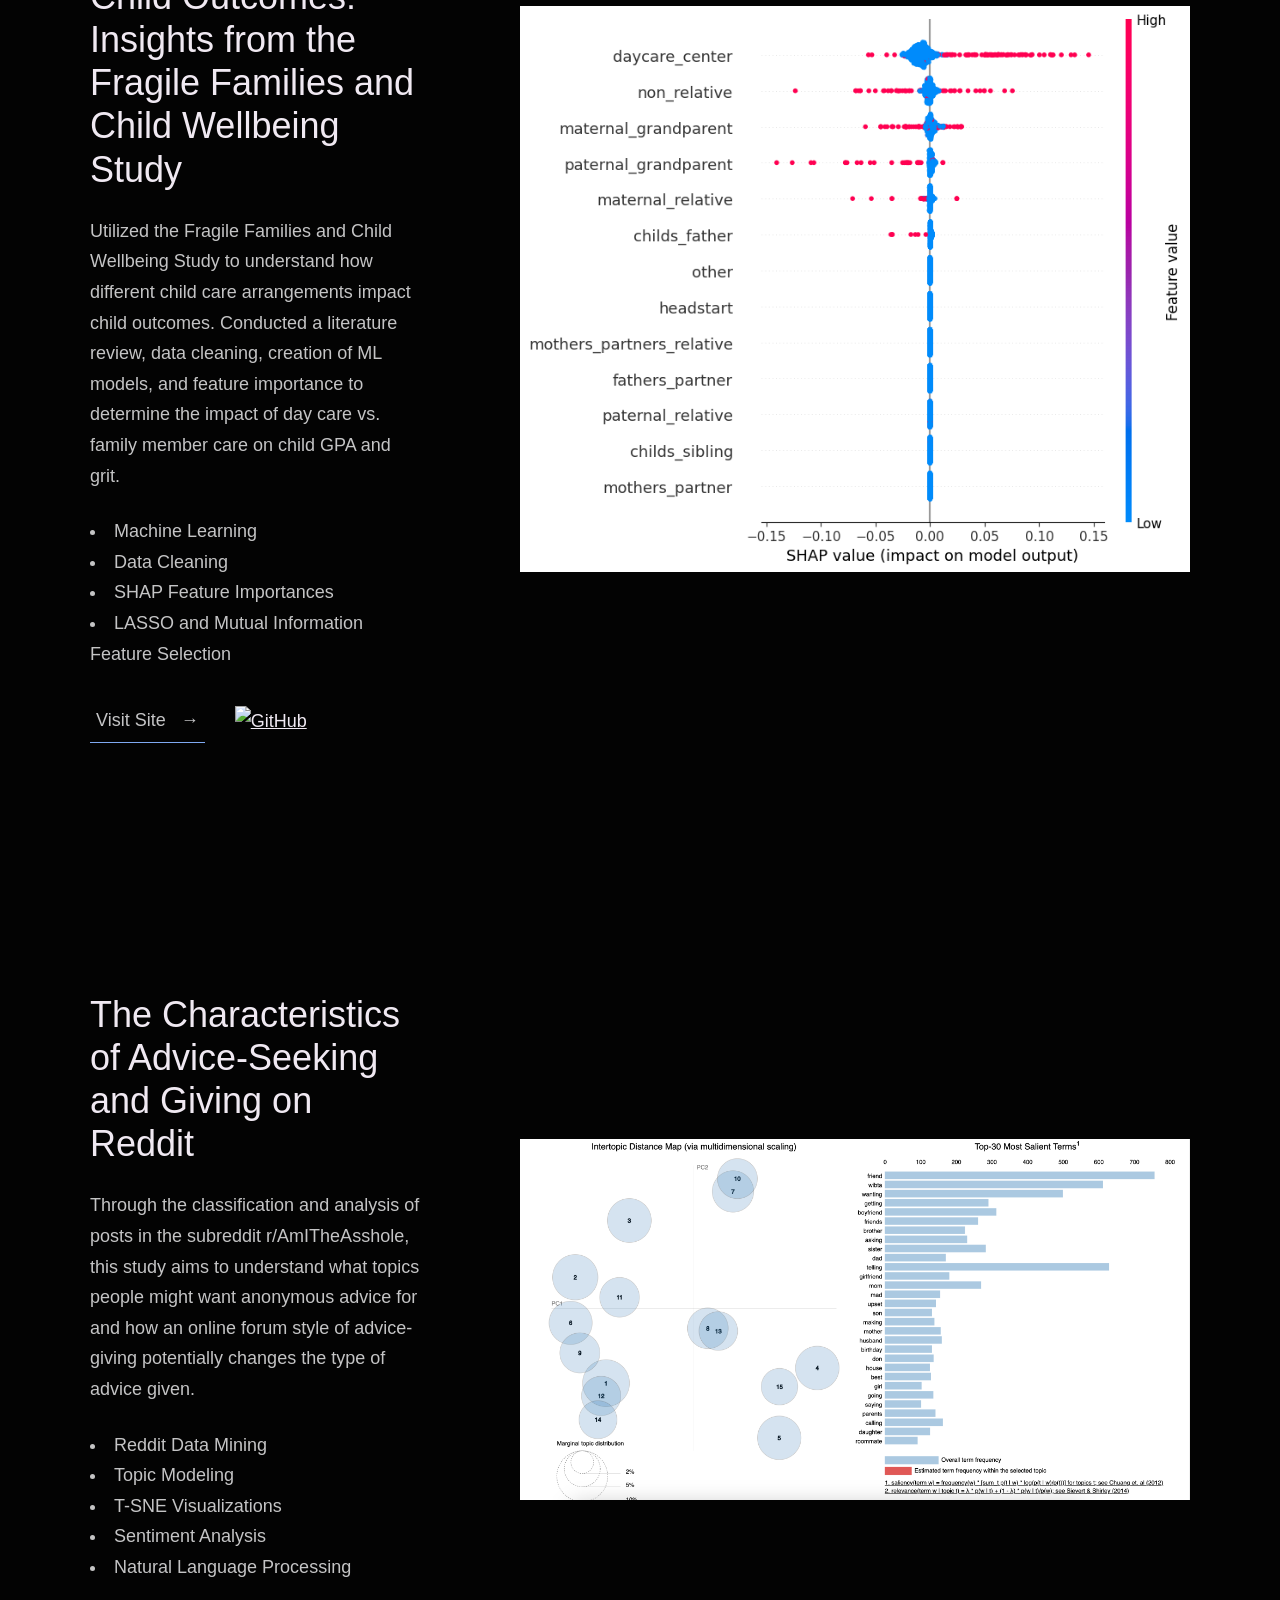
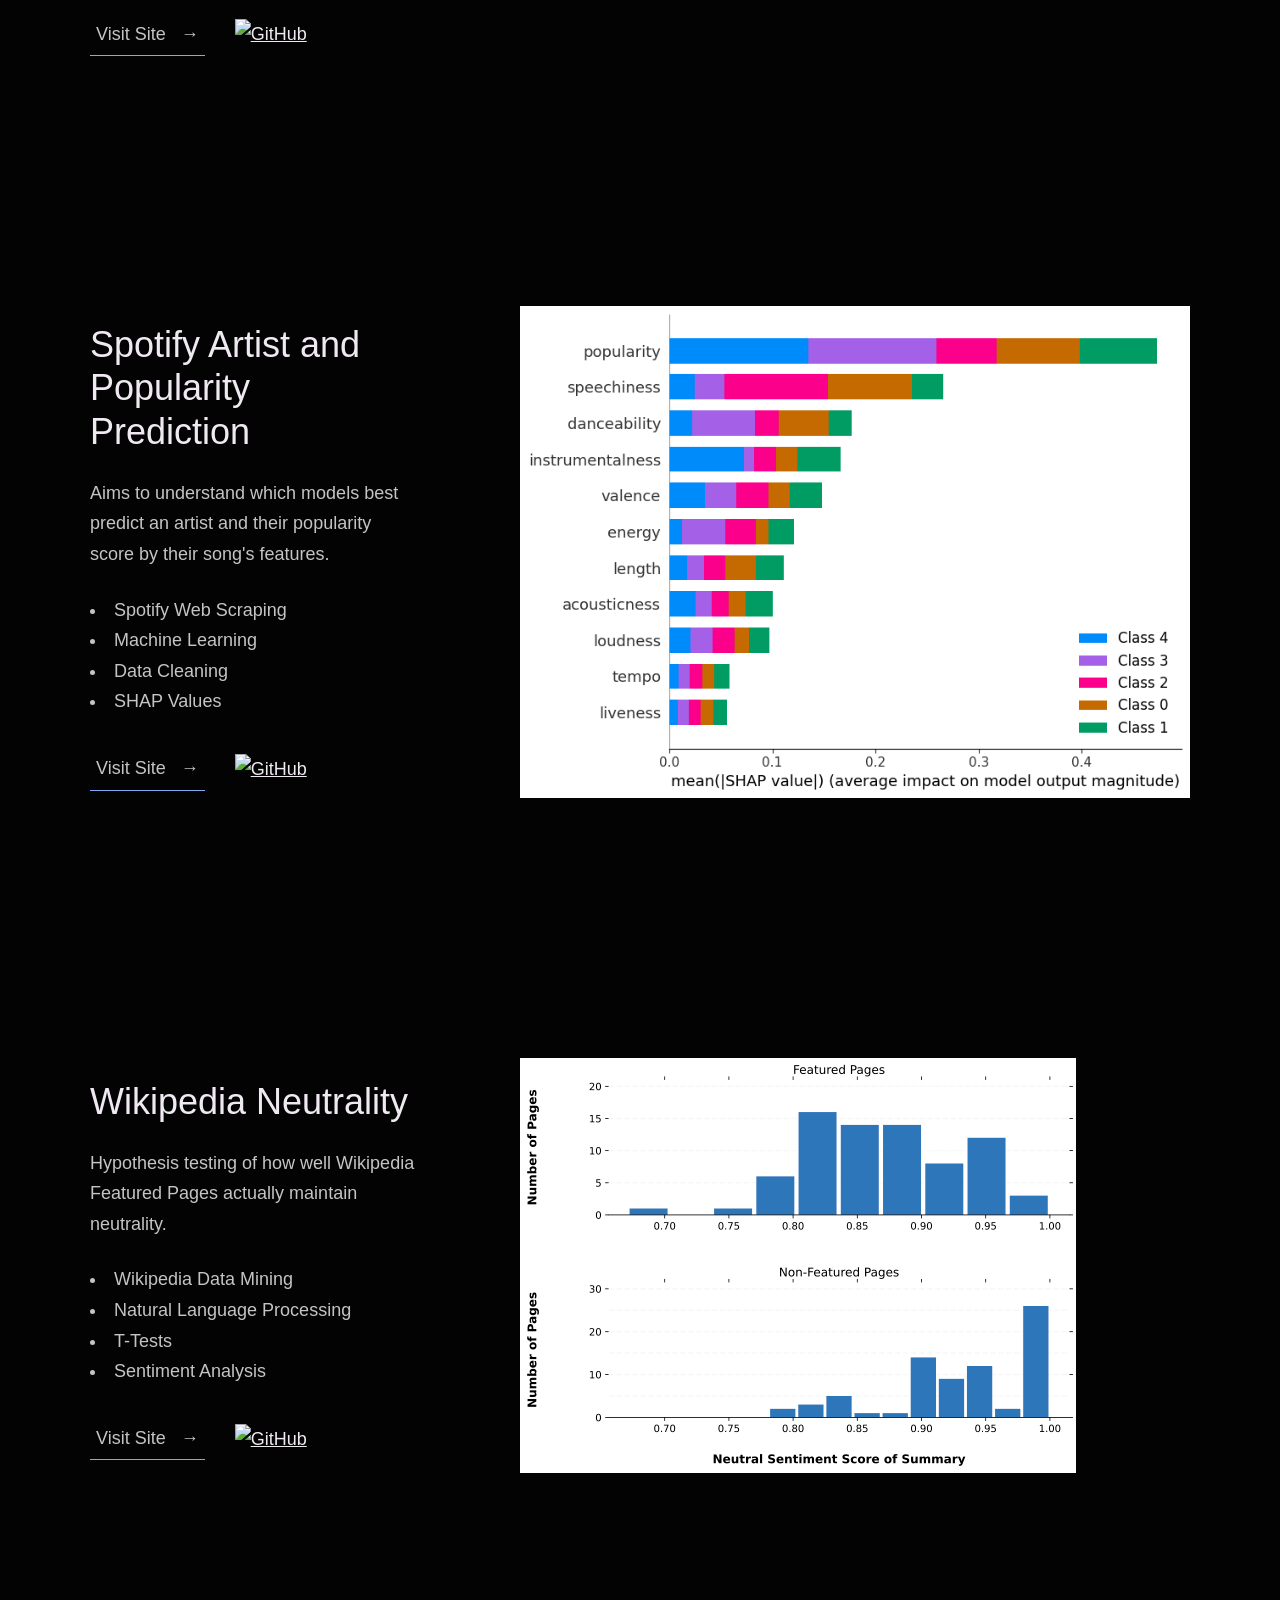
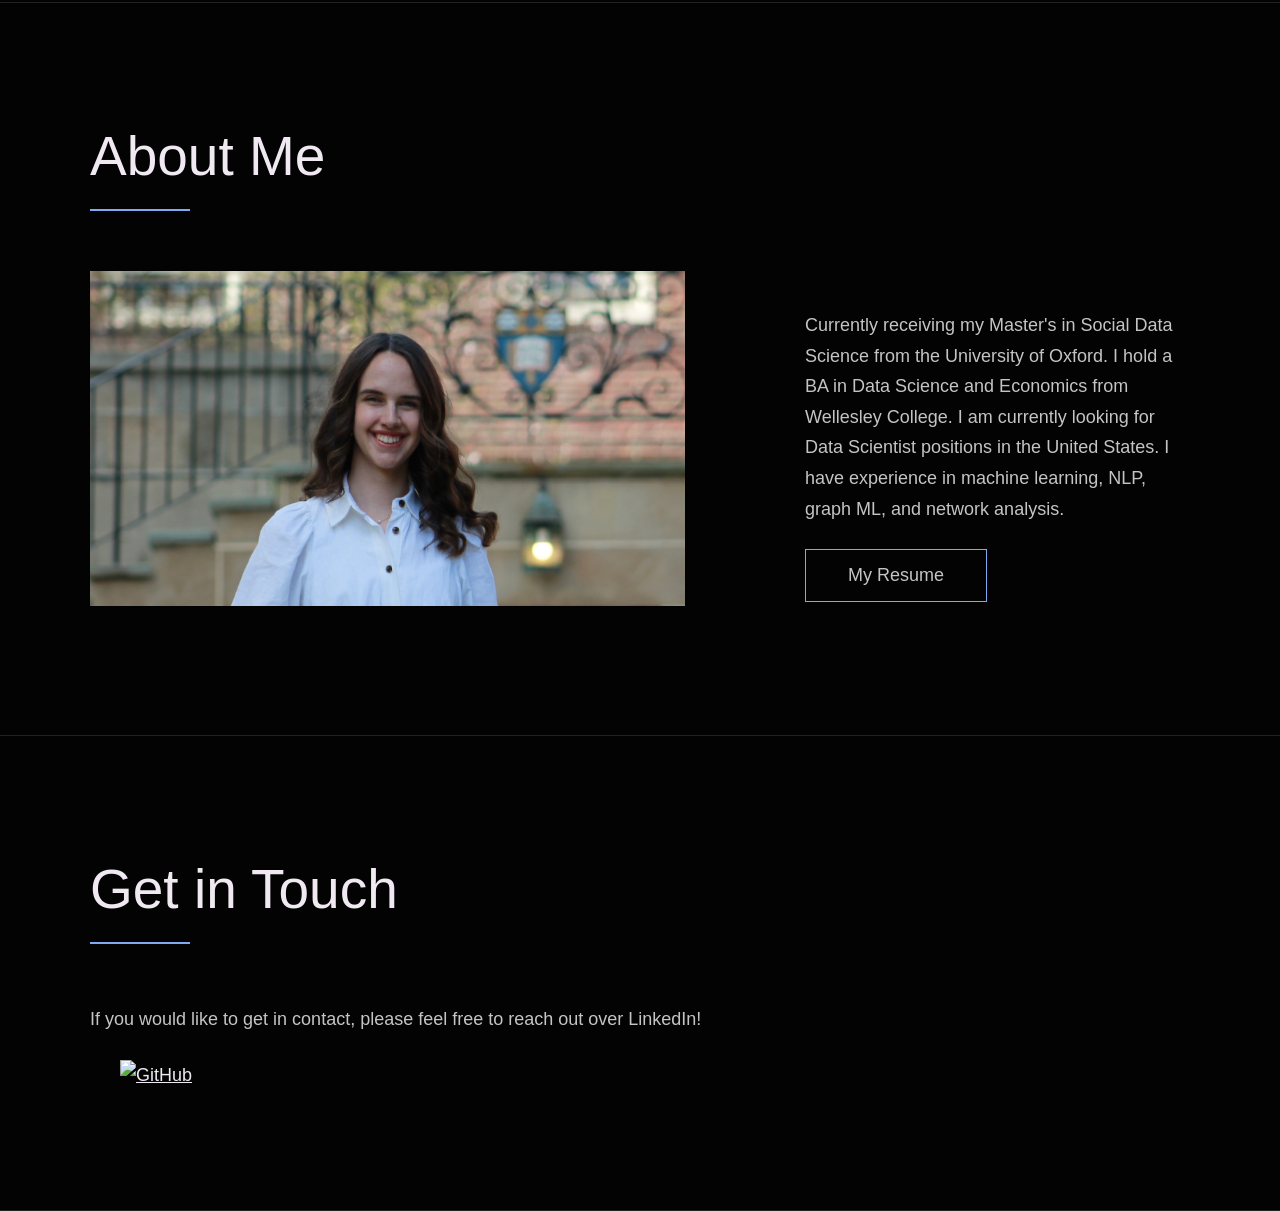
==== commit d187db8c: "Added fragile families project" ====
--- a/index.html
+++ b/index.html
@@ -130,6 +130,33 @@
 
           <div class="work__box">
             <div class="work__text">
+              <h3>Exploring Child Care Arrangements and Their Impact on Child Outcomes: Insights from the Fragile Families and Child Wellbeing Study</h3>
+              <p>
+                Utilized the Fragile Families and Child Wellbeing Study to understand how different child care arrangements impact child outcomes. Conducted a literature review, data cleaning, creation of ML models, and feature importance to determine the impact of day care vs. family member care on child GPA and grit.
+              </p>
+              <ul class="work__list">
+                <li>Machine Learning</li>
+                <li>Data Cleaning</li>
+                <li>SHAP Feature Importances</li>
+                <li>LASSO and Mutual Information Feature Selection</li>
+              </ul>
+
+              <div class="work__links">
+                <a href="https://github.com/soschuetze/FragileFamilies-ChildCare" class="link__text">
+                  Visit Site <span>&rarr;</span>
+                </a>
+                <a href="https://github.com/soschuetze/FragileFamilies-ChildCare">
+                  <img src="./images/github.svg" class="work__code" title="View Source Code" alt="GitHub">
+                </a>
+              </div>
+            </div>
+            <div class="work__image-box">
+              <img src="./images/gpa_shap.png" class="work__image" alt="Project 1" />
+            </div>
+          </div>
+
+          <div class="work__box">
+            <div class="work__text">
               <h3>The Characteristics of Advice-Seeking and Giving on Reddit</h3>
               <p>
                 Through the classification and analysis of posts in the subreddit r/AmITheAsshole, this study aims to understand what topics people might want anonymous advice for and how an online forum style of advice-giving potentially changes the type of advice given.
@@ -187,7 +214,7 @@
             <div class="work__text">
               <h3>Wikipedia Neutrality</h3>
               <p>
-                Aims to understand how well Wikipedia Featured Pages actually maintain neutrality.
+                Hypothesis testing of how well Wikipedia Featured Pages actually maintain neutrality.
               </p>
               <ul class="work__list">
                 <li>Wikipedia Data Mining</li>
